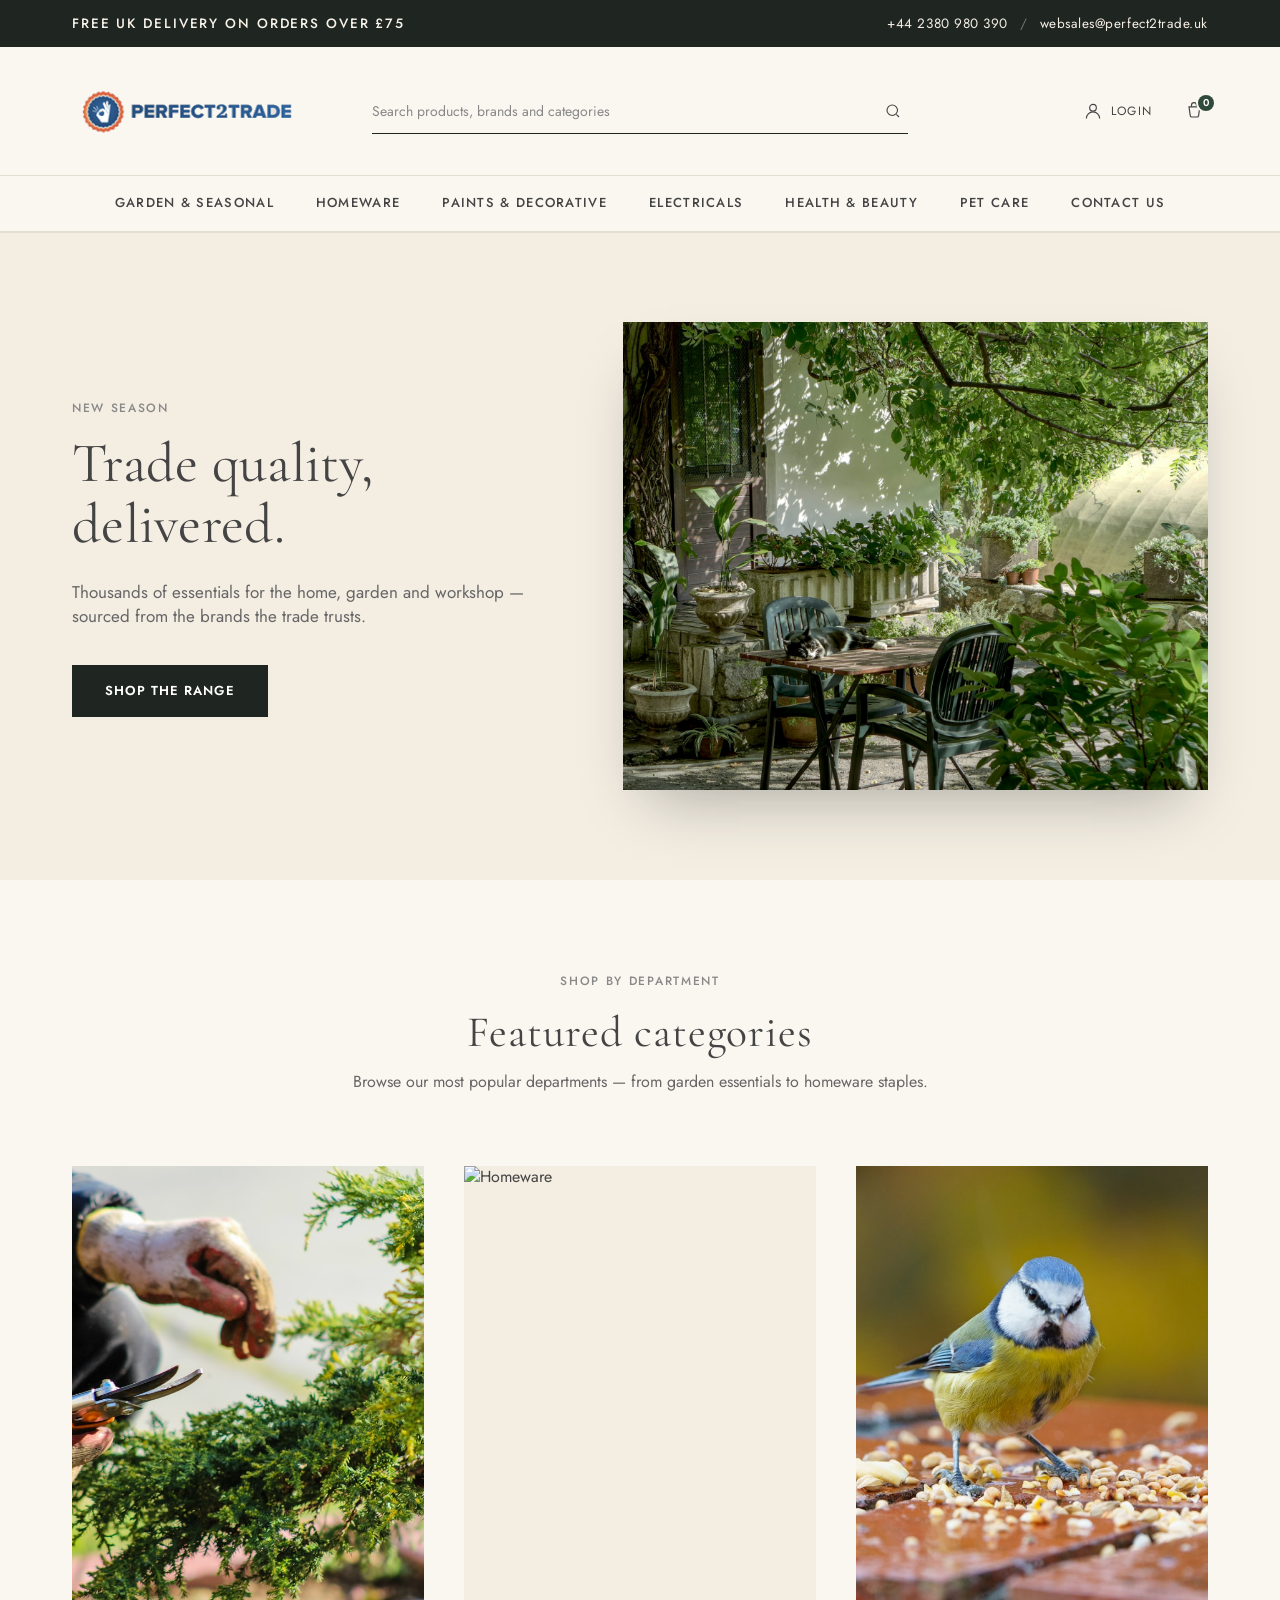
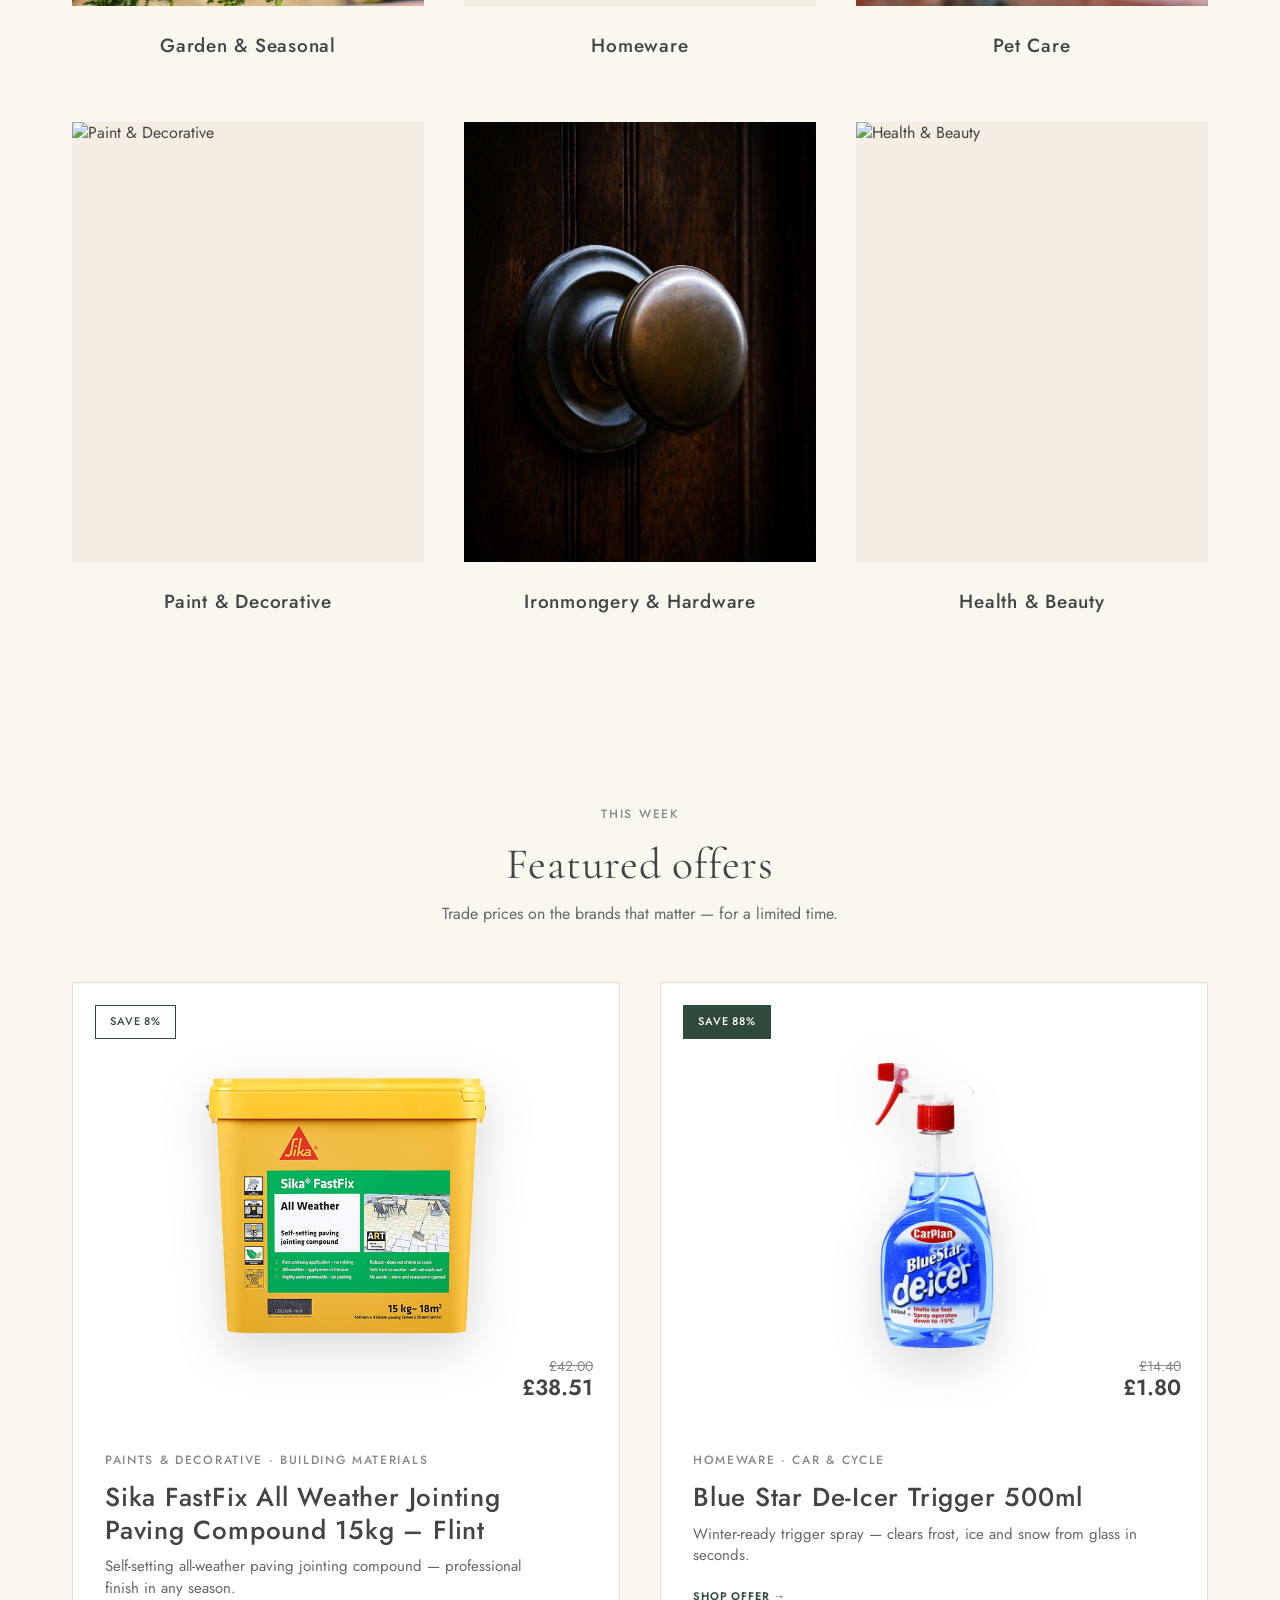
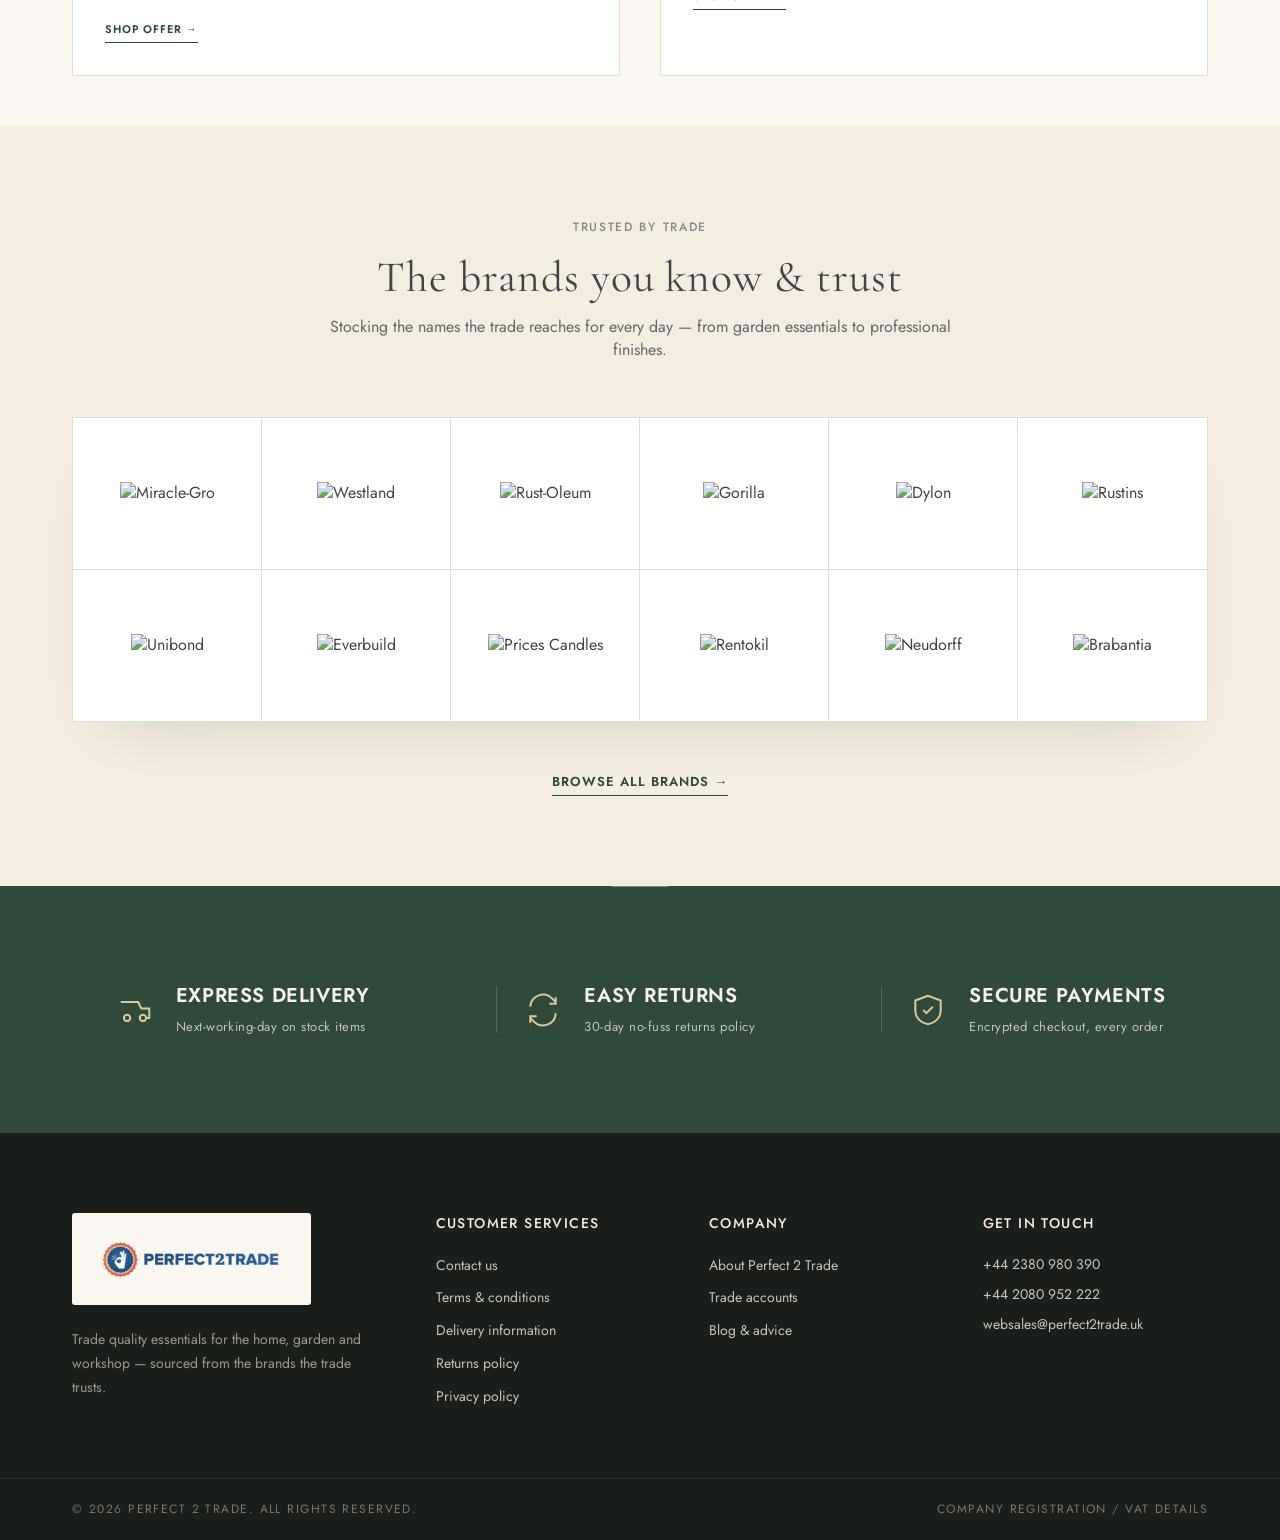
==== homepage-redesign/index.html @ 9d2cd4cf "Initial commit: Perfect 2 Trade redesign Static HTML/CSS redesign of perfect2trade.uk with Cox & Cox" ====
<!DOCTYPE html>
<html lang="en">
<head>
<meta charset="UTF-8" />
<meta name="viewport" content="width=device-width, initial-scale=1.0" />
<title>Perfect 2 Trade — Trade Quality Supplies Online</title>
<link rel="preconnect" href="https://fonts.googleapis.com">
<link rel="preconnect" href="https://fonts.gstatic.com" crossorigin>
<link href="https://fonts.googleapis.com/css2?family=Cormorant+Garamond:wght@400;500;600&family=Jost:wght@300;400;500;600&display=swap" rel="stylesheet">
<link rel="stylesheet" href="styles.css?v=2026051455" />
</head>
<body>

<!-- Utility bar -->
<div class="utility-bar">
  <div class="container utility-bar__inner">
    <span class="utility-bar__msg">Free UK delivery on orders over &pound;75</span>
    <div class="utility-bar__contact">
      <a href="tel:+442380980390">+44 2380 980 390</a>
      <span class="sep">/</span>
      <a href="mailto:websales@perfect2trade.uk">websales@perfect2trade.uk</a>
    </div>
  </div>
</div>

<!-- Header -->
<header class="header">
  <div class="container header__inner">
    <button class="nav-toggle" type="button" aria-label="Open menu" aria-expanded="false" aria-controls="primary-nav">
      <span class="nav-toggle__bar"></span>
      <span class="nav-toggle__bar"></span>
      <span class="nav-toggle__bar"></span>
    </button>
    <button class="header__search-toggle" type="button" aria-label="Open search" aria-controls="search-overlay">
      <svg width="20" height="20" viewBox="0 0 24 24" fill="none" stroke="currentColor" stroke-width="1.5"><circle cx="11" cy="11" r="7"/><path d="m20 20-3.5-3.5"/></svg>
    </button>

    <a href="index.html" class="logo">
      <img src="assets/p2logo.png" alt="Perfect 2 Trade" class="logo__img" />
    </a>

    <form class="search" role="search">
      <input type="search" placeholder="Search products, brands and categories" aria-label="Search" />
      <button type="submit" aria-label="Search">
        <svg width="18" height="18" viewBox="0 0 24 24" fill="none" stroke="currentColor" stroke-width="1.5"><circle cx="11" cy="11" r="7"/><path d="m20 20-3.5-3.5"/></svg>
      </button>
    </form>

    <nav class="header__actions" aria-label="User">
      <a href="account-login.html" class="icon-link">
        <svg width="20" height="20" viewBox="0 0 24 24" fill="none" stroke="currentColor" stroke-width="1.4"><circle cx="12" cy="8" r="4"/><path d="M4 21c0-4.4 3.6-8 8-8s8 3.6 8 8"/></svg>
        <span>Login</span>
      </a>
      <div class="cart-dock">
        <a href="#" class="icon-link icon-link--cart" data-cart-toggle aria-haspopup="true" aria-expanded="false">
          <svg width="20" height="20" viewBox="0 0 24 24" fill="none" stroke="currentColor" stroke-width="1.4"><path d="M6 7h13l-1.5 10.5a2 2 0 0 1-2 1.7H9.5a2 2 0 0 1-2-1.7L6 7Z"/><path d="M9 7V5a3 3 0 0 1 6 0v2"/></svg>
          <em class="badge">0</em>
        </a>
        <div class="cart-dropdown" role="dialog" aria-label="Shopping cart">
          <button class="cart-close" type="button" aria-label="Close cart">
            <svg width="22" height="22" viewBox="0 0 24 24" fill="none" stroke="currentColor" stroke-width="1.6" stroke-linecap="round"><path d="M6 6 L18 18"/><path d="M18 6 L6 18"/></svg>
          </button>
          <div class="cart-dropdown__head">
            <h5>Shopping cart</h5>
            <span class="cart-dropdown__count">0 items</span>
          </div>
          <div class="cart-empty">
            <svg width="36" height="36" viewBox="0 0 24 24" fill="none" stroke="currentColor" stroke-width="1.3"><path d="M6 7h13l-1.5 10.5a2 2 0 0 1-2 1.7H9.5a2 2 0 0 1-2-1.7L6 7Z"/><path d="M9 7V5a3 3 0 0 1 6 0v2"/></svg>
            <p>Your cart is currently empty.</p>
            <a href="index.html" class="btn btn--ghost btn--small">Return to shop</a>
          </div>
        </div>
      </div>
    </nav>
  </div>

  <!-- Primary nav -->
  <nav id="primary-nav" class="primary-nav" aria-label="Primary">
    <button class="nav-close" type="button" aria-label="Close menu">
      <svg width="22" height="22" viewBox="0 0 24 24" fill="none" stroke="currentColor" stroke-width="1.6" stroke-linecap="round"><path d="M6 6 L18 18"/><path d="M18 6 L6 18"/></svg>
    </button>
    <div class="container primary-nav__inner">
      <ul>

        <li class="has-mega">
          <a href="category-garden-seasonal.html">Garden &amp; Seasonal</a>
          <div class="mega" role="menu">
            <div class="container mega__inner">
              <div class="mega__cols">
                <div class="mega__col">
                  <h5>Garden Chemicals &amp; Growing Media</h5>
                  <ul>
                    <li><a href="category-garden-chemicals.html">Plant food &amp; fertiliser</a></li>
                    <li><a href="category-garden-chemicals.html">Compost &amp; soil</a></li>
                    <li><a href="category-garden-chemicals.html">Weed &amp; pest control</a></li>
                    <li><a href="category-garden-chemicals.html">Lawn care</a></li>
                    <li><a href="category-garden-chemicals.html">Seeds &amp; bulbs</a></li>
                  </ul>
                </div>
                <div class="mega__col">
                  <h5>Garden Sundries</h5>
                  <ul>
                    <li><a href="category-garden-chemicals.html">Hand tools</a></li>
                    <li><a href="category-garden-chemicals.html">Planters &amp; pots</a></li>
                    <li><a href="category-garden-chemicals.html">Watering &amp; hoses</a></li>
                    <li><a href="category-garden-chemicals.html">Twine &amp; supports</a></li>
                    <li><a href="category-garden-chemicals.html">Outdoor lighting</a></li>
                  </ul>
                </div>
                <div class="mega__col">
                  <h5>Seasonal</h5>
                  <ul>
                    <li><a href="category-garden-chemicals.html">Winter essentials</a></li>
                    <li><a href="category-garden-chemicals.html">De-icing &amp; salt</a></li>
                    <li><a href="category-garden-chemicals.html">BBQ &amp; outdoor cooking</a></li>
                    <li><a href="category-garden-chemicals.html">Christmas decor</a></li>
                    <li><a href="category-garden-chemicals.html">Spring planting</a></li>
                  </ul>
                  <a href="category-garden-seasonal.html" class="mega__shop-all">Shop all Garden &rarr;</a>
                </div>
              </div>
              <a href="category-garden-seasonal.html" class="mega__promo">
                <img src="assets/category-garden.jpg" alt="" loading="lazy" />
                <div class="mega__promo-body">
                  <span class="eyebrow">Featured</span>
                  <h6>Spring planting essentials</h6>
                  <span class="link-arrow">Shop now &rarr;</span>
                </div>
              </a>
            </div>
          </div>
        </li>

        <li class="has-mega">
          <a href="category-garden-seasonal.html">Homeware</a>
          <div class="mega" role="menu">
            <div class="container mega__inner">
              <div class="mega__cols">
                <div class="mega__col">
                  <h5>Kitchen &amp; Cleaning</h5>
                  <ul>
                    <li><a href="category-garden-chemicals.html">Kitchenware</a></li>
                    <li><a href="category-garden-chemicals.html">Cleaning materials</a></li>
                    <li><a href="category-garden-chemicals.html">Domestic chemicals</a></li>
                    <li><a href="category-garden-chemicals.html">Laundry &amp; fabric care</a></li>
                    <li><a href="category-garden-chemicals.html">Bins &amp; storage</a></li>
                  </ul>
                </div>
                <div class="mega__col">
                  <h5>Lighting &amp; Batteries</h5>
                  <ul>
                    <li><a href="category-garden-chemicals.html">Light bulbs</a></li>
                    <li><a href="category-garden-chemicals.html">Lamps &amp; fittings</a></li>
                    <li><a href="category-garden-chemicals.html">Household batteries</a></li>
                    <li><a href="category-garden-chemicals.html">Torches</a></li>
                    <li><a href="category-garden-chemicals.html">Plugs &amp; adapters</a></li>
                  </ul>
                </div>
                <div class="mega__col">
                  <h5>Living &amp; Decor</h5>
                  <ul>
                    <li><a href="category-garden-chemicals.html">Candles &amp; fragrance</a></li>
                    <li><a href="category-garden-chemicals.html">Car &amp; cycle accessories</a></li>
                    <li><a href="category-garden-chemicals.html">Appliances</a></li>
                    <li><a href="category-garden-chemicals.html">Electrical accessories</a></li>
                  </ul>
                  <a href="category-garden-seasonal.html" class="mega__shop-all">Shop all Homeware &rarr;</a>
                </div>
              </div>
              <a href="category-garden-seasonal.html" class="mega__promo">
                <img src="https://perfect2trade.uk/wp-content/uploads/2022/01/homeImages/HOMEWARE-scaled.webp" alt="" loading="lazy" />
                <div class="mega__promo-body">
                  <span class="eyebrow">Brand spotlight</span>
                  <h6>Brabantia storage</h6>
                  <span class="link-arrow">Discover &rarr;</span>
                </div>
              </a>
            </div>
          </div>
        </li>

        <li class="has-mega">
          <a href="category-garden-seasonal.html">Paints &amp; Decorative</a>
          <div class="mega" role="menu">
            <div class="container mega__inner">
              <div class="mega__cols">
                <div class="mega__col">
                  <h5>Paints</h5>
                  <ul>
                    <li><a href="category-garden-chemicals.html">Interior paints</a></li>
                    <li><a href="category-garden-chemicals.html">Exterior paints</a></li>
                    <li><a href="category-garden-chemicals.html">Speciality paints</a></li>
                    <li><a href="category-garden-chemicals.html">Woodcare &amp; stains</a></li>
                    <li><a href="category-garden-chemicals.html">Spray paints</a></li>
                  </ul>
                </div>
                <div class="mega__col">
                  <h5>Tools &amp; Preparation</h5>
                  <ul>
                    <li><a href="category-garden-chemicals.html">Decorating tools</a></li>
                    <li><a href="category-garden-chemicals.html">DIY tools</a></li>
                    <li><a href="category-garden-chemicals.html">Brushes &amp; rollers</a></li>
                    <li><a href="category-garden-chemicals.html">Fillers &amp; sandpaper</a></li>
                    <li><a href="category-garden-chemicals.html">Masking &amp; sheeting</a></li>
                  </ul>
                </div>
                <div class="mega__col">
                  <h5>Adhesives &amp; Building</h5>
                  <ul>
                    <li><a href="category-garden-chemicals.html">Adhesives &amp; sealants</a></li>
                    <li><a href="category-garden-chemicals.html">Building materials</a></li>
                    <li><a href="category-garden-chemicals.html">Tapes</a></li>
                    <li><a href="category-garden-chemicals.html">Cement &amp; mortar</a></li>
                  </ul>
                  <a href="category-garden-seasonal.html" class="mega__shop-all">Shop all Paints &rarr;</a>
                </div>
              </div>
              <a href="category-garden-seasonal.html" class="mega__promo">
                <img src="https://perfect2trade.uk/wp-content/uploads/2022/01/homeImages/PAINT-DECORATIVE-1536x1488-2.webp" alt="" loading="lazy" />
                <div class="mega__promo-body">
                  <span class="eyebrow">Trade favourite</span>
                  <h6>Rust-Oleum collection</h6>
                  <span class="link-arrow">Shop now &rarr;</span>
                </div>
              </a>
            </div>
          </div>
        </li>

        <li class="has-mega">
          <a href="category-garden-seasonal.html">Electricals</a>
          <div class="mega" role="menu">
            <div class="container mega__inner">
              <div class="mega__cols">
                <div class="mega__col">
                  <h5>Lighting &amp; Batteries</h5>
                  <ul>
                    <li><a href="category-garden-chemicals.html">LED bulbs</a></li>
                    <li><a href="category-garden-chemicals.html">Halogen &amp; fluorescent</a></li>
                    <li><a href="category-garden-chemicals.html">Torches &amp; lanterns</a></li>
                    <li><a href="category-garden-chemicals.html">Household batteries</a></li>
                    <li><a href="category-garden-chemicals.html">Rechargeables</a></li>
                  </ul>
                </div>
                <div class="mega__col">
                  <h5>Appliances</h5>
                  <ul>
                    <li><a href="category-garden-chemicals.html">Small kitchen appliances</a></li>
                    <li><a href="category-garden-chemicals.html">Cleaning appliances</a></li>
                    <li><a href="category-garden-chemicals.html">Personal care</a></li>
                    <li><a href="category-garden-chemicals.html">Heaters &amp; fans</a></li>
                  </ul>
                </div>
                <div class="mega__col">
                  <h5>Accessories</h5>
                  <ul>
                    <li><a href="category-garden-chemicals.html">Plugs, sockets &amp; fuses</a></li>
                    <li><a href="category-garden-chemicals.html">Extension leads</a></li>
                    <li><a href="category-garden-chemicals.html">Cable &amp; wiring</a></li>
                    <li><a href="category-garden-chemicals.html">Smart home</a></li>
                  </ul>
                  <a href="category-garden-seasonal.html" class="mega__shop-all">Shop all Electricals &rarr;</a>
                </div>
              </div>
              <a href="category-garden-seasonal.html" class="mega__promo">
                <img src="https://perfect2trade.uk/wp-content/uploads/2022/01/homeImages/HOMEWARE-scaled.webp" alt="" loading="lazy" />
                <div class="mega__promo-body">
                  <span class="eyebrow">New in</span>
                  <h6>LED lighting range</h6>
                  <span class="link-arrow">See more &rarr;</span>
                </div>
              </a>
            </div>
          </div>
        </li>

        <li class="has-mega">
          <a href="category-garden-seasonal.html">Health &amp; Beauty</a>
          <div class="mega" role="menu">
            <div class="container mega__inner">
              <div class="mega__cols">
                <div class="mega__col">
                  <h5>Personal Care</h5>
                  <ul>
                    <li><a href="category-garden-chemicals.html">Men&rsquo;s care</a></li>
                    <li><a href="category-garden-chemicals.html">Women&rsquo;s care</a></li>
                    <li><a href="category-garden-chemicals.html">Baby care</a></li>
                    <li><a href="category-garden-chemicals.html">Oral care</a></li>
                    <li><a href="category-garden-chemicals.html">Bath &amp; shower</a></li>
                  </ul>
                </div>
                <div class="mega__col">
                  <h5>Fragrance</h5>
                  <ul>
                    <li><a href="category-garden-chemicals.html">Perfumes</a></li>
                    <li><a href="category-garden-chemicals.html">Fragrance oils</a></li>
                    <li><a href="category-garden-chemicals.html">Aftershave</a></li>
                    <li><a href="category-garden-chemicals.html">Body sprays</a></li>
                  </ul>
                </div>
                <div class="mega__col">
                  <h5>Wellbeing</h5>
                  <ul>
                    <li><a href="category-garden-chemicals.html">Health care</a></li>
                    <li><a href="category-garden-chemicals.html">First aid</a></li>
                    <li><a href="category-garden-chemicals.html">Vitamins &amp; supplements</a></li>
                  </ul>
                  <a href="category-garden-seasonal.html" class="mega__shop-all">Shop all Health &amp; Beauty &rarr;</a>
                </div>
              </div>
              <a href="category-garden-seasonal.html" class="mega__promo">
                <img src="https://perfect2trade.uk/wp-content/uploads/2022/01/homeImages/HEALTH-BEAUTY-scaled.webp" alt="" loading="lazy" />
                <div class="mega__promo-body">
                  <span class="eyebrow">Featured</span>
                  <h6>Astonish &amp; favourites</h6>
                  <span class="link-arrow">Shop edit &rarr;</span>
                </div>
              </a>
            </div>
          </div>
        </li>

        <li class="has-mega">
          <a href="category-garden-seasonal.html">Pet Care</a>
          <div class="mega" role="menu">
            <div class="container mega__inner">
              <div class="mega__cols">
                <div class="mega__col">
                  <h5>Dog</h5>
                  <ul>
                    <li><a href="category-garden-chemicals.html">Dog food &amp; treats</a></li>
                    <li><a href="category-garden-chemicals.html">Toys</a></li>
                    <li><a href="category-garden-chemicals.html">Beds &amp; bedding</a></li>
                    <li><a href="category-garden-chemicals.html">Grooming</a></li>
                    <li><a href="category-garden-chemicals.html">Leads &amp; collars</a></li>
                  </ul>
                </div>
                <div class="mega__col">
                  <h5>Cat</h5>
                  <ul>
                    <li><a href="category-garden-chemicals.html">Cat food &amp; treats</a></li>
                    <li><a href="category-garden-chemicals.html">Litter &amp; trays</a></li>
                    <li><a href="category-garden-chemicals.html">Toys &amp; scratchers</a></li>
                    <li><a href="category-garden-chemicals.html">Beds &amp; carriers</a></li>
                  </ul>
                </div>
                <div class="mega__col">
                  <h5>Other Pets</h5>
                  <ul>
                    <li><a href="category-garden-chemicals.html">Small animals</a></li>
                    <li><a href="category-garden-chemicals.html">Birds &amp; wild birds</a></li>
                    <li><a href="category-garden-chemicals.html">Fish &amp; aquarium</a></li>
                    <li><a href="category-garden-chemicals.html">Pest &amp; flea control</a></li>
                  </ul>
                  <a href="category-garden-seasonal.html" class="mega__shop-all">Shop all Pet Care &rarr;</a>
                </div>
              </div>
              <a href="category-garden-seasonal.html" class="mega__promo">
                <img src="assets/category-pet.jpg" alt="" loading="lazy" />
                <div class="mega__promo-body">
                  <span class="eyebrow">Tail-waggers</span>
                  <h6>Premium dog food</h6>
                  <span class="link-arrow">Shop dog &rarr;</span>
                </div>
              </a>
            </div>
          </div>
        </li>

        <li><a href="#">Contact us</a></li>
      </ul>
    </div>
  </nav>
</header>

<!-- Hero -->
<section class="hero">
  <div class="hero__slide">
    <div class="container hero__grid">
      <div class="hero__copy">
        <span class="eyebrow">New Season</span>
        <h1>Trade quality, <em>delivered.</em></h1>
        <p>Thousands of essentials for the home, garden and workshop &mdash; sourced from the brands the trade trusts.</p>
        <a href="category-garden-seasonal.html" class="btn btn--primary">Shop the range</a>
      </div>
      <div class="hero__visual" aria-hidden="true">
        <img src="assets/hero-garden.jpg" alt="" class="hero__image" />
      </div>
    </div>
  </div>
</section>

<!-- Category section -->
<section class="categories">
  <div class="container">
    <header class="section-head">
      <span class="eyebrow">Shop by department</span>
      <h2>Featured categories</h2>
      <p>Browse our most popular departments &mdash; from garden essentials to homeware staples.</p>
    </header>

    <div class="category-grid">
      <a href="category-garden-seasonal.html" class="category-card">
        <div class="category-card__image">
          <img src="assets/category-garden.jpg" alt="Garden & Seasonal" loading="lazy" />
        </div>
        <div class="category-card__body">
          <span class="category-card__label">Garden &amp; Seasonal</span>
        </div>
      </a>

      <a href="category-garden-seasonal.html" class="category-card">
        <div class="category-card__image">
          <img src="https://perfect2trade.uk/wp-content/uploads/2022/01/homeImages/HOMEWARE-scaled.webp" alt="Homeware" loading="lazy" />
        </div>
        <div class="category-card__body">
          <span class="category-card__label">Homeware</span>
        </div>
      </a>

      <a href="category-garden-seasonal.html" class="category-card">
        <div class="category-card__image">
          <img src="assets/category-pet.jpg" alt="Pet Care" loading="lazy" />
        </div>
        <div class="category-card__body">
          <span class="category-card__label">Pet Care</span>
        </div>
      </a>

      <a href="category-garden-seasonal.html" class="category-card">
        <div class="category-card__image">
          <img src="https://perfect2trade.uk/wp-content/uploads/2022/01/homeImages/PAINT-DECORATIVE-1536x1488-2.webp" alt="Paint & Decorative" loading="lazy" />
        </div>
        <div class="category-card__body">
          <span class="category-card__label">Paint &amp; Decorative</span>
        </div>
      </a>

      <a href="category-garden-seasonal.html" class="category-card">
        <div class="category-card__image">
          <img src="assets/category-ironmongery.jpg" alt="Ironmongery & Hardware" loading="lazy" />
        </div>
        <div class="category-card__body">
          <span class="category-card__label">Ironmongery &amp; Hardware</span>
        </div>
      </a>

      <a href="category-garden-seasonal.html" class="category-card">
        <div class="category-card__image">
          <img src="https://perfect2trade.uk/wp-content/uploads/2022/01/homeImages/HEALTH-BEAUTY-scaled.webp" alt="Health & Beauty" loading="lazy" />
        </div>
        <div class="category-card__body">
          <span class="category-card__label">Health &amp; Beauty</span>
        </div>
      </a>
    </div>

  </div>
</section>

<!-- Offers -->
<section class="offers">
  <div class="container">
    <header class="section-head section-head--center">
      <span class="eyebrow">This week</span>
      <h2>Featured offers</h2>
      <p>Trade prices on the brands that matter &mdash; for a limited time.</p>
    </header>
    <div class="offer-grid">
      <a href="product-algon-cleaner.html" class="offer-card offer-card--dylon">
        <div class="offer-card__art">
          <span class="offer-card__badge">Save 8%</span>
          <img src="assets/offer-sika.png" alt="Sika FastFix All Weather Jointing Paving Compound" class="offer-card__product" loading="lazy" />
          <div class="offer-card__price">
            <span class="offer-card__was">&pound;42.00</span>
            <span class="offer-card__now">&pound;38.51</span>
          </div>
        </div>
        <div class="offer-card__body">
          <span class="eyebrow">Paints &amp; Decorative &middot; Building Materials</span>
          <h3>Sika FastFix All Weather Jointing Paving Compound 15kg &ndash; Flint</h3>
          <p>Self-setting all-weather paving jointing compound &mdash; professional finish in any season.</p>
          <span class="link-arrow">Shop offer &rarr;</span>
        </div>
      </a>

      <a href="product-algon-cleaner.html" class="offer-card offer-card--sika">
        <div class="offer-card__art">
          <span class="offer-card__badge offer-card__badge--alt">Save 88%</span>
          <img src="assets/offer-deicer.png" alt="Blue Star De-Icer Trigger Spray 500ml" class="offer-card__product" loading="lazy" />
          <div class="offer-card__price">
            <span class="offer-card__was">&pound;14.40</span>
            <span class="offer-card__now">&pound;1.80</span>
          </div>
        </div>
        <div class="offer-card__body">
          <span class="eyebrow">Homeware &middot; Car &amp; Cycle</span>
          <h3>Blue Star De-Icer Trigger 500ml</h3>
          <p>Winter-ready trigger spray &mdash; clears frost, ice and snow from glass in seconds.</p>
          <span class="link-arrow">Shop offer &rarr;</span>
        </div>
      </a>
    </div>
  </div>
</section>

<!-- Brands -->
<section class="brands">
  <div class="container">
    <header class="section-head section-head--center">
      <span class="eyebrow">Trusted by trade</span>
      <h2>The brands you know <em>&amp; trust</em></h2>
      <p>Stocking the names the trade reaches for every day &mdash; from garden essentials to professional finishes.</p>
    </header>
    <ul class="brand-row">
      <li><img src="https://perfect2trade.uk/wp-content/uploads/2022/01/homeImages/resized_resized_Miracle-Gro-800x800.webp" alt="Miracle-Gro" loading="lazy" /></li>
      <li><img src="https://perfect2trade.uk/wp-content/uploads/2022/01/homeImages/Westland.webp" alt="Westland" loading="lazy" /></li>
      <li><img src="https://perfect2trade.uk/wp-content/uploads/2022/01/homeImages/rustoleun.webp" alt="Rust-Oleum" loading="lazy" /></li>
      <li><img src="https://perfect2trade.uk/wp-content/uploads/2022/01/homeImages/Gorilla.webp" alt="Gorilla" loading="lazy" /></li>
      <li><img src="https://perfect2trade.uk/wp-content/uploads/2022/01/homeImages/Dylon.webp" alt="Dylon" loading="lazy" /></li>
      <li><img src="https://perfect2trade.uk/wp-content/uploads/2022/01/homeImages/Rustins-.webp" alt="Rustins" loading="lazy" /></li>
      <li><img src="https://perfect2trade.uk/wp-content/uploads/2022/01/homeImages/Unibond.webp" alt="Unibond" loading="lazy" /></li>
      <li><img src="https://perfect2trade.uk/wp-content/uploads/2022/01/homeImages/Everbuild.webp" alt="Everbuild" loading="lazy" /></li>
      <li><img src="https://perfect2trade.uk/wp-content/uploads/2022/01/homeImages/Prices-Candles-mb.webp" alt="Prices Candles" loading="lazy" /></li>
      <li><img src="https://perfect2trade.uk/wp-content/uploads/2022/01/homeImages/RENTOKIL-mb.webp" alt="Rentokil" loading="lazy" /></li>
      <li><img src="https://perfect2trade.uk/wp-content/uploads/2022/01/homeImages/Neudorff-mb.webp" alt="Neudorff" loading="lazy" /></li>
      <li><img src="https://perfect2trade.uk/wp-content/uploads/2022/01/homeImages/Brabantia-mb.webp" alt="Brabantia" loading="lazy" /></li>
    </ul>
    <div class="brands__cta">
      <a href="category-garden-seasonal.html" class="link-arrow">Browse all brands &rarr;</a>
    </div>
  </div>
</section>

<!-- Trust strip -->
<section class="trust">
  <div class="container trust__inner">
    <div class="trust__item">
      <svg width="26" height="26" viewBox="0 0 24 24" fill="none" stroke="currentColor" stroke-width="1.3"><path d="M3 7h11l2 4h5v6h-2"/><circle cx="7" cy="17" r="2"/><circle cx="17" cy="17" r="2"/></svg>
      <div>
        <strong>Express delivery</strong>
        <span>Next-working-day on stock items</span>
      </div>
    </div>
    <div class="trust__item">
      <svg width="26" height="26" viewBox="0 0 24 24" fill="none" stroke="currentColor" stroke-width="1.3"><path d="M4 10a8 8 0 0 1 14-5l2 2"/><path d="M20 4v4h-4"/><path d="M20 14a8 8 0 0 1-14 5l-2-2"/><path d="M4 20v-4h4"/></svg>
      <div>
        <strong>Easy returns</strong>
        <span>30-day no-fuss returns policy</span>
      </div>
    </div>
    <div class="trust__item">
      <svg width="26" height="26" viewBox="0 0 24 24" fill="none" stroke="currentColor" stroke-width="1.3"><path d="M12 3 4 6v6c0 5 3.5 8 8 9 4.5-1 8-4 8-9V6l-8-3Z"/><path d="m9 12 2 2 4-4"/></svg>
      <div>
        <strong>Secure payments</strong>
        <span>Encrypted checkout, every order</span>
      </div>
    </div>
  </div>
</section>

<!-- Footer -->
<footer class="footer">
  <div class="container footer__grid">
    <div class="footer__col footer__col--brand">
      <a href="index.html" class="footer-logo" aria-label="Perfect 2 Trade">
        <img src="assets/p2logo.png" alt="Perfect 2 Trade" class="footer-logo__img" />
      </a>
      <p>Trade quality essentials for the home, garden and workshop &mdash; sourced from the brands the trade trusts.</p>
    </div>
    <div class="footer__col">
      <h4>Customer services</h4>
      <ul>
        <li><a href="#">Contact us</a></li>
        <li><a href="#">Terms &amp; conditions</a></li>
        <li><a href="#">Delivery information</a></li>
        <li><a href="#">Returns policy</a></li>
        <li><a href="#">Privacy policy</a></li>
      </ul>
    </div>
    <div class="footer__col">
      <h4>Company</h4>
      <ul>
        <li><a href="#">About Perfect 2 Trade</a></li>
        <li><a href="#">Trade accounts</a></li>
        <li><a href="#">Blog &amp; advice</a></li>
      </ul>
    </div>
    <div class="footer__col">
      <h4>Get in touch</h4>
      <ul class="footer__contact">
        <li>+44 2380 980 390</li>
        <li>+44 2080 952 222</li>
        <li>websales@perfect2trade.uk</li>
      </ul>
    </div>
  </div>
  <div class="footer__base">
    <div class="container">
      <span>&copy; 2026 Perfect 2 Trade. All rights reserved.</span>
      <span>Company registration / VAT details</span>
    </div>
  </div>
</footer>

<!-- Mobile nav + cart backdrops -->
<div class="nav-backdrop" hidden></div>
<div class="cart-backdrop" hidden></div>

<!-- Mobile search overlay -->
<div class="search-overlay" id="search-overlay" hidden aria-hidden="true" role="dialog" aria-label="Search">
  <div class="search-overlay__bar">
    <button class="search-overlay__back" type="button" aria-label="Close search">
      <svg width="20" height="20" viewBox="0 0 24 24" fill="none" stroke="currentColor" stroke-width="1.6" stroke-linecap="round"><path d="M14 6l-6 6 6 6"/></svg>
    </button>
    <form class="search-overlay__form" role="search">
      <input type="search" class="search-overlay__input" placeholder="Search for products..." aria-label="Search products" autocomplete="off" />
      <button type="button" class="search-overlay__clear" aria-label="Clear" hidden>
        <svg width="14" height="14" viewBox="0 0 24 24" fill="none" stroke="currentColor" stroke-width="1.8" stroke-linecap="round"><path d="M6 6 L18 18"/><path d="M18 6 L6 18"/></svg>
      </button>
    </form>
  </div>

  <div class="search-overlay__body">
    <section class="search-overlay__group">
      <h3 class="search-overlay__heading">Popular searches</h3>
      <ul class="search-chips">
        <li><a href="category-garden-chemicals.html" class="search-chip">Patio cleaner</a></li>
        <li><a href="category-garden-chemicals.html" class="search-chip">De-icer</a></li>
        <li><a href="category-garden-chemicals.html" class="search-chip">Algon</a></li>
        <li><a href="category-garden-chemicals.html" class="search-chip">Aftercut</a></li>
        <li><a href="category-garden-chemicals.html" class="search-chip">Slug repellent</a></li>
        <li><a href="category-garden-chemicals.html" class="search-chip">Path &amp; patio</a></li>
        <li><a href="category-garden-chemicals.html" class="search-chip">Lawn feed</a></li>
      </ul>
    </section>

    <section class="search-overlay__group">
      <h3 class="search-overlay__heading">Browse categories</h3>
      <ul class="search-links">
        <li><a href="category-garden-seasonal.html">Garden &amp; Seasonal</a></li>
        <li><a href="category-garden-chemicals.html">Garden Chemicals &amp; Growing Media</a></li>
        <li><a href="category-garden-seasonal.html">Homeware</a></li>
        <li><a href="category-garden-seasonal.html">Paints &amp; Decorative</a></li>
        <li><a href="category-garden-seasonal.html">Pet Care</a></li>
        <li><a href="category-garden-seasonal.html">Health &amp; Beauty</a></li>
      </ul>
    </section>

    <section class="search-overlay__group">
      <h3 class="search-overlay__heading">Trending products</h3>
      <ul class="search-products">
        <li>
          <a href="product-algon-cleaner.html">
            <div class="search-product__img"><img src="https://perfect2trade.uk/wp-content/uploads/2025/04/Algon-Organic-Path-and-Patio-Cleaner-1.webp" alt="" loading="lazy" /></div>
            <div class="search-product__info">
              <span class="eyebrow">Algon</span>
              <span class="search-product__name">Algon Organic Path and Patio Cleaner 2.5L</span>
              <span class="search-product__price">&pound;5.77 <em>(inc VAT)</em></span>
            </div>
          </a>
        </li>
        <li>
          <a href="product-algon-cleaner.html">
            <div class="search-product__img"><img src="https://perfect2trade.uk/wp-content/uploads/2025/04/CarPlan-Blue-Star-Winter-De-Icer-Trigger-Spray-500ml.png" alt="" loading="lazy" /></div>
            <div class="search-product__info">
              <span class="eyebrow">CarPlan</span>
              <span class="search-product__name">CarPlan De Icer Trigger Spray 500ml</span>
              <span class="search-product__price">&pound;1.80 <em>(inc VAT)</em></span>
            </div>
          </a>
        </li>
        <li>
          <a href="product-algon-cleaner.html">
            <div class="search-product__img"><img src="https://perfect2trade.uk/wp-content/uploads/2025/04/20500137-600x600-1.jpg" alt="" loading="lazy" /></div>
            <div class="search-product__info">
              <span class="eyebrow">Westland</span>
              <span class="search-product__name">Aftercut Patch Fix Total Lawn Repair, 2.4 Kg</span>
              <span class="search-product__price">&pound;9.12 <em>(inc VAT)</em></span>
            </div>
          </a>
        </li>
        <li>
          <a href="product-algon-cleaner.html">
            <div class="search-product__img"><img src="https://perfect2trade.uk/wp-content/uploads/2025/04/703108-600x600-1.jpg" alt="" loading="lazy" /></div>
            <div class="search-product__info">
              <span class="eyebrow">Agralan</span>
              <span class="search-product__name">Agralan Copper Slug Tape</span>
              <span class="search-product__price">&pound;3.00 <em>(inc VAT)</em></span>
            </div>
          </a>
        </li>
      </ul>
    </section>
  </div>
</div>

<script>
  (function () {
    const searchToggle = document.querySelector('.header__search-toggle');
    const searchOverlay = document.getElementById('search-overlay');
    if (!searchToggle || !searchOverlay) return;
    const searchBack = searchOverlay.querySelector('.search-overlay__back');
    const overlayInput = searchOverlay.querySelector('.search-overlay__input');
    const overlayClear = searchOverlay.querySelector('.search-overlay__clear');
    function openSearch() {
      searchOverlay.hidden = false;
      searchOverlay.setAttribute('aria-hidden', 'false');
      document.body.classList.add('search-open');
      setTimeout(function () { if (overlayInput) overlayInput.focus(); }, 60);
    }
    function closeSearch() {
      searchOverlay.hidden = true;
      searchOverlay.setAttribute('aria-hidden', 'true');
      document.body.classList.remove('search-open');
      if (overlayInput) overlayInput.value = '';
      if (overlayClear) overlayClear.hidden = true;
    }
    searchToggle.addEventListener('click', openSearch);
    if (searchBack) searchBack.addEventListener('click', closeSearch);
    if (overlayInput && overlayClear) {
      overlayInput.addEventListener('input', function () { overlayClear.hidden = overlayInput.value.length === 0; });
      overlayClear.addEventListener('click', function () { overlayInput.value = ''; overlayClear.hidden = true; overlayInput.focus(); });
    }
    document.addEventListener('keydown', function (e) {
      if (e.key === 'Escape' && !searchOverlay.hidden) closeSearch();
    });
  })();
</script>

<script>
  (function () {
    const toggle = document.querySelector('.nav-toggle');
    const close = document.querySelector('.nav-close');
    const nav = document.getElementById('primary-nav');
    const backdrop = document.querySelector('.nav-backdrop');
    const body = document.body;
    if (!toggle || !nav) return;

    function setMenu(open) {
      toggle.setAttribute('aria-expanded', open ? 'true' : 'false');
      toggle.setAttribute('aria-label', open ? 'Close menu' : 'Open menu');
      body.classList.toggle('menu-open', open);
      backdrop.hidden = !open;
    }

    toggle.addEventListener('click', () => {
      setMenu(toggle.getAttribute('aria-expanded') !== 'true');
    });

    if (close) close.addEventListener('click', () => setMenu(false));
    backdrop.addEventListener('click', () => setMenu(false));

    const accordionMq = window.matchMedia('(max-width: 768px)');

    // On mobile, top-level mega items toggle their accordion instead of navigating.
    document.querySelectorAll('.has-mega > a').forEach((a) => {
      a.addEventListener('click', (e) => {
        if (!accordionMq.matches) return;
        e.preventDefault();
        e.stopPropagation();
        a.parentElement.classList.toggle('is-open');
      });
    });

    // Close the drawer when a real sub-link is tapped, but not when toggling
    // a top-level accordion header.
    nav.addEventListener('click', (e) => {
      const a = e.target.closest('a');
      if (!a) return;
      if (a.classList.contains('mega__shop-all')) return;
      if (accordionMq.matches && a.parentElement.classList.contains('has-mega')) return;
      setMenu(false);
    });

    // When resizing past mobile, collapse any open accordions
    accordionMq.addEventListener('change', (e) => {
      if (!e.matches) {
        document.querySelectorAll('.has-mega.is-open').forEach(li => li.classList.remove('is-open'));
      }
    });

    document.addEventListener('keydown', (e) => {
      if (e.key === 'Escape') setMenu(false);
    });

    // Close drawer if viewport grows past mobile breakpoint
    const mq = window.matchMedia('(min-width: 769px)');
    mq.addEventListener('change', (e) => { if (e.matches) setMenu(false); });
  })();

  // Cart dropdown — click toggles drawer; desktop hover is CSS-driven for ≥1025px
  (function () {
    const dock = document.querySelector('.cart-dock');
    const toggle = document.querySelector('[data-cart-toggle]');
    const closeBtn = document.querySelector('.cart-close');
    const backdrop = document.querySelector('.cart-backdrop');
    if (!dock || !toggle) return;
    const drawerMq = window.matchMedia('(max-width: 1024px)');

    function setCart(open) {
      dock.classList.toggle('is-open', open);
      toggle.setAttribute('aria-expanded', open ? 'true' : 'false');
      if (drawerMq.matches) {
        document.body.classList.toggle('cart-open', open);
        if (backdrop) backdrop.hidden = !open;
      }
    }

    toggle.addEventListener('click', (e) => {
      e.preventDefault();
      setCart(!dock.classList.contains('is-open'));
    });
    if (closeBtn) closeBtn.addEventListener('click', () => setCart(false));
    if (backdrop) backdrop.addEventListener('click', () => setCart(false));
    document.addEventListener('click', (e) => {
      if (!dock.contains(e.target) && (!backdrop || !backdrop.contains(e.target))) {
        if (dock.classList.contains('is-open')) setCart(false);
      }
    });
    document.addEventListener('keydown', (e) => {
      if (e.key === 'Escape' && dock.classList.contains('is-open')) setCart(false);
    });
    drawerMq.addEventListener('change', () => {
      if (dock.classList.contains('is-open')) setCart(false);
    });
  })();
</script>

</body>
</html>
---- homepage-redesign/styles.css ----
/* ============================================================
   Perfect 2 Trade — homepage redesign
   Typography & spacing inspired by coxandcox.co.uk
   ============================================================ */

:root {
  /* Palette — warm, refined neutrals */
  --ink:        #1f2622;     /* dark UI surfaces only — utility bar, button bg, hamburger bars */
  --ink-soft:   #666;        /* secondary body text — descriptions, paragraphs */
  --muted:      #888;        /* tertiary — labels, eyebrows, captions */
  --line:       #e3ddd2;     /* warm hairline */
  --paper:      #faf7f1;     /* off-white background */
  --paper-2:    #f3ede2;     /* warmer sand for sections */
  --accent:     #2f4a3a;     /* deep forest green */
  --accent-ink: #ffffff;
  --gold:       #a98a55;

  /* Typography */
  --serif: "Cormorant Garamond", "Times New Roman", serif;
  --sans:  "Jost", -apple-system, BlinkMacSystemFont, "Segoe UI", sans-serif;

  /* Rhythm */
  --container: 1200px;
  --section-y: clamp(56px, 7vw, 112px);
  --gutter: clamp(20px, 4vw, 32px);
  --radius: 2px;
}

* { box-sizing: border-box; }

html, body {
  margin: 0;
  background: var(--paper);
  color: #444;                 /* Cox & Cox body colour — medium charcoal */
  font-family: var(--sans);
  font-weight: 400;
  font-size: 16px;             /* Cox & Cox body size */
  line-height: 1.43;           /* Cox & Cox line-height — 22.86 / 16 */
  -webkit-font-smoothing: antialiased;
  overflow-x: hidden;
}

img, svg { display: block; max-width: 100%; height: auto; }
img { display: block; max-width: 100%; }
a { color: inherit; text-decoration: none; }

/* Container — centred with fluid horizontal padding */
.container {
  width: 100%;
  max-width: var(--container);
  margin-left: auto;
  margin-right: auto;
  padding-left: var(--gutter);
  padding-right: var(--gutter);
}

/* Typographic primitives — Cox & Cox dual-font system:
   - Display headings (H1, H2) use the serif (Baskerville role)
   - Utility headings (H3, H4, H5) and everything else use the sans (Gill Sans role)
   - Letter-spacing is mostly normal; only labels/eyebrows/buttons get tracking
*/
h1, h2, h3, h4, h5 {
  color: #444;
  margin: 0;
  letter-spacing: 0.005em;
}
h1 {
  font-family: var(--serif);
  font-weight: 400;
  font-size: clamp(34px, 4.6vw, 56px);
  line-height: 1.1;
}
h2 {
  font-family: var(--serif);
  font-weight: 400;
  font-size: clamp(28px, 3.4vw, 44px);
  line-height: 1.15;
  letter-spacing: 0.022em;
}
h3 {
  font-family: var(--sans);
  font-weight: 500;
  font-size: 18px;
  line-height: 1.35;
  letter-spacing: 0.03em;
}
h4 {
  font-family: var(--sans);
  font-weight: 500;
  font-size: 14px;
  letter-spacing: 0.1em;
  text-transform: uppercase;
}
h5 {
  font-family: var(--sans);
  font-weight: 500;
  font-size: 16px;
  letter-spacing: 0.02em;
}

h1 em, h2 em { font-style: normal; font-weight: inherit; color: inherit; }

.eyebrow {
  display: inline-block;
  font-family: var(--sans);
  font-size: 12px;
  font-weight: 500;
  letter-spacing: 0.14em;
  text-transform: uppercase;
  color: var(--muted);
  margin-bottom: 16px;
}

.section-head {
  text-align: left;
  max-width: 640px;
  margin: 0 0 56px;
}
.section-head p {
  margin: 14px 0 0;
  color: var(--ink-soft);
  font-size: 16px;
}
.section-head--center {
  text-align: center;
  margin-left: auto;
  margin-right: auto;
}

/* Buttons — Cox & Cox-style: UPPERCASE sans, weight 600, modest tracking */
.btn {
  display: inline-block;
  padding: 16px 32px;
  font-family: var(--sans);
  font-size: 13px;
  font-weight: 600;
  letter-spacing: 0.08em;
  text-transform: uppercase;
  border: 1px solid var(--ink);
  background: transparent;
  color: #444;
  cursor: pointer;
  transition: background .25s ease, color .25s ease, border-color .25s ease;
}
.btn--primary {
  background: var(--ink);
  color: #fff;
}
.btn--primary:hover { background: var(--accent); border-color: var(--accent); }

/* ============================================================
   Utility bar
   ============================================================ */
.utility-bar {
  background: var(--ink);
  color: #f3ede2;
  font-size: 13.5px;
  font-weight: 400;
  letter-spacing: 0.04em;
}
.utility-bar__inner {
  display: flex;
  justify-content: space-between;
  align-items: center;
  padding-top: 14px;
  padding-bottom: 14px;
  gap: 16px;
}
.utility-bar__msg {
  text-transform: uppercase;
  letter-spacing: 0.14em;
  font-weight: 500;
  color: #f8f3e9;
}
.utility-bar__contact {
  display: inline-flex;
  align-items: center;
  gap: 12px;
}
.utility-bar__contact a { color: #f3ede2; }
.utility-bar__contact a:hover { color: #fff; text-decoration: underline; text-underline-offset: 4px; }
.utility-bar__contact .sep { color: rgba(243,237,226,.4); }

/* ============================================================
   Header
   ============================================================ */
.header { background: var(--paper); border-bottom: 1px solid var(--line); }
.header__inner {
  display: grid;
  grid-template-columns: 1fr 2fr 1fr;
  align-items: center;
  gap: 32px;
  padding-top: 26px;
  padding-bottom: 26px;
}

.logo {
  display: inline-flex;
  align-items: center;
  gap: 10px;
  color: #444;
}
.logo__img {
  height: 76px;
  width: auto;
  display: block;
}
.logo__img--footer {
  height: 92px;
}

/* Footer logo: full logo image superimposed on a cream plate */
.footer-logo {
  display: inline-block;
  text-decoration: none;
}
.footer-logo__img {
  height: 64px;
  width: auto;
  display: block;
  background: var(--paper);
  padding: 14px 22px;
  box-sizing: content-box;
  border-radius: 3px;
}

/* Search */
.search {
  position: relative;
  display: flex;
  align-items: center;
  border-bottom: 1px solid var(--ink);
}
.header__search-toggle { display: none; }
.search input {
  flex: 1;
  border: 0;
  background: transparent;
  padding: 12px 0;
  font-family: var(--sans);
  font-size: 14px;
  color: #444;
  outline: none;
}
.search input::placeholder { color: var(--muted); font-weight: 400; }
.search button {
  background: transparent;
  border: 0;
  color: #444;
  cursor: pointer;
  padding: 6px;
}

/* Header actions */
.header__actions {
  display: flex;
  justify-content: flex-end;
  align-items: center;
  gap: 28px;
}

/* Hamburger — desktop hidden, mobile shown */
.nav-toggle {
  display: none;
  width: 42px;
  height: 42px;
  padding: 9px 8px;
  background: transparent;
  border: 0;
  border-radius: 2px;
  cursor: pointer;
  flex-direction: column;
  justify-content: space-between;
  align-items: stretch;
  color: #444;
}

/* Close X inside drawer — desktop hidden, mobile shown */
.nav-close {
  display: none;
  position: absolute;
  top: 16px;
  right: 16px;
  width: 40px;
  height: 40px;
  background: transparent;
  border: 0;
  cursor: pointer;
  color: #444;
  align-items: center;
  justify-content: center;
  z-index: 2;
}
.nav-toggle__bar {
  display: block;
  width: 100%;
  height: 2px;
  background: var(--ink);
  border-radius: 2px;
  transition: transform .25s ease, opacity .2s ease;
  transform-origin: center;
}
.nav-toggle[aria-expanded="true"] .nav-toggle__bar:nth-child(1) {
  transform: translateY(10px) rotate(45deg);
}
.nav-toggle[aria-expanded="true"] .nav-toggle__bar:nth-child(2) {
  opacity: 0;
}
.nav-toggle[aria-expanded="true"] .nav-toggle__bar:nth-child(3) {
  transform: translateY(-10px) rotate(-45deg);
}

/* Backdrop behind the mobile drawer */
.nav-backdrop {
  position: fixed;
  inset: 0;
  background: rgba(15, 25, 22, .55);
  z-index: 90;
  opacity: 0;
  animation: nav-fade-in .25s ease forwards;
}
@keyframes nav-fade-in { to { opacity: 1; } }
body.menu-open { overflow: hidden; }
.icon-link {
  display: inline-flex;
  align-items: center;
  gap: 8px;
  font-size: 12px;
  letter-spacing: 0.10em;
  text-transform: uppercase;
  color: #444;
  position: relative;
}
.icon-link:hover { color: var(--accent); }
.icon-link .badge {
  font-style: normal;
  background: var(--accent);
  color: #fff;
  font-size: 10px;
  border-radius: 999px;
  padding: 1px 6px;
  margin-left: 2px;
  letter-spacing: 0;
}

/* Cart icon — pin badge as an overlay on the basket's top-right corner */
.icon-link--cart {
  position: relative;
  overflow: visible;
  padding: 4px;
}
.icon-link--cart svg { display: block; }
.icon-link--cart .badge {
  position: absolute;
  top: -2px;
  right: -6px;
  min-width: 16px;
  height: 16px;
  padding: 0 4px;
  margin: 0;
  font-size: 10px;
  font-weight: 600;
  line-height: 16px;
  text-align: center;
  border-radius: 999px;
  box-shadow: 0 0 0 2px var(--paper);
}

/* Primary nav */
.primary-nav {
  border-top: 1px solid var(--line);
  border-bottom: 1px solid var(--line);
  background: var(--paper);
  position: relative;
}
.primary-nav__inner ul {
  list-style: none;
  margin: 0;
  padding: 0;
  display: flex;
  justify-content: center;
  gap: 42px;
}
.primary-nav a {
  display: block;
  padding: 18px 0;
  font-size: 13px;
  font-weight: 500;
  letter-spacing: 0.1em;
  text-transform: uppercase;
  color: #444;
  position: relative;
  white-space: nowrap;
}
.primary-nav a:hover { color: var(--accent); }
.primary-nav a::after {
  content: "";
  position: absolute;
  left: 50%;
  right: 50%;
  bottom: 12px;
  height: 1px;
  background: var(--accent);
  transition: left .25s ease, right .25s ease;
}
.primary-nav a:hover::after { left: 0; right: 0; }
.primary-nav__sale { color: var(--gold) !important; }

/* ============================================================
   Mega menu
   ============================================================ */
.has-mega { position: static; }

.mega {
  position: absolute;
  left: 0;
  right: 0;
  top: 100%;
  background: var(--paper);
  border-top: 1px solid var(--line);
  border-bottom: 1px solid var(--line);
  box-shadow: 0 30px 50px -28px rgba(31,38,34,.18);
  padding: 52px 0 56px;
  opacity: 0;
  visibility: hidden;
  transform: translateY(-10px);
  transition: opacity .28s ease, transform .28s ease, visibility 0s linear .28s;
  z-index: 50;
}

.has-mega:hover > .mega,
.has-mega:focus-within > .mega {
  opacity: 1;
  visibility: visible;
  transform: translateY(0);
  transition: opacity .28s ease, transform .28s ease, visibility 0s;
}

/* Keep parent nav item highlighted while mega is open */
.has-mega:hover > a,
.has-mega:focus-within > a { color: var(--accent); }
.has-mega:hover > a::after,
.has-mega:focus-within > a::after { left: 0; right: 0; }

.mega__inner {
  display: grid;
  grid-template-columns: minmax(0, 3fr) minmax(220px, 1fr);
  gap: 56px;
  align-items: start;
}

.mega__cols {
  display: grid;
  grid-template-columns: repeat(3, minmax(0, 1fr));
  gap: 40px;
}

.mega__col h5 {
  font-family: var(--sans);
  font-weight: 600;
  font-size: 13px;
  color: #444;
  letter-spacing: 0.08em;
  text-transform: uppercase;
  margin: 0 0 14px;
  padding-bottom: 12px;
  border-bottom: 1px solid var(--line);
}

.mega__col ul {
  list-style: none;
  margin: 0;
  padding: 0;
  display: flex;
  flex-direction: column;
  gap: 2px;
}

/* Reset top-nav anchor styling for mega-menu links */
.mega a {
  display: inline-block;
  padding: 5px 0;
  font-family: var(--sans);
  font-size: 13.5px;
  font-weight: 400;
  letter-spacing: 0;
  text-transform: none;
  color: var(--ink-soft);
  position: relative;
  transition: color .2s ease, transform .25s ease;
}
.mega a::after { content: none; }
.mega a:hover {
  color: var(--accent);
  transform: translateX(4px);
}

.mega__shop-all {
  display: inline-block;
  margin-top: 20px;
  font-size: 11px !important;
  font-weight: 500 !important;
  letter-spacing: 0.12em !important;
  text-transform: uppercase !important;
  color: var(--accent) !important;
  padding: 0 0 4px !important;
  border-bottom: 1px solid var(--accent);
}
.mega__shop-all:hover {
  color: #444 !important;
  border-color: #444;
  transform: none !important;
}

.mega__promo {
  display: block;
  overflow: hidden;
  background: #fff;
  border: 1px solid var(--line);
  transition: transform .35s ease, box-shadow .35s ease;
  padding: 0 !important;
}

.mega__promo:hover {
  transform: translateY(-3px) !important;
  box-shadow: 0 24px 40px -20px rgba(31,38,34,.25);
}

.mega__promo img {
  width: 100%;
  aspect-ratio: 4 / 3;
  object-fit: cover;
  display: block;
  transition: transform .6s ease;
}
.mega__promo:hover img { transform: scale(1.05); }

.mega__promo-body {
  padding: 18px 22px 22px;
}
.mega__promo-body .eyebrow {
  margin-bottom: 8px;
  font-size: 10px;
}
.mega__promo-body h6 {
  font-family: var(--sans);
  font-weight: 600;
  font-size: 16px;
  margin: 0 0 10px;
  color: #444;
  letter-spacing: 0.03em;
  line-height: 1.3;
}
.mega__promo-body .link-arrow {
  font-size: 10px;
  letter-spacing: 0.12em;
  padding-bottom: 3px;
}

/* ============================================================
   Hero
   ============================================================ */
.hero {
  background: var(--paper-2);
  padding: var(--section-y) 0;
}
.hero__grid {
  display: grid;
  grid-template-columns: 5fr 6fr;
  gap: 64px;
  align-items: center;
}
.hero__copy h1 { margin-bottom: 24px; }
.hero__copy p {
  font-size: 17px;
  color: var(--ink-soft);
  max-width: 460px;
  margin: 0 0 36px;
}
.hero__visual { position: relative; }
.hero__image {
  width: 100%;
  aspect-ratio: 5/4;
  object-fit: cover;
  display: block;
  box-shadow: 0 30px 60px -25px rgba(31,38,34,.35);
}

/* ============================================================
   Offers
   ============================================================ */
.offers {
  padding: var(--section-y) 0 calc(var(--section-y) * 0.55);
  background: var(--paper);
}
.offers .section-head { margin-bottom: 56px; }

.offer-grid {
  display: grid;
  grid-template-columns: 1fr 1fr;
  gap: 40px;
}

.offer-card {
  display: flex;
  flex-direction: column;
  background: #fff;
  border: 1px solid var(--line);
  color: #444;
  transition: transform .35s ease, box-shadow .35s ease;
  overflow: hidden;
}
.offer-card:hover {
  transform: translateY(-5px);
  box-shadow: 0 40px 70px -40px rgba(31,38,34,.35);
}

/* Art panel: cream-toned background with single product centred */
.offer-card__art {
  position: relative;
  aspect-ratio: 5 / 4;
  display: flex;
  align-items: center;
  justify-content: center;
  padding: 40px 32px 32px;
  isolation: isolate;
  overflow: hidden;
}
.offer-card--dylon .offer-card__art,
.offer-card--sika .offer-card__art {
  background: #fff;
}

.offer-card__product {
  position: relative;
  z-index: 1;
  max-width: 100%;
  max-height: 100%;
  width: auto;
  height: auto;
  object-fit: contain;
  transition: transform .5s ease;
  filter: drop-shadow(0 14px 24px rgba(31,38,34,.18));
}
.offer-card:hover .offer-card__product { transform: scale(1.03); }

.offer-card__badge {
  position: absolute;
  top: 22px;
  left: 22px;
  background: #fff;
  color: var(--accent);
  font-size: 11px;
  font-weight: 500;
  letter-spacing: 0.08em;
  text-transform: uppercase;
  padding: 8px 14px;
  border: 1px solid var(--accent);
  z-index: 3;
}
.offer-card__badge--alt {
  background: var(--accent);
  color: #fff;
}

.offer-card__price {
  position: absolute;
  right: 26px;
  bottom: 22px;
  display: flex;
  flex-direction: column;
  align-items: flex-end;
  gap: 0;
  z-index: 3;
  color: #444;
}
.offer-card__was {
  font-family: var(--sans);
  font-weight: 400;
  font-size: 14px;
  text-decoration: line-through;
  color: #888;
  letter-spacing: normal;
}
.offer-card__now {
  font-family: var(--sans);
  font-weight: 600;
  font-size: clamp(18px, 2vw, 22px);
  line-height: 1;
  color: #444;
  letter-spacing: normal;
}

.offer-card__body {
  padding: 28px 32px 32px;
}
.offer-card__body .eyebrow { margin-bottom: 12px; }
.offer-card__body h3 {
  font-size: clamp(20px, 2.4vw, 26px);
  margin-bottom: 10px;
  line-height: 1.25;
}
.offer-card__body p {
  color: var(--ink-soft);
  font-size: 15px;
  margin: 0 0 18px;
  max-width: 50ch;
}
.offer-card .link-arrow { font-size: 11px; }


/* ============================================================
   Category section — extra breathing room
   ============================================================ */
.categories {
  padding: var(--section-y) 0;
  background: var(--paper);
}

.section-head { text-align: center; margin-left: auto; margin-right: auto; }
.categories .section-head { margin-bottom: 72px; }

.category-grid {
  display: grid;
  grid-template-columns: repeat(3, 1fr);
  /* generous gap, the key spacing tweak */
  gap: 56px 40px;
}

.category-card {
  display: flex;
  flex-direction: column;
  color: #444;
  transition: transform .35s ease;
}
.category-card:hover { transform: translateY(-4px); }

.category-card__image {
  position: relative;
  width: 100%;
  aspect-ratio: 4 / 5;
  background: var(--paper-2);
  overflow: hidden;
  isolation: isolate;
}
.category-card__image img {
  width: 100%;
  height: 100%;
  object-fit: cover;
  display: block;
  transition: transform .6s ease;
}
.category-card:hover .category-card__image img { transform: scale(1.04); }

.category-card__body {
  display: flex;
  flex-direction: column;
  align-items: center;
  text-align: center;
  /* breathing room between image and label */
  padding: 28px 8px 8px;
  gap: 10px;
}
.category-card__label {
  font-family: var(--sans);
  font-weight: 500;
  font-size: clamp(16px, 1.6vw, 19px);
  letter-spacing: 0.04em;
  line-height: 1.3;
  color: #444;
  transition: color .25s ease;
}

/* Sub-tile row */
.sub-categories {
  margin-top: 96px;
  padding-top: 64px;
  border-top: 1px solid var(--line);
  display: grid;
  grid-template-columns: repeat(4, 1fr);
  gap: 32px;
}
.sub-tile {
  display: flex;
  flex-direction: column;
  align-items: center;
  text-align: center;
  padding: 24px 16px;
  gap: 16px;
  color: #444;
  transition: color .25s ease;
}
.sub-tile__icon {
  width: 110px;
  height: 110px;
  border: 1px solid var(--line);
  border-radius: 50%;
  overflow: hidden;
  display: flex;
  align-items: center;
  justify-content: center;
  background: var(--paper-2);
  transition: border-color .25s ease, transform .35s ease;
}
.sub-tile__icon img {
  width: 100%;
  height: 100%;
  object-fit: cover;
  display: block;
}
.sub-tile span {
  font-size: 12px;
  letter-spacing: 0.12em;
  text-transform: uppercase;
}
.sub-tile:hover .sub-tile__icon { border-color: var(--accent); transform: translateY(-3px); }

/* ============================================================
   Brands
   ============================================================ */
.brands {
  padding: var(--section-y) 0;
  background: var(--paper-2);
}
.brand-row {
  list-style: none;
  margin: 0;
  padding: 0;
  display: grid;
  grid-template-columns: repeat(6, minmax(0, 1fr));
  gap: 0;
  background: #fff;
  border: 1px solid var(--line);
  box-shadow: 0 30px 60px -45px rgba(31,38,34,.25);
  width: 100%;
}
.brand-row li {
  display: flex;
  align-items: center;
  justify-content: center;
  padding: clamp(16px, 2.6vw, 32px) clamp(12px, 2vw, 24px);
  background: #fff;
  border-right: 1px solid var(--line);
  border-bottom: 1px solid var(--line);
  aspect-ratio: 5 / 4;
  overflow: hidden;             /* prevents brand-coloured logos overflowing the cell */
  transition: background .3s ease;
  position: relative;
  min-width: 0;
}
/* Hide right border on last column and bottom border on last row */
.brand-row li:nth-child(6n) { border-right: 0; }
.brand-row li:nth-last-child(-n+6) { border-bottom: 0; }
.brand-row li:hover { background: var(--paper); }

.brand-row img {
  max-width: 88%;
  max-height: clamp(60px, 8.5vw, 104px);
  width: auto;
  height: auto;
  object-fit: contain;
  mix-blend-mode: multiply;
  filter: saturate(.75);
  transition: filter .35s ease, transform .35s ease;
}
.brand-row li:hover img {
  filter: saturate(1);
  transform: scale(1.06);
}

.brands__cta {
  margin-top: 48px;
  text-align: center;
}
.link-arrow {
  display: inline-block;
  font-size: 13px;
  font-weight: 600;
  letter-spacing: 0.08em;
  text-transform: uppercase;
  color: var(--accent);
  padding-bottom: 4px;
  border-bottom: 1px solid var(--accent);
  transition: color .2s ease, border-color .2s ease;
}
.link-arrow:hover {
  color: #444;
  border-color: #444;
}

/* ============================================================
   Trust strip
   ============================================================ */
.trust {
  padding: 88px 0;
  background: var(--accent);
  color: #f3ede2;
  border: 0;
  position: relative;
}
.trust::before {
  content: "";
  position: absolute;
  top: 0; left: 50%;
  transform: translateX(-50%);
  width: 56px;
  height: 1px;
  background: rgba(243,237,226,.4);
}
.trust__inner {
  display: grid;
  grid-template-columns: repeat(3, 1fr);
  gap: 56px;
  align-items: center;
  justify-items: center; /* centre each item within its grid cell */
}
.trust__item {
  display: flex;
  align-items: center;
  justify-content: center; /* centre icon + text inside the item */
  gap: 22px;
  color: #f3ede2;
  padding: 8px 0;
  position: relative;
  min-width: 0;
  max-width: 320px;
}
.trust__item + .trust__item::before {
  content: "";
  position: absolute;
  left: -28px;
  top: 12px;
  bottom: 12px;
  width: 1px;
  background: rgba(243,237,226,.18);
}
.trust__item svg {
  color: #d8c89a;
  flex-shrink: 0;
  width: 38px;
  height: 38px;
}
.trust__item strong {
  display: block;
  font-family: var(--sans);
  font-weight: 600;
  font-size: clamp(16px, 1.6vw, 20px);
  letter-spacing: 0.03em;
  margin-bottom: 4px;
  color: #f8f3e9;
  text-transform: uppercase;
}
.trust__item span {
  font-size: 13px;
  letter-spacing: 0.04em;
  color: rgba(243,237,226,.75);
}

/* ============================================================
   Footer
   ============================================================ */
.footer {
  background: #1a1f1c;
  color: #c8c3b6;
  padding-top: 80px;
  margin-top: 0;
}
.footer__grid {
  display: grid;
  grid-template-columns: 1.4fr 1fr 1fr 1fr;
  gap: 48px;
  padding-bottom: 64px;
}
.footer__col h4 {
  color: #f3ede2;
  margin-bottom: 20px;
}
.footer__col ul {
  list-style: none;
  margin: 0;
  padding: 0;
  display: flex;
  flex-direction: column;
  gap: 10px;
}
.footer__col a { color: #c8c3b6; font-size: 14px; }
.footer__col a:hover { color: #fff; }
.footer__col--brand .logo__word { color: #f3ede2; }
.footer__col--brand p {
  margin-top: 16px;
  font-size: 14px;
  line-height: 1.7;
  color: #9b9789;
  max-width: 320px;
}
.footer__contact li { font-size: 14px; }

.footer__base {
  border-top: 1px solid #2a3029;
  padding: 22px 0;
  font-size: 12px;
  letter-spacing: 0.12em;
  text-transform: uppercase;
  color: #7a766b;
}
.footer__base .container {
  display: flex;
  justify-content: space-between;
  gap: 24px;
}

/* ============================================================
   Responsive — desktop default, three step-down breakpoints
   ============================================================ */

/* Large tablet / small laptop ------------------------------------------- */
@media (max-width: 1024px) {
  .header__inner { grid-template-columns: auto 1fr auto; gap: 24px; }
  .primary-nav__inner ul { gap: 24px; flex-wrap: wrap; justify-content: flex-start; }
  .mega { display: none; }

  /* Mobile/tablet hero: image first (full-bleed), text below */
  .hero { padding: 0 0 calc(var(--section-y) * .9); background: var(--paper); }
  .hero .container { padding-left: 0; padding-right: 0; }
  .hero__grid {
    display: flex;
    flex-direction: column;
    gap: 0;
  }
  .hero__visual { order: -1; width: 100%; }
  .hero__image {
    width: 100%;
    aspect-ratio: 4 / 5;
    object-fit: cover;
    box-shadow: none;
  }
  .hero__copy {
    padding: 36px var(--gutter) 40px;
    background: var(--paper-2);
  }
  .hero__copy h1 { margin-bottom: 16px; }
  .hero__copy p { margin-bottom: 24px; max-width: none; }
  .hero__copy .btn { margin-bottom: 0; }

  .offer-grid { grid-template-columns: 1fr 1fr; gap: 28px; }

  .category-grid { grid-template-columns: repeat(2, minmax(0, 1fr)); gap: 48px 28px; }
  .sub-categories { grid-template-columns: repeat(2, 1fr); }

  .brand-row { grid-template-columns: repeat(4, 1fr); }
  .brand-row li { border-right: 1px solid var(--line); border-bottom: 1px solid var(--line); }
  .brand-row li:nth-child(6n) { border-right: 1px solid var(--line); }
  .brand-row li:nth-last-child(-n+6) { border-bottom: 1px solid var(--line); }
  .brand-row li:nth-child(4n) { border-right: 0; }
  .brand-row li:nth-last-child(-n+4) { border-bottom: 0; }

  .footer__grid { grid-template-columns: 1fr 1fr; }

  .trust { padding: 56px 0; }
  .trust__inner { grid-template-columns: 1fr; gap: 28px; }
  .trust__item + .trust__item::before { display: none; }
}

/* Tablet ---------------------------------------------------------------- */
@media (max-width: 768px) {
  /* Cox & Cox-style single-row header: burger + search-icon | logo (centred) | icons */
  .header__inner {
    grid-template-columns: auto auto 1fr auto;
    grid-template-areas: "burger searchbtn logo actions";
    gap: 8px;
    padding-top: 14px;
    padding-bottom: 14px;
    align-items: center;
  }
  .nav-toggle { display: flex; grid-area: burger; justify-self: start; }
  .header__search-toggle {
    display: inline-flex;
    grid-area: searchbtn;
    justify-self: start;
    align-items: center;
    justify-content: center;
    background: transparent;
    border: 0;
    padding: 6px;
    width: 40px;
    height: 40px;
    color: #444;
    cursor: pointer;
    transition: color .2s ease;
  }
  .header__search-toggle:hover { color: var(--accent); }
  .logo { grid-area: logo; justify-self: center; min-width: 0; max-width: 100%; }
  .logo__img { height: clamp(64px, 19vw, 80px); max-width: 100%; width: auto; }
  .header__actions { grid-area: actions; gap: 14px; justify-self: end; }
  .header__actions .icon-link { padding: 4px; }
  .header__actions .icon-link span { display: none; }
  .search { display: none; }

  /* Badge already pinned via .icon-link--cart base rule — just tighten for mobile */
  .header__actions .icon-link--cart {
    padding: 4px;
  }

  /* Off-canvas drawer slides in from the LEFT */
  .primary-nav {
    position: fixed;
    top: 0;
    left: 0;
    bottom: 0;
    width: min(86vw, 340px);
    background: var(--paper);
    box-shadow: none;
    border: 0;
    z-index: 100;
    overflow-y: auto;
    overscroll-behavior: contain;
    padding: 72px 24px 28px;
    transform: translateX(-100%);
    transition: transform .32s cubic-bezier(.2, .8, .2, 1), box-shadow .32s ease;
    visibility: hidden;
  }
  body.menu-open .primary-nav {
    transform: translateX(0);
    visibility: visible;
    box-shadow: 30px 0 60px -30px rgba(0,0,0,.35);
  }
  .nav-close { display: flex; }
  .primary-nav__inner { padding: 0; }
  .primary-nav__inner ul {
    flex-direction: column;
    align-items: stretch;
    gap: 0;
  }
  .primary-nav__inner li { width: 100%; }
  .primary-nav a {
    display: block;
    width: 100%;
    padding: 18px 0;
    font-size: 13px;
    letter-spacing: 0.08em;
    border-bottom: 1px solid var(--line);
    text-align: left;
  }
  .primary-nav a::after { display: none; }
  .primary-nav__sale { color: var(--gold) !important; }

  /* Mega menu → accordion inside the drawer */
  .mega {
    display: block !important;
    position: static;
    background: transparent;
    border: 0;
    box-shadow: none;
    padding: 0;
    opacity: 1;
    visibility: visible;
    transform: none;
    transition: max-height .35s ease;
    max-height: 0;
    overflow: hidden;
    z-index: auto;
  }
  .has-mega.is-open > .mega { max-height: 1400px; }
  .mega__inner { display: block; max-width: none; padding: 0 0 8px; }
  .mega__cols { display: block; }
  .mega__col { margin: 0; padding: 0; }
  .mega__col h5 {
    font-family: var(--sans);
    font-size: 11px;
    font-weight: 500;
    letter-spacing: 0.08em;
    text-transform: uppercase;
    color: var(--muted);
    border: 0;
    padding: 14px 0 4px 14px;
    margin: 0;
  }
  .mega__col ul { gap: 0; }
  .mega .mega__col li { width: 100%; }
  .mega a {
    padding: 9px 0 9px 26px !important;
    font-size: 13.5px !important;
    color: #444 !important;
    border-bottom: 0 !important;
    text-transform: none !important;
    letter-spacing: 0 !important;
    transform: none !important;
    line-height: 1.4;
  }
  .mega__shop-all {
    margin: 8px 0 4px;
    padding: 8px 0 4px 14px !important;
    font-size: 11px !important;
    border: 0 !important;
    color: var(--accent) !important;
    text-decoration: underline;
    text-underline-offset: 4px;
  }
  .mega__promo { display: none; }

  /* Chevron indicator on the parent anchor — fixed box, pure rotation.
     The selector list also targets :hover / :focus-within / is-open to
     override the desktop animated-underline rule (which would otherwise
     stretch the chevron with left:0; right:0 once the link is focused). */
  .has-mega > a {
    position: relative;
    padding-right: 36px !important;
  }
  .has-mega > a::after,
  .has-mega:hover > a::after,
  .has-mega:focus-within > a::after,
  .has-mega.is-open > a::after {
    content: "›" !important;
    display: block !important;
    position: absolute !important;
    right: 6px !important;
    top: 50% !important;
    left: auto !important;
    bottom: auto !important;
    width: 24px !important;
    height: 24px !important;
    margin-top: -12px !important;
    line-height: 24px !important;
    text-align: center !important;
    font-size: 22px !important;
    font-family: var(--sans) !important;
    font-weight: 400 !important;
    color: #444 !important;
    background: transparent !important;
    border: 0 !important;
    transform-origin: 50% 50%;
    transition: transform .3s ease;
  }
  .has-mega > a::after,
  .has-mega:hover > a::after,
  .has-mega:focus-within > a::after { transform: rotate(0deg); }
  .has-mega.is-open > a::after { transform: rotate(90deg) !important; }

  .offers .section-head,
  .categories .section-head,
  .brands .section-head { margin-bottom: 40px; }

  .offer-grid { grid-template-columns: 1fr; gap: 24px; }
  .offer-card__body { padding: 22px 24px 26px; }
  .offer-card__art { padding: 28px 24px 24px; }
  .offer-card__badge { top: 16px; left: 16px; padding: 6px 12px; font-size: 10px; }
  .offer-card__price { right: 18px; bottom: 16px; }

  .category-grid { grid-template-columns: repeat(2, minmax(0, 1fr)); gap: 36px 20px; }
  .category-card__body { padding: 20px 6px 6px; gap: 8px; }

  .brand-row { grid-template-columns: repeat(3, 1fr); }
  .brand-row li { padding: 22px 16px; }
  .brand-row li:nth-child(4n) { border-right: 1px solid var(--line); }
  .brand-row li:nth-last-child(-n+4) { border-bottom: 1px solid var(--line); }
  .brand-row li:nth-child(3n) { border-right: 0; }
  .brand-row li:nth-last-child(-n+3) { border-bottom: 0; }

  .sub-categories {
    grid-template-columns: repeat(2, 1fr);
    margin-top: 64px;
    padding-top: 48px;
    gap: 24px;
  }

  .footer { padding-top: 56px; }
  .footer__grid { grid-template-columns: 1fr 1fr; gap: 36px; padding-bottom: 48px; }
  .footer-logo__img { height: 56px; padding: 12px 18px; }
}

/* Mobile ---------------------------------------------------------------- */
@media (max-width: 640px) {
  :root { --gutter: 16px; --section-y: clamp(40px, 6vw, 64px); }

  .utility-bar { font-size: 12px; }
  .utility-bar__inner { flex-direction: column; gap: 4px; padding: 7px 0; }
  .utility-bar__msg { letter-spacing: 0.1em; }
  .utility-bar__contact { gap: 8px; }

  /* Single-row header — tighter on phones */
  .header__inner { gap: 10px 6px; padding-top: 12px; padding-bottom: 12px; }
  .logo__img { height: clamp(60px, 19vw, 78px); }
  .header__actions { gap: 12px; }
  .header__actions .icon-link svg { width: 22px; height: 22px; }
  .nav-toggle { width: 30px; height: 28px; padding: 6px 5px; }
  .nav-toggle__bar { height: 2px; }

  .search input { font-size: 13px; padding: 10px 0; }

  /* Mobile typography — tuned for readability */
  body { font-size: 16px; line-height: 1.65; }

  h1 { font-size: clamp(36px, 10vw, 48px); line-height: 1.1; letter-spacing: 0; }
  h2 { font-size: clamp(26px, 7.2vw, 34px); line-height: 1.18; letter-spacing: 0; }
  h3 { font-size: clamp(20px, 5.2vw, 24px); line-height: 1.25; }

  .eyebrow { font-size: 11px; letter-spacing: 0.12em; }

  .hero__copy h1 { margin-bottom: 18px; }
  .hero__copy p {
    font-size: 16px;
    line-height: 1.65;
    color: var(--ink-soft);
    margin-bottom: 26px;
  }
  .hero__copy .eyebrow { font-size: 11px; margin-bottom: 16px; }
  .btn { padding: 14px 24px; font-size: 12px; letter-spacing: 0.08em; }

  .section-head { margin-bottom: 36px !important; }
  .section-head h2 { margin-bottom: 0; }
  .section-head p { font-size: 15px; line-height: 1.6; margin-top: 12px; }
  .section-head .eyebrow { font-size: 11px; margin-bottom: 14px; }

  /* Offers — single column, readable type */
  .offer-card__art { aspect-ratio: 4 / 3; padding: 24px 22px 20px; }
  .offer-card__body { padding: 22px 22px 26px; }
  .offer-card__body .eyebrow { font-size: 11px; margin-bottom: 12px; }
  .offer-card__body h3 { font-size: 21px; line-height: 1.25; margin-bottom: 10px; }
  .offer-card__body p { font-size: 14.5px; line-height: 1.55; margin-bottom: 16px; }
  .offer-card__badge { top: 16px; left: 16px; padding: 6px 12px; font-size: 10px; letter-spacing: 0.10em; }
  .offer-card__price { right: 16px; bottom: 14px; }
  .offer-card__now { font-size: 18px; }
  .offer-card__was { font-size: 13px; }

  /* Categories — TWO columns on mobile */
  .categories .category-grid { grid-template-columns: repeat(2, minmax(0, 1fr)) !important; gap: 28px 14px; }
  .category-card__image { aspect-ratio: 4 / 5; }
  .category-card__body { padding: 16px 4px 4px; gap: 6px; }
  .category-card__label { font-size: 15px; line-height: 1.3; letter-spacing: 0.03em; }

  .sub-categories {
    grid-template-columns: repeat(2, 1fr);
    gap: 14px;
    margin-top: 36px;
    padding-top: 28px;
  }
  .sub-tile { padding: 12px 6px; gap: 10px; }
  .sub-tile__icon { width: 68px; height: 68px; }
  .sub-tile span { font-size: 10px; letter-spacing: 0.08em; }

  .brands .brand-row { grid-template-columns: repeat(2, minmax(0, 1fr)) !important; }
  .brand-row li { padding: 14px 10px; aspect-ratio: 1 / 1 !important; }
  .brand-row li:nth-child(3n) { border-right: 1px solid var(--line); }
  .brand-row li:nth-last-child(-n+3) { border-bottom: 1px solid var(--line); }
  .brand-row li:nth-child(2n) { border-right: 0; }
  .brand-row li:nth-last-child(-n+2) { border-bottom: 0; }
  .brand-row img { max-width: 80%; max-height: 56px; }

  .trust { padding: 48px 0; }
  .trust__inner { gap: 36px; }
  .trust__item {
    flex-direction: column;
    align-items: center;
    text-align: center;
    gap: 14px;
    max-width: none;
    padding: 0;
  }
  .trust__item svg { width: 36px; height: 36px; }
  .trust__item strong { font-size: 20px; line-height: 1.2; }
  .trust__item span { font-size: 13px; line-height: 1.5; }

  .footer { padding-top: 36px; }
  .footer__grid { grid-template-columns: 1fr; gap: 24px; padding-bottom: 32px; }
  .footer__col h4 { margin-bottom: 12px; font-size: 13px; }
  .footer__col a, .footer__contact li { font-size: 13px; }
  .footer-logo__img { height: 44px; padding: 10px 14px; }
  .footer__base { padding: 16px 0; }
  .footer__base .container { flex-direction: column; align-items: flex-start; gap: 4px; }

  .brands__cta { margin-top: 28px; }
  .link-arrow { font-size: 11px; }
}

/* Small mobile ---------------------------------------------------------- */
@media (max-width: 420px) {
  :root { --gutter: 14px; }

  .header__inner { gap: 8px 5px; padding-top: 10px; padding-bottom: 10px; }
  .logo__img { height: clamp(54px, 17vw, 64px); }
  .nav-toggle { width: 28px; height: 26px; padding: 6px 4px; }
  .header__actions { gap: 8px; }
  .icon-link svg { width: 20px; height: 20px; }

  .hero__copy p { font-size: 14px; }
  .btn { padding: 12px 20px; font-size: 10px; }

  /* Categories: keep 2 columns even on small phones but tighter */
  .category-grid { gap: 18px 10px; }
  .category-card__label { font-size: 14px; letter-spacing: 0.03em; }

  .offer-card__art { padding: 16px 14px 12px; }
  .offer-card__body { padding: 16px 16px 18px; }
  .offer-card__body h3 { font-size: 17px; }
  .offer-card__price { right: 12px; bottom: 10px; }
  .offer-card__now { font-size: 17px; }

  .sub-tile__icon { width: 56px; height: 56px; }
  .sub-tile span { font-size: 9px; }

  .brand-row li { padding: 12px 10px; }

  .trust__item strong { font-size: 16px; }
}

/* ============================================================
   CATEGORY PAGE
   Breadcrumb, hero, sub-cats, filters + product grid, pagination
   ============================================================ */

/* Category head — breadcrumb + big serif title */
.cat-head {
  background: var(--paper-2);
  padding: clamp(28px, 4vw, 56px) 0 clamp(36px, 5vw, 64px);
}
.cat-head h1 {
  font-size: clamp(44px, 6.5vw, 96px);
  line-height: 1;
  margin: 14px 0 0;
}
.breadcrumb {
  padding: 0;
  font-family: var(--sans);
  font-size: 13px;
  font-weight: 400;
  letter-spacing: 0.01em;
  text-transform: none;
}
.breadcrumb ol {
  list-style: none;
  margin: 0;
  padding: 0;
  display: flex;
  gap: 8px;
  align-items: center;
  color: #888;
  flex-wrap: wrap;
}
.breadcrumb li {
  display: flex;
  align-items: center;
  gap: 8px;
}
.breadcrumb li + li::before {
  content: "/";
  color: #ccc;
  font-weight: 300;
}
.breadcrumb a { color: #888; transition: color .2s ease; }
.breadcrumb a:hover { color: #444; text-decoration: underline; text-underline-offset: 3px; }
.breadcrumb [aria-current="page"] { color: #444; font-weight: 500; }

/* Category title strip (simple, no image) */
.category-title {
  background: var(--paper-2);
  padding: clamp(40px, 5vw, 72px) 0 clamp(28px, 3vw, 40px);
  text-align: center;
}
.category-title h1 {
  font-size: clamp(40px, 5vw, 72px);
}
.category-title__count {
  margin-top: 14px;
  font-size: 13px;
  letter-spacing: 0.04em;
  color: var(--ink-soft);
}
.category-title__count strong { font-weight: 500; color: #444; }

/* Category hero (with image — kept for variants) */
.category-hero {
  background: var(--paper-2);
  padding: clamp(48px, 6vw, 88px) 0;
}
.category-hero__inner {
  display: grid;
  grid-template-columns: 1fr 1fr;
  gap: clamp(40px, 6vw, 80px);
  align-items: center;
}
.category-hero__copy h1 {
  margin-bottom: 20px;
  font-size: clamp(40px, 6vw, 88px);
}
.category-hero__copy p {
  font-size: 17px;
  color: var(--ink-soft);
  max-width: 48ch;
  margin: 0 0 28px;
}
.category-hero__meta {
  display: flex;
  gap: 14px;
  align-items: center;
  font-size: 13px;
  color: var(--ink-soft);
  letter-spacing: 0.04em;
}
.category-hero__meta strong { font-weight: 500; color: #444; }
.category-hero__meta .dot { color: var(--muted); opacity: .6; }
.category-hero__visual img {
  width: 100%;
  aspect-ratio: 5/4;
  object-fit: cover;
  display: block;
  box-shadow: 0 30px 60px -28px rgba(31,38,34,.3);
}

/* Sub-category quick tiles */
.subcat-row {
  background: var(--paper);
  padding: clamp(40px, 5vw, 64px) 0;
  border-bottom: 1px solid var(--line);
}
.subcat-grid {
  display: grid;
  grid-template-columns: repeat(3, 1fr);
  gap: 24px;
}
.subcat-tile {
  display: flex;
  flex-direction: column;
  background: #fff;
  border: 1px solid var(--line);
  color: #444;
  overflow: hidden;
  transition: transform .3s ease, border-color .3s ease, box-shadow .3s ease;
}
.subcat-tile:hover {
  transform: translateY(-4px);
  border-color: var(--accent);
  box-shadow: 0 24px 40px -28px rgba(31,38,34,.25);
}
.subcat-tile__image {
  aspect-ratio: 3 / 2;
  overflow: hidden;
}
.subcat-tile__image img {
  width: 100%;
  height: 100%;
  object-fit: cover;
  transition: transform .6s ease;
}
.subcat-tile:hover .subcat-tile__image img { transform: scale(1.04); }
.subcat-tile__body {
  padding: 22px 24px 24px;
  display: flex;
  align-items: center;
  justify-content: space-between;
  gap: 12px;
}
.subcat-tile h3 {
  font-family: var(--sans);
  font-weight: 500;
  font-size: clamp(17px, 1.6vw, 20px);
  line-height: 1.3;
  letter-spacing: 0.02em;
  text-transform: none;
  color: #444;
  margin: 0;
  flex: 1;
}
.subcat-tile__arrow {
  font-size: 20px;
  color: var(--accent);
  transition: transform .25s ease;
  flex-shrink: 0;
}
.subcat-tile:hover .subcat-tile__arrow {
  transform: translateX(4px);
}

/* ============================================================
   Listing — filter sidebar + product grid
   ============================================================ */
.listing {
  padding: clamp(40px, 6vw, 72px) 0 var(--section-y);
  background: var(--paper);
}
.listing__inner {
  display: grid;
  grid-template-columns: 260px 1fr;
  gap: 48px;
  align-items: start;
}

/* Filters sidebar */
.filters {
  position: sticky;
  top: 24px;
  background: transparent;
}
.filters__head {
  display: flex;
  justify-content: space-between;
  align-items: center;
  margin-bottom: 8px;
  padding-bottom: 16px;
  border-bottom: 1px solid var(--line);
}
.filters__head h4 { margin: 0; font-size: 13px; letter-spacing: 0.08em; }
.filters__close {
  display: none;
  background: transparent;
  border: 0;
  color: #444;
  cursor: pointer;
}
/* Top filter block — "All" + current sub-category */
.filter-top {
  display: flex;
  flex-direction: column;
  gap: 4px;
  padding: 8px 0 16px;
  border-bottom: 1px solid var(--line);
}
.filter-top__link {
  display: block;
  padding: 6px 0;
  font-family: var(--sans);
  font-size: 14px;
  font-weight: 400;
  color: var(--ink-soft);
  transition: color .2s ease;
}
.filter-top__link:hover { color: #444; }
.filter-top__link.is-current {
  color: #444;
  font-weight: 500;
  position: relative;
  padding-left: 14px;
}
.filter-top__link.is-current::before {
  content: "";
  position: absolute;
  left: 0;
  top: 50%;
  transform: translateY(-50%);
  width: 3px;
  height: 16px;
  background: var(--accent);
}

/* "View all X" link inside each filter group */
.filter-list__viewall {
  display: inline-block;
  font-size: 12px;
  font-weight: 500;
  letter-spacing: 0.08em;
  text-transform: uppercase;
  color: var(--accent);
  padding: 4px 0 8px;
  border-bottom: 1px solid var(--line);
  margin-bottom: 6px;
  width: 100%;
}
.filter-list__viewall:hover { color: #444; }

.filter-group {
  border-bottom: 1px solid var(--line);
  padding: 16px 0;
}
.filter-group > summary {
  cursor: pointer;
  list-style: none;
  font-family: var(--sans);
  font-weight: 600;
  font-size: 13px;
  letter-spacing: 0.08em;
  text-transform: uppercase;
  color: #444;
  padding-right: 24px;
  position: relative;
  user-select: none;
}
.filter-group > summary::-webkit-details-marker { display: none; }
.filter-group > summary::after {
  content: "+";
  position: absolute;
  right: 4px;
  top: 50%;
  transform: translateY(-50%);
  font-size: 18px;
  color: var(--muted);
  transition: transform .25s ease;
}
.filter-group[open] > summary::after {
  content: "−";
}
.filter-list {
  list-style: none;
  margin: 12px 0 0;
  padding: 0;
  display: flex;
  flex-direction: column;
  gap: 8px;
}
.filter-list label {
  display: flex;
  align-items: center;
  gap: 10px;
  font-size: 13.5px;
  color: var(--ink-soft);
  cursor: pointer;
}
.filter-list label:hover { color: #444; }
.filter-list input[type="checkbox"],
.filter-list input[type="radio"] {
  accent-color: var(--accent);
  margin: 0;
}
.filter-list span {
  margin-left: auto;
  font-size: 11px;
  color: var(--muted);
  letter-spacing: 0.04em;
}
.filter-more {
  display: inline-block;
  margin-top: 12px;
  font-size: 11px;
  font-weight: 500;
  letter-spacing: 0.08em;
  text-transform: uppercase;
  color: var(--accent);
  border-bottom: 1px solid var(--accent);
  padding-bottom: 2px;
}
.filter-price {
  display: grid;
  grid-template-columns: 1fr 1fr;
  gap: 10px;
  align-items: end;
  margin-top: 12px;
}
.filter-price label {
  font-size: 11px;
  letter-spacing: 0.10em;
  text-transform: uppercase;
  color: var(--muted);
  display: flex;
  flex-direction: column;
  gap: 4px;
}
.filter-price input {
  font-family: var(--sans);
  font-size: 14px;
  padding: 8px 10px;
  border: 1px solid var(--line);
  background: #fff;
  color: #444;
  outline: none;
}
.filter-price input:focus { border-color: var(--accent); }
.filter-price .btn { grid-column: span 2; }

.filters__clear {
  margin-top: 20px;
  width: 100%;
}

/* Button variants */
.btn--small {
  padding: 10px 16px;
  font-size: 11px;
  letter-spacing: 0.10em;
}
.btn--ghost {
  background: transparent;
  border: 1px solid var(--line);
  color: var(--ink-soft);
}
.btn--ghost:hover {
  border-color: #444;
  color: #444;
}

/* Listing main area */
.listing__bar {
  display: flex;
  align-items: center;
  justify-content: space-between;
  gap: 16px;
  margin-bottom: 32px;
  padding-bottom: 18px;
  border-bottom: 1px solid var(--line);
}
.filters-toggle {
  display: none;
  align-items: center;
  gap: 8px;
  background: transparent;
  border: 1px solid var(--line);
  padding: 10px 14px;
  font-family: var(--sans);
  font-size: 12px;
  font-weight: 500;
  letter-spacing: 0.10em;
  text-transform: uppercase;
  color: #444;
  cursor: pointer;
}
.listing__count {
  font-size: 13px;
  color: var(--ink-soft);
}
.listing__count strong { font-weight: 500; color: #444; }

.sort-by {
  display: inline-flex;
  align-items: center;
  gap: 10px;
  font-size: 11px;
  font-weight: 500;
  letter-spacing: 0.10em;
  text-transform: uppercase;
  color: var(--muted);
}
.sort-by select {
  font-family: var(--sans);
  font-size: 14px;
  font-weight: 500;
  letter-spacing: 0;
  text-transform: none;
  color: #444;
  background: transparent;
  border: 0;
  border-bottom: 1px solid var(--ink);
  padding: 8px 28px 8px 0;
  cursor: pointer;
  appearance: none;
  -webkit-appearance: none;
  -moz-appearance: none;
  outline: none;
  background-image: url("data:image/svg+xml,%3Csvg xmlns='http://www.w3.org/2000/svg' width='10' height='6' viewBox='0 0 10 6'%3E%3Cpath d='M1 1l4 4 4-4' stroke='%23444' fill='none' stroke-width='1.4'/%3E%3C/svg%3E");
  background-repeat: no-repeat;
  background-position: right center;
}
.sort-by select option {
  background: #fff;
  color: #444;
  font-size: 14px;
  padding: 8px;
}

@media (max-width: 768px) {
  .sort-by {
    display: flex;
    flex-direction: column;
    gap: 6px;
    align-items: stretch;
    width: 100%;
    font-size: 11px;
  }
  .sort-by select {
    font-size: 15px;
    border: 1px solid var(--ink);
    padding: 14px 40px 14px 14px;
    background-position: right 14px center;
    background-color: #fff;
  }
}

/* Product grid */
.product-grid {
  list-style: none;
  margin: 0;
  padding: 0;
  display: grid;
  grid-template-columns: repeat(4, minmax(0, 1fr));
  gap: 56px 36px;
}

.product-card {
  display: flex;
  flex-direction: column;
  color: #444;
  transition: transform .35s ease;
}
.product-card:hover { transform: translateY(-4px); color: #444; }

.product-card__image {
  position: relative;
  aspect-ratio: 1 / 1;
  background: #fff;
  border: 1px solid var(--line);
  overflow: hidden;
  display: flex;
  align-items: center;
  justify-content: center;
  padding: 18px;
}
.product-card__image img {
  max-width: 100%;
  max-height: 100%;
  object-fit: contain;
  transition: transform .5s ease;
}
.product-card:hover .product-card__image img { transform: scale(1.04); }

.product-card__image--placeholder {
  background: linear-gradient(160deg, var(--paper) 0%, var(--paper-2) 100%);
}
.product-card__placeholder {
  font-family: var(--sans);
  font-weight: 500;
  font-size: 16px;
  color: rgba(31, 38, 34, .35);
  text-align: center;
  padding: 16px;
  letter-spacing: 0.05em;
}

.product-card__badge {
  position: absolute;
  top: 14px;
  left: 14px;
  background: #fff;
  color: var(--accent);
  font-size: 10px;
  font-weight: 500;
  letter-spacing: 0.10em;
  text-transform: uppercase;
  padding: 6px 10px;
  border: 1px solid var(--accent);
  z-index: 2;
}

.product-card__body {
  display: flex;
  flex-direction: column;
  gap: 10px;
  padding: 22px 4px 8px;
}
.product-card__body .eyebrow {
  margin-bottom: 0;
  font-size: 10px;
  letter-spacing: 0.10em;
}
.product-card__body h3 {
  font-family: var(--sans);
  font-weight: 500;
  font-size: 16px;
  letter-spacing: 0.05em;
  line-height: 1.4;
  margin: 0 0 6px;
  color: #444;
  text-transform: none;
}
.product-card__price {
  display: flex;
  align-items: baseline;
  gap: 10px;
}
.product-card__price .was {
  font-family: var(--sans);
  font-size: 14px;
  font-weight: 400;
  text-decoration: line-through;
  color: #888;
}
.product-card__price .now {
  font-family: var(--sans);
  font-weight: 600;
  font-size: 17px;
  color: #444;
  line-height: 1;
  letter-spacing: normal;
}
.product-card__price .vat {
  font-size: 12px;
  color: #888;
  font-weight: 400;
  letter-spacing: normal;
}
.product-card__cta {
  display: inline-block;
  margin-top: 4px;
  font-size: 11px;
  font-weight: 500;
  letter-spacing: 0.12em;
  text-transform: uppercase;
  color: var(--accent);
  border-bottom: 1px solid var(--accent);
  padding-bottom: 2px;
}

/* Pagination */
.pagination {
  display: flex;
  justify-content: center;
  align-items: center;
  gap: 4px;
  margin-top: 56px;
}
.pagination__link {
  display: inline-flex;
  align-items: center;
  justify-content: center;
  min-width: 40px;
  height: 40px;
  padding: 0 10px;
  font-family: var(--sans);
  font-weight: 500;
  font-size: 14px;
  color: #444;
  border: 1px solid transparent;
  transition: border-color .2s ease, background .2s ease;
}
.pagination__link:hover { border-color: var(--line); }
.pagination__link.is-current {
  background: var(--ink);
  color: #fff;
  border-color: #444;
}
.pagination__link--prev,
.pagination__link--next {
  font-family: var(--sans);
  font-size: 14px;
  border: 1px solid var(--line);
}
.pagination__gap { color: var(--muted); padding: 0 6px; }

/* ============================================================
   Category page — responsive
   ============================================================ */
@media (max-width: 1024px) {
  .category-hero__inner { grid-template-columns: 1fr; }
  .category-hero__visual { order: -1; }
  .subcat-grid { grid-template-columns: 1fr 1fr; }
  .subcat-grid > :last-child { grid-column: span 2; }
  .listing__inner { grid-template-columns: 1fr; gap: 0; }
  .filters-toggle { display: inline-flex; }
  .product-grid { grid-template-columns: repeat(3, minmax(0, 1fr)); gap: 44px 28px; }

  /* Filters become a drawer on tablet */
  .filters {
    position: fixed;
    top: 0;
    left: 0;
    bottom: 0;
    width: min(86vw, 360px);
    background: var(--paper);
    padding: 72px 24px 32px;
    z-index: 100;
    overflow-y: auto;
    transform: translateX(-100%);
    transition: transform .32s cubic-bezier(.2, .8, .2, 1), box-shadow .32s ease;
    box-shadow: none;
    visibility: hidden;
  }
  .filters.is-open {
    transform: translateX(0);
    visibility: visible;
    box-shadow: 30px 0 60px -30px rgba(0,0,0,.35);
  }
  .filters__close { display: inline-flex; align-items: center; justify-content: center; }
  body.filters-open { overflow: hidden; }
}

@media (max-width: 768px) {
  .breadcrumb { padding: 12px 0; font-size: 11px; }
  .subcat-grid { grid-template-columns: 1fr; }
  .subcat-grid > :last-child { grid-column: auto; }
  .listing { padding-top: 32px; }
  .listing__bar { gap: 12px; flex-wrap: wrap; }
  .listing__count { order: 3; flex: 1 0 100%; }
  .product-grid { grid-template-columns: repeat(2, minmax(0, 1fr)); gap: 36px 18px; }
  .product-card__image { padding: 12px; }
  .product-card__body h3 { font-size: 15px; }
  .product-card__price .now { font-size: 17px; }
  .pagination { margin-top: 40px; flex-wrap: wrap; }
}

@media (max-width: 420px) {
  .category-hero__copy h1 { font-size: clamp(32px, 9vw, 44px); }
  .category-hero__visual img { aspect-ratio: 4/3; }
  .product-card__body h3 { font-size: 14px; }
  .product-card__price .now { font-size: 16px; }
  .product-card__price .was { font-size: 11px; }
  .pagination__link { min-width: 34px; height: 34px; font-size: 14px; }
}

/* ============================================================
   Category page — prose section + tabbed collections
   ============================================================ */
.category-prose {
  background: var(--paper-2);
  padding: clamp(56px, 7vw, 96px) 0;
}
.category-prose__inner {
  max-width: 760px;
  margin: 0 auto;
  text-align: center;
}
.category-prose h2 {
  margin: 0 0 28px;
  font-size: clamp(28px, 3.4vw, 44px);
}
.category-prose p {
  font-size: 16px;
  line-height: 1.75;
  color: var(--ink-soft);
  margin: 0 0 20px;
}
.category-prose p:last-child { margin-bottom: 0; }

/* Latest / tabbed collections */
.latest {
  padding: var(--section-y) 0;
  background: var(--paper);
}
.tabs {
  display: flex;
  justify-content: center;
  flex-wrap: wrap;
  gap: 8px 4px;
  margin: 0 0 48px;
  padding-bottom: 12px;
  border-bottom: 1px solid var(--line);
}
.tab {
  background: transparent;
  border: 0;
  padding: 14px 24px;
  font-family: var(--sans);
  font-size: 11px;
  font-weight: 500;
  letter-spacing: 0.12em;
  text-transform: uppercase;
  color: var(--muted);
  cursor: pointer;
  position: relative;
  transition: color .2s ease;
}
.tab:hover { color: #444; }
.tab.is-active { color: #444; }
.tab.is-active::after {
  content: "";
  position: absolute;
  left: 24px;
  right: 24px;
  bottom: -13px;
  height: 2px;
  background: var(--accent);
}

.product-grid--compact { grid-template-columns: repeat(4, minmax(0, 1fr)); }

/* Override product card image background when real images are used */
.product-card__image:has(img:not([alt=""])) { background: #fff; }
.product-card__image img {
  /* product photos render at native ratio with breathing room */
}

@media (max-width: 1024px) {
  .product-grid--compact { grid-template-columns: repeat(3, minmax(0, 1fr)); }
}
@media (max-width: 768px) {
  .product-grid--compact { grid-template-columns: repeat(2, minmax(0, 1fr)); }
  .category-prose p { font-size: 15px; line-height: 1.65; }
  .tab { padding: 12px 16px; font-size: 10px; letter-spacing: 0.10em; }
  .tab.is-active::after { left: 16px; right: 16px; }
}

/* ============================================================
   Brand block (brands + description side by side)
   ============================================================ */
.brand-block {
  padding: var(--section-y) 0;
  background: var(--paper);
}
.brand-block__head { margin-bottom: 48px; }
.brand-block__head h2 { margin: 12px 0 0; font-size: clamp(28px, 3.4vw, 44px); }
.brand-block__grid {
  display: grid;
  grid-template-columns: 1fr 1fr;
  gap: clamp(40px, 6vw, 80px);
  align-items: start;
}
.brand-block__logos ul {
  list-style: none;
  margin: 0 0 28px;
  padding: 0;
  display: grid;
  grid-template-columns: repeat(3, 1fr);
  gap: 28px 24px;
  align-items: center;
}
.brand-block__logos li {
  display: flex;
  align-items: center;
  justify-content: center;
  padding: 14px;
  min-height: 100px;
}
.brand-block__logos img {
  max-width: 100%;
  max-height: 64px;
  width: auto;
  height: auto;
  object-fit: contain;
  mix-blend-mode: multiply;
  filter: saturate(.85);
  transition: filter .25s ease, transform .35s ease;
}
.brand-block__logos li:hover img { filter: saturate(1); transform: scale(1.04); }
.brand-block__copy p {
  font-size: 15px;
  line-height: 1.75;
  color: var(--ink-soft);
  margin: 0 0 16px;
}
.brand-block__copy p:last-child { margin-bottom: 0; }

/* ============================================================
   Latest products (no filters, no pagination — like the live site)
   ============================================================ */
.latest-products {
  padding: var(--section-y) 0;
  background: var(--paper-2);
}
.latest-products__head {
  display: flex;
  align-items: baseline;
  justify-content: space-between;
  gap: 16px;
  margin-bottom: 40px;
  padding-bottom: 18px;
  border-bottom: 1px solid var(--line);
}
.latest-products__head h2 { margin: 0; }

/* VAT label inside product price */
.product-card__price .vat {
  font-size: 11px;
  color: var(--muted);
  letter-spacing: 0.04em;
  margin-left: 4px;
}

/* ============================================================
   Category page — responsive overrides for new sections
   ============================================================ */
@media (max-width: 1024px) {
  .brand-block__grid { grid-template-columns: 1fr; gap: 36px; }
  .brand-block__logos ul { grid-template-columns: repeat(4, 1fr); }
}
@media (max-width: 768px) {
  .cat-head { padding: 24px 0 32px; }
  .cat-head h1 { font-size: clamp(36px, 9vw, 56px); }
  .brand-block__head { margin-bottom: 32px; }
  .brand-block__logos ul { grid-template-columns: repeat(3, 1fr); gap: 20px 16px; }
  .brand-block__logos li { min-height: 80px; padding: 10px; }
  .brand-block__logos img { max-height: 50px; }
  .brand-block__copy p { font-size: 14.5px; line-height: 1.65; }
  .latest-products__head { flex-direction: column; gap: 8px; align-items: flex-start; margin-bottom: 28px; }
}
@media (max-width: 480px) {
  .brand-block__logos ul { grid-template-columns: repeat(2, 1fr); }
  .subcat-tile__body { padding: 18px 18px 20px; }
}

/* ============================================================
   PRODUCT DETAIL PAGE
   Two-column: gallery (left) + details (right), then accordions + related
   ============================================================ */

.breadcrumb--bare {
  background: var(--paper);
  border-bottom: 0;
  padding: 16px 0 4px;
}

/* Product main grid */
.product {
  padding: clamp(24px, 3vw, 48px) 0 clamp(40px, 5vw, 64px);
  background: var(--paper);
}
.product__inner {
  display: grid;
  grid-template-columns: minmax(0, 1.15fr) minmax(0, 1fr);
  gap: clamp(40px, 5vw, 72px);
  align-items: start;
}

/* Gallery */
.product__gallery { position: sticky; top: 24px; }
.product__hero {
  position: relative;
  background: #fff;
  border: 1px solid var(--line);
  aspect-ratio: 1 / 1;
  overflow: hidden;
  margin-bottom: 16px;
}
.product__hero img {
  width: 100%;
  height: 100%;
  object-fit: contain;
  padding: 32px;
  transition: opacity .25s ease;
}
.product__badge {
  position: absolute;
  top: 18px;
  left: 18px;
  background: #fff;
  color: var(--accent);
  font-family: var(--sans);
  font-size: 11px;
  font-weight: 600;
  letter-spacing: 0.10em;
  text-transform: uppercase;
  padding: 6px 12px;
  border: 1px solid var(--accent);
}
.product__thumbs {
  list-style: none;
  margin: 0;
  padding: 0;
  display: grid;
  grid-template-columns: repeat(4, 1fr);
  gap: 12px;
}
.product__thumb {
  display: block;
  width: 100%;
  background: #fff;
  border: 1px solid var(--line);
  cursor: pointer;
  padding: 8px;
  aspect-ratio: 1 / 1;
  transition: border-color .2s ease;
}
.product__thumb img { width: 100%; height: 100%; object-fit: contain; }
.product__thumb:hover { border-color: var(--ink-soft); }
.product__thumb.is-active { border-color: var(--accent); border-width: 2px; padding: 7px; }

/* Details */
.product__details { padding-top: 8px; }
.product__brand {
  font-family: var(--sans);
  font-size: 11px;
  font-weight: 600;
  letter-spacing: 0.14em;
  text-transform: uppercase;
  color: var(--accent);
  margin-bottom: 14px;
}
.product__title {
  font-family: var(--serif);
  font-weight: 400;
  font-size: clamp(28px, 3vw, 40px);
  line-height: 1.15;
  letter-spacing: 0.005em;
  color: #444;
  margin: 0 0 12px;
}
.product__meta {
  font-family: var(--sans);
  font-size: 12px;
  letter-spacing: 0.04em;
  color: #888;
  margin: 0 0 20px;
  display: flex;
  flex-wrap: wrap;
  gap: 10px;
  align-items: center;
}
.product__meta strong { color: #444; font-weight: 500; }
.product__meta .sep { opacity: .5; }

.product__price {
  display: flex;
  align-items: baseline;
  gap: 14px;
  flex-wrap: wrap;
  margin: 0 0 20px;
  padding: 18px 0;
  border-top: 1px solid var(--line);
  border-bottom: 1px solid var(--line);
}
.product__price-was {
  font-family: var(--sans);
  font-size: 16px;
  font-weight: 400;
  text-decoration: line-through;
  color: #888;
}
.product__price-now {
  font-family: var(--sans);
  font-size: clamp(24px, 2.6vw, 30px);
  font-weight: 600;
  color: #444;
  line-height: 1;
}
.product__price-vat {
  font-family: var(--sans);
  font-size: 12px;
  color: #888;
  letter-spacing: 0.02em;
}

.product__lede {
  font-size: 15.5px;
  line-height: 1.6;
  color: var(--ink-soft);
  margin: 0 0 24px;
}

/* Product option (variant dropdown) */
.product__option {
  margin: 0 0 22px;
}
.product__option-label {
  display: block;
  font-family: var(--sans);
  font-size: 12px;
  font-weight: 600;
  letter-spacing: 0.10em;
  text-transform: uppercase;
  color: #444;
  margin-bottom: 8px;
}

/* Reusable select component (Cox & Cox-style: hairline, sans, chevron) */
.select {
  position: relative;
  display: block;
  max-width: 360px;
  width: 100%;
}
.select__field {
  appearance: none;
  -webkit-appearance: none;
  -moz-appearance: none;
  width: 100%;
  padding: 16px 48px 16px 18px;
  font-family: var(--sans);
  font-size: 15px;
  font-weight: 500;
  letter-spacing: 0.02em;
  color: #444;
  background: #fff;
  border: 1px solid var(--ink);
  border-radius: 0;
  cursor: pointer;
  outline: none;
  line-height: 1.2;
  transition: border-color .2s ease;
  /* native dropdown styling hint */
  accent-color: var(--accent);
}
.select__field option {
  background: #fff;
  color: #444;
  padding: 12px;
}
.select__field:hover { border-color: var(--accent); }
.select__field:focus-visible { border-color: var(--accent); box-shadow: 0 0 0 1px var(--accent) inset; }
.select__chevron {
  position: absolute;
  right: 18px;
  top: 50%;
  transform: translateY(-50%);
  pointer-events: none;
  color: #444;
}

/* On mobile: select takes full column width and is a chunkier tap target */
@media (max-width: 768px) {
  .select { max-width: 100%; }
  .select__field { padding: 18px 48px 18px 18px; font-size: 16px; }
  .select__chevron { right: 20px; }
}

.product__stock {
  display: inline-flex;
  align-items: center;
  gap: 10px;
  font-family: var(--sans);
  font-size: 13px;
  color: #444;
  margin: 0 0 24px;
}
.product__stock-dot {
  width: 9px;
  height: 9px;
  border-radius: 50%;
  background: var(--accent);
  box-shadow: 0 0 0 3px rgba(47, 74, 58, .18);
}
.product__stock strong { font-weight: 600; }

.product__buy {
  display: flex;
  gap: 14px;
  align-items: stretch;
  margin: 0 0 28px;
  flex-wrap: wrap;
}
.btn--cart {
  flex: 1;
  min-width: 200px;
  padding: 16px 24px;
}

.qty {
  display: inline-flex;
  align-items: stretch;
  border: 1px solid var(--ink);
  background: #fff;
  height: 50px;
}
.qty__btn {
  background: transparent;
  border: 0;
  width: 44px;
  font-family: var(--sans);
  font-size: 18px;
  font-weight: 400;
  cursor: pointer;
  color: #444;
  transition: background .2s ease;
}
.qty__btn:hover { background: var(--paper-2); }
.qty__input {
  width: 56px;
  border: 0;
  border-left: 1px solid var(--line);
  border-right: 1px solid var(--line);
  background: transparent;
  text-align: center;
  font-family: var(--sans);
  font-size: 16px;
  font-weight: 500;
  color: #444;
  outline: none;
  -moz-appearance: textfield;
}
.qty__input::-webkit-outer-spin-button,
.qty__input::-webkit-inner-spin-button { -webkit-appearance: none; margin: 0; }

.product__perks {
  list-style: none;
  margin: 24px 0 0;
  padding: 24px 0 0;
  border-top: 1px solid var(--line);
  display: flex;
  flex-direction: column;
  gap: 12px;
}
.product__perks li {
  display: flex;
  align-items: center;
  gap: 12px;
  font-family: var(--sans);
  font-size: 13.5px;
  color: var(--ink-soft);
}
.product__perks svg { color: var(--accent); flex-shrink: 0; }

/* Accordions below */
.product-info {
  padding: 0 0 clamp(48px, 6vw, 88px);
  background: var(--paper);
}
.product-info__group {
  border-top: 1px solid var(--line);
}
.product-info__group:last-of-type { border-bottom: 1px solid var(--line); }
.product-info__group > summary {
  list-style: none;
  cursor: pointer;
  padding: 22px 0;
  display: flex;
  justify-content: space-between;
  align-items: center;
  font-family: var(--sans);
  font-weight: 600;
  font-size: 13px;
  letter-spacing: 0.10em;
  text-transform: uppercase;
  color: #444;
  user-select: none;
}
.product-info__group > summary::-webkit-details-marker { display: none; }
.product-info__chevron {
  font-family: var(--sans);
  font-weight: 400;
  font-size: 22px;
  color: var(--ink-soft);
  transition: transform .25s ease;
  line-height: 1;
}
.product-info__group[open] .product-info__chevron { transform: rotate(45deg); }
.product-info__body {
  padding: 0 0 32px;
  max-width: 70ch;
}
.product-info__body p {
  font-size: 15px;
  line-height: 1.7;
  color: var(--ink-soft);
  margin: 0 0 14px;
}
.product-info__body p:last-child { margin-bottom: 0; }
.product-info__body ul {
  margin: 0 0 14px;
  padding-left: 20px;
}
.product-info__body li {
  font-size: 15px;
  line-height: 1.7;
  color: var(--ink-soft);
  margin-bottom: 6px;
}
.product-info__body a {
  color: var(--accent);
  border-bottom: 1px solid var(--accent);
  padding-bottom: 1px;
}

.product-specs {
  margin: 0;
  display: grid;
  grid-template-columns: 180px 1fr;
  gap: 12px 24px;
}
.product-specs dt {
  font-family: var(--sans);
  font-size: 12px;
  font-weight: 500;
  letter-spacing: 0.08em;
  text-transform: uppercase;
  color: #888;
}
.product-specs dd {
  margin: 0;
  font-size: 14.5px;
  color: var(--ink-soft);
}

/* Related products */
.related {
  background: var(--paper-2);
  padding: var(--section-y) 0;
}
.related .section-head { margin-bottom: 48px; }

/* Product page responsive */
@media (max-width: 1024px) {
  .product__inner { grid-template-columns: minmax(0, 1fr); gap: 36px; }
  .product__gallery { position: static; }
  .product-specs { grid-template-columns: 140px 1fr; }
}
@media (max-width: 768px) {
  .product__hero img { padding: 20px; }
  .product__thumbs { grid-template-columns: repeat(3, 1fr); }
  .product__buy { gap: 12px; }
  .qty { height: 46px; }
  .btn--cart { min-width: 160px; padding: 14px 18px; }
  .product-info__group > summary { padding: 18px 0; font-size: 12px; }
}
@media (max-width: 480px) {
  .product-specs { grid-template-columns: 1fr; gap: 4px 0; }
  .product-specs dt { margin-top: 12px; }
  .product__buy { flex-direction: column; }
  .qty { align-self: flex-start; }
  .btn--cart { width: 100%; }
}

/* ============================================================
   Cart mini-dropdown — header hover panel
   Mirrors the live WooCommerce mini-cart: items list, subtotal,
   "View Bag" + "Checkout" actions, "Your cart is currently empty"
   ============================================================ */
.cart-dock {
  position: relative;
  display: inline-flex;
}
.cart-dropdown {
  position: absolute;
  top: calc(100% + 18px);
  right: -12px;
  width: 380px;
  background: #fff;
  border: 1px solid var(--line);
  box-shadow: 0 28px 60px -32px rgba(31, 38, 34, .28);
  z-index: 60;
  opacity: 0;
  visibility: hidden;
  transform: translateY(8px);
  transition: opacity .22s ease, transform .22s ease, visibility .22s;
  text-align: left;
  color: #444;
  font-family: var(--sans);
}
.cart-dock.is-open .cart-dropdown {
  opacity: 1;
  visibility: visible;
  transform: translateY(0);
}
/* Hover-to-open only on real desktop pointers (prevents accidental open on touch) */
@media (hover: hover) and (min-width: 1025px) {
  .cart-dock:hover .cart-dropdown,
  .cart-dock:focus-within .cart-dropdown {
    opacity: 1;
    visibility: visible;
    transform: translateY(0);
  }
}
.cart-dropdown::before {
  content: "";
  position: absolute;
  top: -7px;
  right: 40px;
  width: 12px;
  height: 12px;
  background: #fff;
  border-left: 1px solid var(--line);
  border-top: 1px solid var(--line);
  transform: rotate(45deg);
}
.cart-dropdown__head {
  display: flex;
  justify-content: space-between;
  align-items: baseline;
  padding: 20px 24px 16px;
  border-bottom: 1px solid var(--line);
}
.cart-dropdown__head h5 {
  font-family: var(--sans);
  font-size: 13px;
  font-weight: 600;
  letter-spacing: 0.10em;
  text-transform: uppercase;
  color: #444;
  margin: 0;
}
.cart-dropdown__count {
  font-size: 12px;
  color: var(--muted);
  letter-spacing: 0.04em;
}
.cart-items {
  list-style: none;
  margin: 0;
  padding: 0;
  max-height: 320px;
  overflow-y: auto;
}
.cart-item {
  display: grid;
  grid-template-columns: 64px 1fr auto;
  gap: 14px;
  align-items: start;
  padding: 16px 24px;
  border-bottom: 1px solid var(--line);
}
.cart-item:last-child { border-bottom: 0; }
.cart-item__img {
  width: 64px;
  height: 64px;
  background: var(--paper-2);
  display: flex;
  align-items: center;
  justify-content: center;
  overflow: hidden;
}
.cart-item__img img {
  max-width: 78%;
  max-height: 78%;
  mix-blend-mode: multiply;
}
.cart-item__body { min-width: 0; }
.cart-item__name {
  font-size: 13px;
  font-weight: 500;
  color: #444;
  line-height: 1.35;
  margin: 0 0 4px;
  letter-spacing: 0.02em;
  display: -webkit-box;
  -webkit-line-clamp: 2;
  -webkit-box-orient: vertical;
  overflow: hidden;
}
.cart-item__meta {
  font-size: 11px;
  color: var(--muted);
  letter-spacing: 0.04em;
}
.cart-item__right {
  text-align: right;
  display: flex;
  flex-direction: column;
  align-items: flex-end;
  gap: 8px;
}
.cart-item__price {
  font-size: 14px;
  font-weight: 600;
  color: #444;
}
.cart-item__remove {
  background: transparent;
  border: 0;
  font-family: var(--sans);
  font-size: 11px;
  letter-spacing: 0.08em;
  text-transform: uppercase;
  color: var(--muted);
  cursor: pointer;
  padding: 0;
  transition: color .2s ease;
}
.cart-item__remove:hover { color: var(--accent); }

.cart-dropdown__foot {
  padding: 20px 24px 22px;
  background: var(--paper);
  border-top: 1px solid var(--line);
}
.cart-dropdown__total {
  display: flex;
  justify-content: space-between;
  align-items: baseline;
  margin: 0 0 6px;
}
.cart-dropdown__total-label {
  font-size: 13px;
  letter-spacing: 0.06em;
  color: #444;
}
.cart-dropdown__total-value {
  font-size: 20px;
  font-weight: 600;
  color: #444;
}
.cart-dropdown__vat {
  font-size: 11px;
  color: var(--muted);
  letter-spacing: 0.04em;
  margin: 0 0 16px;
}
.cart-dropdown__btns {
  display: grid;
  grid-template-columns: 1fr 1fr;
  gap: 10px;
}
.cart-dropdown__btns .btn {
  padding: 14px 14px;
  text-align: center;
  font-size: 12px;
  letter-spacing: 0.08em;
}

.cart-empty {
  padding: 40px 24px;
  text-align: center;
}
.cart-empty svg {
  color: var(--muted);
  margin: 0 auto 14px;
  opacity: .65;
}
.cart-empty p {
  font-size: 13.5px;
  color: var(--ink-soft);
  margin: 0 0 18px;
}
.cart-empty .btn {
  display: inline-block;
}

/* Cart close X — desktop hidden, shown when the drawer takes over on mobile */
.cart-close {
  display: none;
  position: absolute;
  top: 14px;
  right: 14px;
  width: 40px;
  height: 40px;
  background: transparent;
  border: 0;
  cursor: pointer;
  color: #444;
  align-items: center;
  justify-content: center;
  z-index: 3;
}
.cart-close:hover { color: var(--accent); }

/* Backdrop behind the mobile cart drawer */
.cart-backdrop {
  position: fixed;
  inset: 0;
  background: rgba(15, 25, 22, .55);
  z-index: 105;
}

body.cart-open { overflow: hidden; }

/* Cart drawer — slides in from the right on tablet & mobile */
@media (max-width: 1024px) {
  .cart-dropdown {
    position: fixed;
    top: 0;
    right: 0;
    bottom: 0;
    left: auto;
    width: min(92vw, 420px);
    height: 100vh;
    max-height: 100vh;
    transform: translateX(100%);
    opacity: 1;
    visibility: hidden;
    transition: transform .32s cubic-bezier(.2, .8, .2, 1), visibility .32s;
    border: 0;
    box-shadow: -28px 0 60px -32px rgba(31, 38, 34, .35);
    display: flex;
    flex-direction: column;
    z-index: 110;
  }
  .cart-dropdown::before { display: none; }
  .cart-dock.is-open .cart-dropdown {
    transform: translateX(0);
    visibility: visible;
  }

  .cart-close { display: flex; }
  .cart-dropdown__head {
    padding: 22px 64px 18px 24px;
    background: var(--paper);
  }
  .cart-dropdown__head h5 { font-size: 14px; }
  .cart-items {
    flex: 1;
    max-height: none;
    overflow-y: auto;
  }
  .cart-empty {
    flex: 1;
    display: flex;
    flex-direction: column;
    align-items: center;
    justify-content: center;
    padding: 24px;
  }
}

/* ============================================================
   Account pages — login / register / lost-password
   ============================================================ */
.account {
  background: var(--paper);
  padding: clamp(48px, 6vw, 96px) 0 clamp(64px, 8vw, 112px);
}
.account__head {
  text-align: center;
  max-width: 640px;
  margin: 0 auto clamp(36px, 4vw, 56px);
}
.account__head .eyebrow { margin-bottom: 18px; }
.account__head h1 { margin: 0 0 14px; }
.account__head p {
  color: var(--ink-soft);
  margin: 0;
  font-size: 16px;
}

.account-grid {
  display: grid;
  grid-template-columns: 1fr 1fr;
  gap: clamp(20px, 2.4vw, 32px);
  align-items: stretch;
}
.account-grid--single {
  grid-template-columns: minmax(0, 520px);
  justify-content: center;
}

.account-card {
  background: #fff;
  border: 1px solid var(--line);
  padding: clamp(28px, 3.4vw, 48px);
  display: flex;
  flex-direction: column;
}
.account-card__head {
  margin: 0 0 28px;
  padding: 0 0 20px;
  border-bottom: 1px solid var(--line);
}
.account-card__head h2 {
  font-size: clamp(24px, 2.4vw, 30px);
  margin: 0 0 8px;
}
.account-card__head p {
  margin: 0;
  color: var(--ink-soft);
  font-size: 14.5px;
  line-height: 1.55;
}

.account-form {
  display: flex;
  flex-direction: column;
  gap: 18px;
}
.field {
  display: flex;
  flex-direction: column;
  gap: 8px;
}
.field__label {
  font-family: var(--sans);
  font-size: 11.5px;
  font-weight: 500;
  letter-spacing: 0.12em;
  text-transform: uppercase;
  color: var(--muted);
}
.field__label .req { color: var(--accent); margin-left: 2px; }
.field__input {
  font-family: var(--sans);
  font-size: 15px;
  padding: 14px 16px;
  border: 1px solid var(--line);
  background: #fff;
  color: #444;
  outline: none;
  border-radius: 0;
  transition: border-color .2s ease, box-shadow .2s ease;
  width: 100%;
}
.field__input:hover { border-color: #c9c1b3; }
.field__input:focus {
  border-color: var(--accent);
  box-shadow: 0 0 0 1px var(--accent) inset;
}
.field__hint {
  font-size: 12px;
  color: var(--muted);
  margin: 2px 0 0;
  line-height: 1.5;
}

.account-row {
  display: flex;
  justify-content: space-between;
  align-items: center;
  flex-wrap: wrap;
  gap: 14px;
  margin: 4px 0 4px;
}
.checkbox {
  display: inline-flex;
  align-items: center;
  gap: 10px;
  font-size: 13.5px;
  color: var(--ink-soft);
  cursor: pointer;
  line-height: 1.45;
}
.checkbox input[type="checkbox"] {
  width: 16px;
  height: 16px;
  accent-color: var(--accent);
  margin: 0;
  flex-shrink: 0;
}
.checkbox--block {
  align-items: flex-start;
  font-size: 13px;
  color: var(--ink-soft);
}
.checkbox--block a {
  color: var(--accent);
  border-bottom: 1px solid var(--accent);
  padding-bottom: 1px;
}
.account-link {
  font-size: 13px;
  color: var(--accent);
  border-bottom: 1px solid var(--accent);
  padding-bottom: 1px;
  letter-spacing: 0.02em;
}
.account-link:hover { color: var(--ink); border-color: var(--ink); }

.account-form .btn {
  align-self: flex-start;
  margin-top: 6px;
  min-width: 160px;
}

.account-notice {
  background: var(--paper-2);
  border: 1px solid var(--line);
  padding: 14px 16px;
  font-size: 13px;
  color: var(--ink-soft);
  line-height: 1.55;
  margin: 0;
}

.account-foot {
  text-align: center;
  margin-top: clamp(28px, 3vw, 40px);
  font-size: 14px;
  color: var(--ink-soft);
}
.account-foot a {
  color: var(--accent);
  border-bottom: 1px solid var(--accent);
  padding-bottom: 1px;
  margin-left: 4px;
}

@media (max-width: 768px) {
  .account-grid { grid-template-columns: 1fr; }
  .account-form .btn { align-self: stretch; }
}

/* ============================================================
   ADD-TO-CART MODAL — opens from .btn--cart on the product page
   ============================================================ */
.cart-modal {
  position: fixed;
  inset: 0;
  z-index: 200;
  display: flex;
  align-items: center;
  justify-content: center;
  padding: clamp(8px, 1.5vw, 20px);
}
.cart-modal[hidden] { display: none; }
.cart-modal__overlay {
  position: fixed;
  inset: 0;
  background: rgba(15, 25, 22, .55);
  animation: cart-fade-in .25s ease;
}
@keyframes cart-fade-in { from { opacity: 0; } to { opacity: 1; } }
.cart-modal__panel {
  position: relative;
  background: var(--paper);
  width: 100%;
  max-width: 920px;
  max-height: calc(100vh - 20px);
  overflow-y: auto;
  padding: 22px clamp(24px, 3.5vw, 44px) 28px;
  z-index: 1;
  animation: cart-rise .35s cubic-bezier(.2, .8, .2, 1);
}
@keyframes cart-rise {
  from { opacity: 0; transform: translateY(12px); }
  to { opacity: 1; transform: translateY(0); }
}

.cart-modal__close {
  position: absolute;
  top: 14px;
  right: 14px;
  width: 32px;
  height: 32px;
  background: transparent;
  border: 0;
  color: #444;
  cursor: pointer;
  display: flex;
  align-items: center;
  justify-content: center;
  transition: color .2s ease;
  z-index: 2;
}
.cart-modal__close:hover { color: var(--accent); }

.cart-modal__success {
  display: flex;
  align-items: center;
  gap: 12px;
  background: var(--accent);
  color: #f8f3e9;
  padding: 14px 22px;
  margin: 4px 0 24px;
  font-family: var(--sans);
  font-size: 13.5px;
  font-weight: 500;
  letter-spacing: 0.01em;
}
.cart-modal__success svg { flex-shrink: 0; color: #f8f3e9; width: 18px; height: 18px; }

.cart-modal__summary {
  display: grid;
  grid-template-columns: minmax(0, 1.4fr) minmax(0, 1fr);
  gap: 0;
  align-items: center;
  margin: 0 0 28px;
  padding-bottom: 24px;
  border-bottom: 1px solid var(--line);
}

.cart-modal__product {
  display: flex;
  gap: 18px;
  align-items: center;
  padding-right: 28px;
  border-right: 1px solid var(--line);
}
.cart-modal__thumb {
  flex-shrink: 0;
  width: 76px;
  height: 76px;
  background: #fff;
  border: 1px solid var(--line);
  padding: 6px;
  display: flex;
  align-items: center;
  justify-content: center;
}
.cart-modal__thumb img { max-width: 100%; max-height: 100%; object-fit: contain; }
.cart-modal__product-meta { flex: 1; min-width: 0; }
.cart-modal__brand {
  display: block;
  font-family: var(--sans);
  font-size: 10px;
  font-weight: 600;
  letter-spacing: 0.14em;
  text-transform: uppercase;
  color: var(--accent);
  margin-bottom: 2px;
}
.cart-modal__product h3 {
  font-family: var(--sans);
  font-weight: 500;
  font-size: 14px;
  line-height: 1.35;
  letter-spacing: 0.02em;
  color: #444;
  margin: 0 0 6px;
}
.cart-modal__qty,
.cart-modal__unit {
  margin: 0 0 2px;
  font-family: var(--sans);
  font-size: 12.5px;
  color: #666;
  line-height: 1.55;
}
.cart-modal__qty strong { color: #444; font-weight: 600; }
.cart-modal__was { margin-left: 5px; text-decoration: line-through; color: #888; font-weight: 400; }
.cart-modal__now { margin-left: 3px; font-weight: 600; color: #444; }
.cart-modal__vat { color: #888; font-size: 11px; margin-left: 3px; }

.cart-modal__totals {
  padding-left: 28px;
  display: flex;
  flex-direction: column;
  align-items: center;
  text-align: center;
  gap: 4px;
}
.cart-modal__basket-icon { color: #888; margin-bottom: 4px; }
.cart-modal__basket-icon svg { width: 28px; height: 28px; }
.cart-modal__items {
  margin: 0;
  font-family: var(--sans);
  font-size: 12.5px;
  color: #666;
}
.cart-modal__items strong { color: #444; font-weight: 600; }
.cart-modal__total {
  margin: 0 0 14px;
  font-family: var(--sans);
  font-size: 13px;
  color: #666;
}
.cart-modal__total strong { color: #444; font-weight: 600; font-size: 14.5px; }
.cart-modal__actions {
  display: flex;
  align-items: stretch;
  gap: 10px;
  width: 100%;
  max-width: 300px;
}
.cart-modal__actions .btn {
  flex: 1 1 0;
  display: flex;
  align-items: center;
  justify-content: center;
  text-align: center;
  padding: 11px 12px;
  min-height: 42px;
  font-size: 11px;
  letter-spacing: 0.06em;
  line-height: 1.15;
}

.cart-modal__related h2 {
  text-align: center;
  margin: 0 0 22px;
  font-size: clamp(18px, 1.9vw, 22px);
  font-family: var(--serif);
  font-weight: 500;
  letter-spacing: 0.01em;
  color: var(--ink);
}
.cart-modal__related .product-grid {
  grid-template-columns: repeat(3, minmax(0, 1fr));
  gap: 22px;
}
.cart-modal__related .product-grid li {
  display: flex;
  flex-direction: column;
}
.cart-modal__related .product-grid li:nth-child(4) { display: none; }
.cart-modal__related .product-card { flex: 1 1 auto; }
.cart-modal__related .product-card__image { padding: 16px; }
.cart-modal__related .product-card__body { padding: 12px 6px 8px; gap: 4px; }
.cart-modal__related .product-card__body h3 { font-size: 13px; line-height: 1.35; margin-bottom: 4px; }
.cart-modal__related .product-card__body .eyebrow { font-size: 9.5px; margin-bottom: 3px; letter-spacing: 0.12em; }
.cart-modal__related .product-card__price { gap: 6px; flex-wrap: wrap; }
.cart-modal__related .product-card__price .was { font-size: 12px; }
.cart-modal__related .product-card__price .now { font-size: 14px; }
.cart-modal__related .product-card__price .vat { font-size: 10.5px; }
.cart-modal__related .product-card__badge { top: 8px; left: 8px; padding: 3px 7px; font-size: 9px; letter-spacing: 0.08em; }

/* Add-to-cart button on related product cards within the modal */
.product-card__atc {
  display: block;
  width: 100%;
  margin-top: 10px;
  padding: 10px 12px;
  font-family: var(--sans);
  font-size: 10.5px;
  font-weight: 600;
  letter-spacing: 0.10em;
  text-transform: uppercase;
  border: 1px solid var(--ink);
  background: transparent;
  color: var(--ink);
  cursor: pointer;
  transition: background .2s ease, color .2s ease, border-color .2s ease;
}
.product-card__atc:hover,
.product-card__atc:focus-visible {
  background: var(--ink);
  color: #fff;
  outline: none;
}

@media (max-width: 900px) {
  .cart-modal__related .product-grid { grid-template-columns: repeat(2, minmax(0, 1fr)); gap: 16px; }
  .cart-modal__related .product-grid li:nth-child(n+3) { display: none; }
}
@media (max-width: 768px) {
  .cart-modal { padding: 0; align-items: stretch; }
  .cart-modal__panel { min-height: 100%; max-height: 100vh; padding: 48px 18px 22px; max-width: none; }
  .cart-modal__close { top: 10px; right: 10px; width: 30px; height: 30px; }
  .cart-modal__success { padding: 12px 16px; font-size: 13px; gap: 10px; margin-bottom: 18px; }
  .cart-modal__success svg { width: 16px; height: 16px; }

  .cart-modal__summary {
    grid-template-columns: 1fr;
    gap: 14px;
    margin-bottom: 22px;
    padding-bottom: 18px;
  }
  .cart-modal__product {
    border-right: 0;
    padding-right: 0;
    padding-bottom: 16px;
    border-bottom: 1px solid var(--line);
    gap: 14px;
  }
  .cart-modal__thumb { width: 60px; height: 60px; }
  .cart-modal__product h3 { font-size: 13.5px; }
  .cart-modal__qty, .cart-modal__unit { font-size: 12px; line-height: 1.5; }

  .cart-modal__totals { padding-left: 0; flex-direction: row; flex-wrap: wrap; align-items: center; justify-content: space-between; gap: 8px 14px; text-align: left; }
  .cart-modal__basket-icon { display: none; }
  .cart-modal__items { font-size: 12.5px; }
  .cart-modal__total { margin: 0; font-size: 13px; }
  .cart-modal__total strong { font-size: 14.5px; }
  .cart-modal__actions { max-width: none; flex: 1 0 100%; margin-top: 6px; gap: 8px; }
  .cart-modal__actions .btn { padding: 12px 10px; min-height: 44px; font-size: 11px; }

  .cart-modal__related h2 { font-size: 17px; margin-bottom: 14px; }
  .cart-modal__related .product-grid { grid-template-columns: repeat(2, minmax(0, 1fr)); gap: 14px; }
  .cart-modal__related .product-grid li:nth-child(n+3) { display: none; }
  .cart-modal__related .product-card__image { padding: 12px; }
  .cart-modal__related .product-card__body h3 { font-size: 12.5px; }
  .product-card__atc { padding: 9px 10px; font-size: 10px; margin-top: 8px; }
}
@media (max-width: 420px) {
  .cart-modal__panel { padding: 46px 14px 18px; }
  .cart-modal__related .product-grid { gap: 10px; }
  .cart-modal__related .product-card__image { padding: 10px; }
  .cart-modal__related .product-card__body h3 { font-size: 12px; line-height: 1.3; }
  .cart-modal__related .product-card__price .now { font-size: 13px; }
  .product-card__atc { padding: 8px 8px; font-size: 9.5px; letter-spacing: 0.08em; margin-top: 6px; }
}

/* ============================================================
   CART PAGE
   Page header (steps) → 2-col grid (line items + totals) → trust
   ============================================================ */

.sr-only {
  position: absolute;
  width: 1px; height: 1px;
  padding: 0; margin: -1px;
  overflow: hidden; clip: rect(0, 0, 0, 0);
  white-space: nowrap; border: 0;
}

/* Page header with checkout step indicator */
.cart-header {
  background: var(--paper);
  padding: clamp(28px, 4vw, 56px) 0 clamp(20px, 3vw, 36px);
  text-align: center;
}
.cart-header .eyebrow { display: inline-block; margin-bottom: 14px; }
.cart-header__title {
  font-family: var(--serif);
  font-weight: 400;
  font-size: clamp(34px, 4.6vw, 52px);
  line-height: 1.05;
  letter-spacing: 0.005em;
  color: #444;
  margin: 0 0 28px;
}

/* Checkout step indicator */
.checkout-steps {
  list-style: none;
  margin: 0;
  padding: 0;
  display: inline-flex;
  align-items: center;
  gap: 14px;
  flex-wrap: wrap;
  justify-content: center;
}
.checkout-steps__item {
  display: inline-flex;
  align-items: center;
  gap: 10px;
}
.checkout-steps__num {
  display: inline-flex;
  align-items: center;
  justify-content: center;
  width: 26px;
  height: 26px;
  border-radius: 50%;
  border: 1px solid var(--line);
  background: #fff;
  font-family: var(--sans);
  font-size: 12px;
  font-weight: 600;
  color: var(--muted);
}
.checkout-steps__label {
  font-family: var(--sans);
  font-size: 11px;
  font-weight: 500;
  letter-spacing: 0.14em;
  text-transform: uppercase;
  color: var(--muted);
}
.checkout-steps__item.is-current .checkout-steps__num {
  background: var(--ink);
  color: #fff;
  border-color: var(--ink);
}
.checkout-steps__item.is-current .checkout-steps__label {
  color: #444;
}
.checkout-steps__rule {
  width: 32px;
  height: 1px;
  background: var(--line);
}

/* Main cart grid */
.cart-page {
  background: var(--paper);
  padding: clamp(16px, 2vw, 24px) 0 var(--section-y);
}
.cart-page__inner {
  display: grid;
  grid-template-columns: minmax(0, 1fr) 380px;
  gap: clamp(32px, 4vw, 64px);
  align-items: start;
}
.cart-page__main { min-width: 0; }

/* Cart table */
.cart-table {
  width: 100%;
  border-collapse: collapse;
  table-layout: fixed;
}
.cart-table thead th {
  font-family: var(--sans);
  font-size: 11px;
  font-weight: 500;
  letter-spacing: 0.12em;
  text-transform: uppercase;
  color: var(--muted);
  text-align: left;
  padding: 0 0 14px;
  border-bottom: 1px solid var(--line);
}
.cart-table__col-product   { width: auto; }
.cart-table__col-price     { width: 110px; }
.cart-table__col-qty       { width: 140px; }
.cart-table__col-subtotal  { width: 120px; text-align: right; }
.cart-table__col-remove    { width: 48px; }

.cart-line > td {
  padding: 24px 14px 24px 0;
  border-bottom: 1px solid var(--line);
  vertical-align: middle;
}
.cart-line > td:last-child { padding-right: 0; }

/* Product cell */
.cart-line__product {
  display: flex;
  align-items: center;
  gap: 18px;
}
.cart-line__img {
  flex: 0 0 88px;
  width: 88px;
  height: 88px;
  background: #fff;
  border: 1px solid var(--line);
  display: flex;
  align-items: center;
  justify-content: center;
  padding: 8px;
  overflow: hidden;
  transition: border-color .2s ease;
}
.cart-line__img:hover { border-color: var(--ink); }
.cart-line__img img {
  max-width: 100%;
  max-height: 100%;
  object-fit: contain;
}
.cart-line__info {
  min-width: 0;
  display: flex;
  flex-direction: column;
  gap: 4px;
}
.cart-line__info .eyebrow {
  margin-bottom: 0;
  font-size: 10px;
}
.cart-line__name {
  font-family: var(--sans);
  font-size: 15px;
  font-weight: 500;
  line-height: 1.4;
  color: #444;
  letter-spacing: 0.02em;
  text-decoration: none;
  transition: color .2s ease;
}
.cart-line__name:hover { color: var(--accent); }
.cart-line__meta {
  font-family: var(--sans);
  font-size: 11px;
  letter-spacing: 0.06em;
  color: var(--muted);
  margin-top: 2px;
}

.cart-line__price,
.cart-line__subtotal {
  font-family: var(--sans);
  color: #444;
}
.cart-line__subtotal { text-align: right; }
.cart-line__amount {
  display: block;
  font-size: 16px;
  font-weight: 600;
}
.cart-line__subtotal .cart-line__amount { font-size: 18px; }
.cart-line__vat {
  display: block;
  font-size: 11px;
  font-weight: 400;
  color: var(--muted);
  letter-spacing: 0.04em;
  margin-top: 2px;
}

/* Compact qty stepper for cart table */
.qty--compact { height: 40px; }
.qty--compact .qty__btn { width: 36px; font-size: 16px; }
.qty--compact .qty__input { width: 44px; font-size: 14px; }

/* Remove × button */
.cart-line__remove { text-align: right; }
.cart-line__remove-btn {
  width: 32px;
  height: 32px;
  border-radius: 50%;
  border: 1px solid var(--line);
  background: #fff;
  color: var(--muted);
  display: inline-flex;
  align-items: center;
  justify-content: center;
  cursor: pointer;
  transition: color .2s ease, border-color .2s ease, background .2s ease;
}
.cart-line__remove-btn:hover {
  color: var(--accent);
  border-color: var(--accent);
}

/* Bottom action bar */
.cart-actions {
  display: flex;
  align-items: center;
  justify-content: space-between;
  gap: 16px;
  margin-top: 28px;
  flex-wrap: wrap;
}
.cart-actions__continue {
  display: inline-flex;
  align-items: center;
  gap: 10px;
}

/* Coupon collapsible */
.cart-coupon {
  margin-top: 32px;
  border: 1px solid var(--line);
  background: #fff;
}
.cart-coupon > summary {
  list-style: none;
  cursor: pointer;
  padding: 18px 22px;
  display: flex;
  align-items: center;
  justify-content: space-between;
  gap: 16px;
  font-family: var(--sans);
  font-size: 13px;
  font-weight: 500;
  color: #444;
  letter-spacing: 0.04em;
}
.cart-coupon > summary::-webkit-details-marker { display: none; }
.cart-coupon__label {
  display: inline-flex;
  align-items: center;
  gap: 12px;
  color: #444;
}
.cart-coupon__label svg { color: var(--accent); }
.cart-coupon__label em {
  font-style: normal;
  color: var(--accent);
  font-weight: 500;
}
.cart-coupon__chevron {
  font-family: var(--sans);
  font-size: 18px;
  font-weight: 300;
  color: var(--muted);
  transition: transform .2s ease;
  display: inline-block;
}
.cart-coupon[open] .cart-coupon__chevron { transform: rotate(45deg); }
.cart-coupon__body {
  display: flex;
  gap: 10px;
  padding: 0 22px 22px;
  align-items: stretch;
}
.cart-coupon__input {
  flex: 1;
  padding: 14px 16px;
  font-family: var(--sans);
  font-size: 14px;
  color: #444;
  background: var(--paper);
  border: 1px solid var(--line);
  border-radius: 0;
  outline: none;
  transition: border-color .2s ease;
}
.cart-coupon__input:focus { border-color: var(--ink); }
.cart-coupon__body .btn { white-space: nowrap; }

/* RIGHT: Cart totals card */
.cart-totals {
  position: sticky;
  top: 24px;
  background: #fff;
  border: 1px solid var(--line);
  padding: clamp(24px, 2.5vw, 36px);
}
.cart-totals__title {
  font-family: var(--sans);
  font-size: 12px;
  font-weight: 500;
  letter-spacing: 0.14em;
  text-transform: uppercase;
  color: #444;
  margin: 0 0 18px;
  padding-bottom: 18px;
  border-bottom: 1px solid var(--line);
}
.cart-totals__row {
  display: flex;
  justify-content: space-between;
  align-items: baseline;
  gap: 16px;
  padding: 14px 0;
  border-bottom: 1px solid var(--line);
  font-family: var(--sans);
  font-size: 14px;
  color: #444;
}
.cart-totals__row > span:first-child { letter-spacing: 0.04em; }
.cart-totals__value {
  text-align: right;
  display: inline-flex;
  flex-direction: column;
  gap: 2px;
}
.cart-totals__value strong {
  font-size: 16px;
  font-weight: 600;
  color: #444;
}
.cart-totals__value em {
  font-style: normal;
  font-size: 11px;
  color: var(--muted);
  letter-spacing: 0.04em;
}
.cart-totals__row--grand {
  padding: 20px 0;
  border-bottom: 0;
  border-top: 1px solid var(--line);
  margin-top: 4px;
}
.cart-totals__row--grand > span:first-child {
  font-size: 13px;
  font-weight: 500;
  letter-spacing: 0.10em;
  text-transform: uppercase;
}
.cart-totals__row--grand .cart-totals__value strong { font-size: 22px; }

/* Shipping options */
.cart-totals__shipping {
  padding: 18px 0 6px;
  border-bottom: 1px solid var(--line);
}
.cart-totals__shipping-label {
  display: block;
  font-family: var(--sans);
  font-size: 11px;
  font-weight: 500;
  letter-spacing: 0.12em;
  text-transform: uppercase;
  color: var(--muted);
  margin-bottom: 14px;
}
.cart-shipping {
  list-style: none;
  margin: 0 0 14px;
  padding: 0;
  display: flex;
  flex-direction: column;
  gap: 4px;
}
.cart-shipping__option {
  position: relative;
  display: grid;
  grid-template-columns: 18px 1fr;
  gap: 12px;
  padding: 12px 10px 12px 12px;
  cursor: pointer;
  border: 1px solid transparent;
  transition: background .2s ease, border-color .2s ease;
  align-items: start;
}
.cart-shipping__option:hover {
  background: var(--paper);
  border-color: var(--line);
}
.cart-shipping__option input[type="radio"] {
  position: absolute;
  opacity: 0;
  pointer-events: none;
}
.cart-shipping__radio {
  width: 18px;
  height: 18px;
  border-radius: 50%;
  border: 1px solid var(--ink);
  background: #fff;
  display: inline-block;
  margin-top: 2px;
  flex-shrink: 0;
  position: relative;
  transition: border-color .2s ease;
}
.cart-shipping__radio::after {
  content: "";
  position: absolute;
  inset: 3px;
  border-radius: 50%;
  background: var(--accent);
  opacity: 0;
  transform: scale(.4);
  transition: opacity .15s ease, transform .15s ease;
}
.cart-shipping__option input:checked ~ .cart-shipping__radio { border-color: var(--accent); }
.cart-shipping__option input:checked ~ .cart-shipping__radio::after { opacity: 1; transform: scale(1); }
.cart-shipping__option input:checked ~ .cart-shipping__text .cart-shipping__name { color: var(--accent); }
.cart-shipping__option:has(input:checked) {
  background: var(--paper);
  border-color: var(--line);
}

.cart-shipping__text {
  display: flex;
  flex-direction: column;
  gap: 3px;
  min-width: 0;
}
.cart-shipping__name {
  font-family: var(--sans);
  font-size: 13px;
  font-weight: 500;
  color: #444;
  letter-spacing: 0.02em;
  transition: color .2s ease;
}
.cart-shipping__note {
  font-family: var(--sans);
  font-size: 11.5px;
  color: var(--muted);
  line-height: 1.45;
  letter-spacing: 0.02em;
}
.cart-shipping__price {
  font-family: var(--sans);
  font-size: 13px;
  font-weight: 600;
  color: #444;
}
.cart-shipping__price em {
  font-style: normal;
  font-weight: 400;
  font-size: 11px;
  color: var(--muted);
  letter-spacing: 0.04em;
  margin-left: 4px;
}

.cart-totals__note {
  font-family: var(--sans);
  font-size: 11.5px;
  color: var(--muted);
  margin: 8px 0 0;
  letter-spacing: 0.02em;
}
.cart-totals__note a {
  color: var(--accent);
  border-bottom: 1px solid var(--accent);
  padding-bottom: 1px;
}

.cart-totals__cta {
  display: block;
  width: 100%;
  margin-top: 18px;
  padding: 16px 20px;
  text-align: center;
}

.cart-totals__perks {
  list-style: none;
  margin: 18px 0 0;
  padding: 18px 0 0;
  border-top: 1px solid var(--line);
  display: flex;
  flex-direction: column;
  gap: 10px;
}
.cart-totals__perks li {
  display: flex;
  align-items: center;
  gap: 10px;
  font-family: var(--sans);
  font-size: 12px;
  color: var(--muted);
  letter-spacing: 0.03em;
}
.cart-totals__perks svg { color: var(--accent); flex-shrink: 0; }

/* Cart page — responsive */
@media (max-width: 1024px) {
  .cart-page__inner {
    grid-template-columns: 1fr;
    gap: 36px;
  }
  .cart-totals { position: static; }
}

@media (max-width: 768px) {
  /* Header */
  .cart-header { padding: clamp(20px, 5vw, 32px) 0 clamp(14px, 3vw, 22px); }
  .cart-header__title { font-size: clamp(28px, 8vw, 38px); margin-bottom: 18px; }

  /* Checkout steps — compact */
  .checkout-steps { gap: 6px; }
  .checkout-steps__rule { width: 14px; }
  .checkout-steps__num { width: 22px; height: 22px; font-size: 11px; }
  .checkout-steps__label { font-size: 9.5px; letter-spacing: 0.10em; }
  .checkout-steps__item { gap: 8px; }

  /* Table → stacked cards */
  .cart-table { table-layout: auto; }
  .cart-table thead { display: none; }
  .cart-table tbody { display: block; width: 100%; }
  .cart-table tr.cart-line {
    display: grid;
    grid-template-columns: minmax(0, 1fr) auto;
    grid-template-areas:
      "info  remove"
      "qty   sub";
    column-gap: 14px;
    row-gap: 14px;
    padding: 22px 0;
    border-bottom: 1px solid var(--line);
    align-items: center;
    width: 100%;
  }
  .cart-line:first-child { padding-top: 18px; }
  .cart-line > td {
    padding: 0;
    border-bottom: 0;
    display: block;
  }
  /* Product cell: image + info side-by-side */
  .cart-line > td.cart-line__product {
    grid-area: info;
    display: flex;
    gap: 14px;
    align-items: flex-start;
  }
  .cart-line__img {
    flex: 0 0 78px;
    width: 78px;
    height: 78px;
    padding: 6px;
  }
  .cart-line__info { gap: 3px; }
  .cart-line__info .eyebrow { font-size: 10px; }
  .cart-line__name { font-size: 14px; line-height: 1.35; letter-spacing: 0.01em; }
  .cart-line__meta { font-size: 10.5px; margin-top: 2px; }

  /* Hide separate unit-price row on mobile (subtotal/qty makes it derivable) */
  .cart-line > td.cart-line__price { display: none; }

  .cart-line__remove {
    grid-area: remove;
    align-self: start;
    text-align: right;
  }
  .cart-line__qty {
    grid-area: qty;
    justify-self: start;
  }
  .cart-line__subtotal {
    grid-area: sub;
    justify-self: end;
    text-align: right;
  }
  .cart-line__subtotal .cart-line__amount { font-size: 18px; }

  /* Actions */
  .cart-actions { gap: 10px; margin-top: 22px; }
  .cart-actions .btn { flex: 1 0 100%; }

  /* Coupon */
  .cart-coupon { margin-top: 22px; }
  .cart-coupon > summary { padding: 14px 16px; font-size: 12.5px; }
  .cart-coupon__label { gap: 10px; }
  .cart-coupon__label em { display: none; }
  .cart-coupon__body { flex-direction: column; padding: 0 16px 16px; }

  /* Totals card */
  .cart-totals { padding: 22px 18px; }
  .cart-totals__title { font-size: 11px; margin-bottom: 14px; padding-bottom: 14px; }
  .cart-totals__row { padding: 12px 0; font-size: 13px; }
  .cart-totals__row--grand .cart-totals__value strong { font-size: 20px; }
  .cart-totals__shipping { padding: 14px 0 4px; }
  .cart-totals__cta { padding: 15px 18px; margin-top: 14px; }
  .cart-shipping__option { padding: 10px 8px; gap: 10px; }
  .cart-shipping__note { font-size: 11px; }
}

@media (max-width: 420px) {
  .cart-table tr.cart-line {
    column-gap: 12px;
    row-gap: 12px;
    padding: 18px 0;
  }
  .cart-line__img { flex: 0 0 68px; width: 68px; height: 68px; padding: 5px; }
  .cart-line__name { font-size: 13.5px; }
  .cart-line__meta { font-size: 10px; }
  .cart-line__subtotal .cart-line__amount { font-size: 17px; }
  .cart-line__subtotal .cart-line__vat { font-size: 10.5px; }
  .cart-line__remove-btn { width: 28px; height: 28px; }

  /* Tighter qty stepper */
  .qty--compact { height: 36px; }
  .qty--compact .qty__btn { width: 30px; font-size: 15px; }
  .qty--compact .qty__input { width: 36px; font-size: 13px; }

  /* Tighter checkout steps */
  .checkout-steps { gap: 4px; }
  .checkout-steps__rule { width: 10px; }
  .checkout-steps__item { gap: 6px; }
  .checkout-steps__label { font-size: 9px; letter-spacing: 0.08em; }

  /* Tighter totals */
  .cart-totals { padding: 18px 14px; }
}

/* ============================================================
   CHECKOUT PAGE — /checkout/ redesign
   Two-column: form left, sticky order summary right
   ============================================================ */
.checkout-page {
  background: var(--paper);
  padding: clamp(16px, 2vw, 24px) 0 var(--section-y);
}
.checkout-page__inner {
  display: grid;
  grid-template-columns: minmax(0, 1fr) 380px;
  gap: clamp(28px, 4vw, 56px);
  align-items: start;
}

/* ----- FORM (left column) ----- */
.checkout-form {
  display: flex;
  flex-direction: column;
  gap: clamp(20px, 2.4vw, 28px);
  min-width: 0;
}
.checkout-returning {
  margin: 0;
  padding: 14px 18px;
  background: #fff;
  border: 1px solid var(--line);
  font-family: var(--sans);
  font-size: 14px;
  color: var(--ink-soft);
}
.checkout-returning a {
  color: var(--accent);
  border-bottom: 1px solid var(--accent);
  padding-bottom: 1px;
  margin-left: 4px;
}
.checkout-returning a:hover { color: var(--ink); border-color: var(--ink); }

.checkout-section {
  background: #fff;
  border: 1px solid var(--line);
  padding: clamp(22px, 2.6vw, 34px);
}
.checkout-section__head {
  display: flex;
  align-items: baseline;
  gap: 14px;
  margin: 0 0 22px;
  padding: 0 0 16px;
  border-bottom: 1px solid var(--line);
}
.checkout-section__num {
  display: inline-flex;
  align-items: center;
  justify-content: center;
  width: 26px;
  height: 26px;
  border: 1px solid var(--ink);
  font-family: var(--sans);
  font-size: 11px;
  font-weight: 600;
  letter-spacing: 0.06em;
  color: var(--ink);
  background: var(--paper-2);
  flex-shrink: 0;
}
.checkout-section__head h2 {
  margin: 0;
  font-family: var(--serif);
  font-size: clamp(22px, 2.2vw, 28px);
  font-weight: 500;
  letter-spacing: 0.01em;
  line-height: 1.2;
  color: var(--ink);
}
.checkout-section__body {
  display: flex;
  flex-direction: column;
  gap: 16px;
}

.checkout-row {
  display: grid;
  grid-template-columns: 1fr 1fr;
  gap: 16px;
}
.checkout-row--phone { grid-template-columns: 130px 1fr; }
.checkout-row--postcode { grid-template-columns: 200px 1fr; }

/* Inline 'Add apartment' toggle */
.checkout-toggle { margin: 0; }
.checkout-toggle > summary {
  list-style: none;
  cursor: pointer;
  display: inline-flex;
  align-items: center;
  gap: 8px;
  padding: 4px 0;
  font-family: var(--sans);
  font-size: 13.5px;
  font-weight: 500;
  color: var(--accent);
  transition: color .2s ease;
}
.checkout-toggle > summary::-webkit-details-marker { display: none; }
.checkout-toggle > summary:hover { color: var(--ink); }
.checkout-toggle__plus {
  display: inline-flex;
  align-items: center;
  justify-content: center;
  width: 18px;
  height: 18px;
  border: 1px solid currentColor;
  font-size: 14px;
  line-height: 1;
}
.checkout-toggle[open] > summary { margin-bottom: 12px; }
.checkout-toggle[open] .checkout-toggle__plus { background: currentColor; color: #fff; }

/* Textarea variant of .field__input */
.field__input--textarea {
  resize: vertical;
  min-height: 88px;
  line-height: 1.55;
  font-family: var(--sans);
}

/* Compact phone-code select */
.select--compact .select__field { padding: 14px 28px 14px 12px; font-size: 14px; }

/* Checkbox row */
.checkout-check {
  display: flex;
  align-items: flex-start;
  gap: 10px;
  cursor: pointer;
  font-family: var(--sans);
  font-size: 13.5px;
  color: #444;
  line-height: 1.5;
  padding: 2px 0;
  position: relative;
}
.checkout-check input[type="checkbox"] {
  position: absolute;
  opacity: 0;
  pointer-events: none;
}
.checkout-check__box {
  flex-shrink: 0;
  width: 18px;
  height: 18px;
  border: 1px solid var(--line);
  background: #fff;
  margin-top: 1px;
  display: inline-flex;
  align-items: center;
  justify-content: center;
  transition: border-color .2s ease, background .2s ease;
}
.checkout-check input[type="checkbox"]:checked + .checkout-check__box {
  background: var(--ink);
  border-color: var(--ink);
}
.checkout-check input[type="checkbox"]:checked + .checkout-check__box::after {
  content: "";
  width: 9px;
  height: 5px;
  border-left: 1.6px solid #fff;
  border-bottom: 1.6px solid #fff;
  transform: rotate(-45deg) translate(1px, -1px);
}
.checkout-check input[type="checkbox"]:focus-visible + .checkout-check__box {
  outline: 2px solid var(--accent);
  outline-offset: 2px;
}
.checkout-check__text a {
  color: var(--accent);
  border-bottom: 1px solid currentColor;
  padding-bottom: 1px;
}
.checkout-check__text .req { color: var(--accent); margin-left: 2px; }

/* Radio cards for shipping / payment */
.checkout-options {
  list-style: none;
  margin: 0;
  padding: 0;
  display: flex;
  flex-direction: column;
  gap: 10px;
}
.checkout-option {
  position: relative;
  display: flex;
  align-items: center;
  gap: 14px;
  padding: 16px 18px;
  border: 1px solid var(--line);
  background: var(--paper);
  cursor: pointer;
  transition: border-color .2s ease, background .2s ease;
}
.checkout-option:hover { border-color: var(--ink); }
.checkout-option input[type="radio"] {
  position: absolute;
  opacity: 0;
  pointer-events: none;
}
.checkout-option__radio {
  flex-shrink: 0;
  width: 18px;
  height: 18px;
  border: 1px solid var(--line);
  border-radius: 50%;
  background: #fff;
  position: relative;
  transition: border-color .2s ease;
}
.checkout-option input[type="radio"]:checked ~ .checkout-option__radio {
  border-color: var(--ink);
}
.checkout-option input[type="radio"]:checked ~ .checkout-option__radio::after {
  content: "";
  position: absolute;
  inset: 3px;
  background: var(--ink);
  border-radius: 50%;
}
.checkout-option input[type="radio"]:focus-visible ~ .checkout-option__radio {
  outline: 2px solid var(--accent);
  outline-offset: 2px;
}
.checkout-option:has(input:checked) {
  border-color: var(--ink);
  background: #fff;
}
.checkout-option__icon {
  flex-shrink: 0;
  display: inline-flex;
  align-items: center;
  justify-content: center;
  color: var(--muted);
}
.checkout-option__main {
  flex: 1;
  min-width: 0;
  display: flex;
  flex-direction: column;
  gap: 3px;
}
.checkout-option__title {
  font-family: var(--sans);
  font-size: 14.5px;
  font-weight: 600;
  color: var(--ink);
  letter-spacing: 0.01em;
}
.checkout-option__note {
  font-family: var(--sans);
  font-size: 12.5px;
  color: var(--muted);
  line-height: 1.5;
}
.checkout-option__price {
  flex-shrink: 0;
  font-family: var(--sans);
  font-size: 14px;
  font-weight: 600;
  color: var(--ink);
  text-align: right;
}
.checkout-option__price em {
  display: block;
  font-style: normal;
  font-size: 11px;
  font-weight: 400;
  color: var(--muted);
  margin-top: 2px;
  letter-spacing: 0.02em;
}
.checkout-option__badge {
  flex-shrink: 0;
  display: inline-block;
  padding: 5px 10px;
  background: var(--accent);
  color: #f3ede2;
  font-family: var(--sans);
  font-size: 11px;
  font-weight: 600;
  letter-spacing: 0.08em;
  text-transform: uppercase;
}

/* Payment bar */
.checkout-paymentbar {
  display: flex;
  flex-wrap: wrap;
  align-items: center;
  justify-content: space-between;
  gap: 12px;
  padding: 14px 16px;
  background: var(--paper-2);
  border: 1px solid var(--line);
  font-family: var(--sans);
  font-size: 13px;
  color: #444;
}
.checkout-paymentbar strong { color: var(--ink); font-weight: 600; }
.checkout-paymentbar__brands {
  list-style: none;
  margin: 0;
  padding: 0;
  display: flex;
  align-items: center;
  gap: 8px;
}
.pay-brand {
  display: inline-flex;
  align-items: center;
  justify-content: center;
  height: 24px;
  min-width: 38px;
  padding: 0 6px;
  border-radius: 3px;
  font-family: var(--sans);
  font-size: 10px;
  font-weight: 700;
  letter-spacing: 0.04em;
  background: #fff;
  border: 1px solid var(--line);
  color: var(--ink);
}
.pay-brand--visa { color: #1a1f71; letter-spacing: 0.05em; }
.pay-brand--mc {
  position: relative;
  background: #fff;
  padding: 0;
  width: 38px;
}
.pay-brand--mc span {
  position: absolute;
  top: 50%;
  width: 14px;
  height: 14px;
  border-radius: 50%;
  transform: translateY(-50%);
}
.pay-brand--mc span:first-child { left: 7px; background: #eb001b; }
.pay-brand--mc span:last-child { right: 7px; background: #f79e1b; opacity: .85; mix-blend-mode: multiply; }
.pay-brand--apple { font-size: 11px; }
.pay-brand--super {
  background: #2e1761;
  color: #fff;
  border-color: #2e1761;
  font-style: italic;
  font-size: 11px;
}

/* Reward signup card */
.checkout-reward {
  border: 1px solid var(--line);
  background: var(--paper-2);
  padding: 16px 18px;
  display: flex;
  flex-direction: column;
  gap: 12px;
}
.checkout-reward__head {
  display: flex;
  flex-direction: column;
  gap: 2px;
}
.checkout-reward__head strong {
  font-family: var(--sans);
  font-size: 14px;
  color: var(--ink);
  font-weight: 600;
}
.checkout-reward__head span {
  font-family: var(--sans);
  font-size: 12.5px;
  color: var(--muted);
}
.checkout-reward__input { padding: 12px 14px; font-size: 14px; background: #fff; }

/* Payment groups */
.checkout-paygroup {
  display: flex;
  flex-direction: column;
  gap: 10px;
}
.checkout-paygroup__title {
  margin: 4px 0 0;
  font-family: var(--sans);
  font-size: 13px;
  font-weight: 600;
  letter-spacing: 0.06em;
  text-transform: uppercase;
  color: var(--ink-soft);
}
.checkout-paygroup__sub {
  font-weight: 400;
  color: var(--muted);
  letter-spacing: 0.02em;
  text-transform: none;
}

/* Place order block */
.checkout-place {
  display: flex;
  flex-direction: column;
  gap: 14px;
  padding: clamp(20px, 2.4vw, 28px);
  background: #fff;
  border: 1px solid var(--line);
}
.checkout-place__btn {
  display: inline-flex;
  align-items: center;
  justify-content: center;
  gap: 10px;
  padding: 18px 24px;
  font-size: 14px;
  letter-spacing: 0.10em;
  background: var(--ink);
  color: #fff;
  border-color: var(--ink);
  width: 100%;
}
.checkout-place__btn:hover { background: var(--accent); border-color: var(--accent); }
.checkout-place__btn svg { color: #fff; }
.checkout-place__legal {
  margin: 0;
  font-family: var(--sans);
  font-size: 12.5px;
  color: var(--muted);
  line-height: 1.55;
}
.checkout-place__legal a {
  color: var(--accent);
  border-bottom: 1px solid currentColor;
  padding-bottom: 1px;
}

/* ----- ASIDE / order summary (right column) ----- */
.checkout-aside { min-width: 0; }
.checkout-aside__sticky {
  position: sticky;
  top: 96px;
  background: var(--paper-2);
  border: 1px solid var(--line);
  padding: clamp(22px, 2.4vw, 30px);
  display: flex;
  flex-direction: column;
  gap: 18px;
}

/* Mobile-only collapsible toggle bar */
.checkout-aside__toggle {
  display: none;
  align-items: center;
  justify-content: space-between;
  width: 100%;
  gap: 12px;
  padding: 14px 16px;
  background: var(--paper-2);
  border: 1px solid var(--line);
  font-family: var(--sans);
  cursor: pointer;
  text-align: left;
  color: var(--ink);
  transition: background .2s ease, border-color .2s ease;
}
.checkout-aside__toggle:hover { border-color: var(--ink); }
.checkout-aside__toggle-info {
  display: inline-flex;
  align-items: center;
  gap: 10px;
  flex: 1;
  min-width: 0;
}
.checkout-aside__toggle-label {
  font-size: 14px;
  font-weight: 500;
  color: var(--ink);
}
.checkout-aside__toggle [data-hide] { display: none; }
.checkout-aside__toggle[aria-expanded="true"] [data-show] { display: none; }
.checkout-aside__toggle[aria-expanded="true"] [data-hide] { display: inline; }
.checkout-aside__toggle-chev {
  color: var(--muted);
  transition: transform .25s ease;
  flex-shrink: 0;
}
.checkout-aside__toggle[aria-expanded="true"] .checkout-aside__toggle-chev {
  transform: rotate(180deg);
}
.checkout-aside__toggle-price {
  font-family: var(--serif);
  font-size: 18px;
  font-weight: 500;
  color: var(--ink);
  letter-spacing: 0.01em;
  flex-shrink: 0;
}
.checkout-aside__title {
  margin: 0;
  padding: 0 0 14px;
  border-bottom: 1px solid var(--line);
  font-family: var(--sans);
  font-size: 11.5px;
  font-weight: 600;
  letter-spacing: 0.18em;
  text-transform: uppercase;
  color: var(--ink-soft);
}

.checkout-lines {
  list-style: none;
  margin: 0;
  padding: 0;
  display: flex;
  flex-direction: column;
  gap: 16px;
}
.checkout-line {
  display: grid;
  grid-template-columns: 56px 1fr auto;
  gap: 14px;
  align-items: flex-start;
}
.checkout-line__img {
  position: relative;
  width: 56px;
  height: 56px;
  background: #fff;
  border: 1px solid var(--line);
  display: flex;
  align-items: center;
  justify-content: center;
  padding: 4px;
}
.checkout-line__img img { max-width: 100%; max-height: 100%; object-fit: contain; }
.checkout-line__qty {
  position: absolute;
  top: -8px;
  right: -8px;
  width: 22px;
  height: 22px;
  background: var(--ink);
  color: #fff;
  border-radius: 50%;
  font-family: var(--sans);
  font-size: 11px;
  font-weight: 600;
  display: inline-flex;
  align-items: center;
  justify-content: center;
}
.checkout-line__body { min-width: 0; }
.checkout-line__body .eyebrow {
  font-size: 9.5px;
  letter-spacing: 0.14em;
  color: var(--accent);
  margin: 0 0 3px;
  display: block;
}
.checkout-line__body h3 {
  margin: 0;
  font-family: var(--sans);
  font-size: 13px;
  font-weight: 500;
  line-height: 1.4;
  color: #444;
}
.checkout-line__price {
  font-family: var(--sans);
  font-size: 13.5px;
  font-weight: 600;
  color: var(--ink);
  text-align: right;
  white-space: nowrap;
}
.checkout-line__price em {
  display: block;
  font-style: normal;
  font-size: 10.5px;
  font-weight: 400;
  color: var(--muted);
  margin-top: 2px;
  letter-spacing: 0.02em;
}

.checkout-coupon {
  display: grid;
  grid-template-columns: 1fr auto;
  gap: 8px;
  padding: 14px 0 0;
  border-top: 1px solid var(--line);
}
.checkout-coupon__input { padding: 11px 12px; font-size: 13px; background: #fff; }
.checkout-coupon__apply {
  padding: 10px 18px;
  font-size: 11px;
  letter-spacing: 0.10em;
  background: var(--paper);
}

.checkout-totals {
  margin: 0;
  padding: 14px 0 0;
  border-top: 1px solid var(--line);
  display: flex;
  flex-direction: column;
  gap: 10px;
}
.checkout-totals__row {
  display: flex;
  align-items: flex-start;
  justify-content: space-between;
  gap: 12px;
  font-family: var(--sans);
  font-size: 13.5px;
  color: #444;
}
.checkout-totals__row dt { font-weight: 500; letter-spacing: 0.02em; }
.checkout-totals__row dd {
  margin: 0;
  text-align: right;
  font-weight: 600;
  color: var(--ink);
}
.checkout-totals__row dd em {
  display: block;
  font-style: normal;
  font-size: 10.5px;
  font-weight: 400;
  color: var(--muted);
  letter-spacing: 0.02em;
  margin-top: 2px;
}
.checkout-totals__row--grand {
  margin-top: 6px;
  padding-top: 14px;
  border-top: 1px solid var(--line);
  align-items: baseline;
}
.checkout-totals__row--grand dt {
  font-family: var(--serif);
  font-size: 17px;
  font-weight: 500;
  letter-spacing: 0.01em;
  color: var(--ink);
}
.checkout-totals__row--grand dd strong {
  font-family: var(--serif);
  font-size: 24px;
  font-weight: 500;
  color: var(--ink);
  letter-spacing: 0.01em;
}

.checkout-aside__perks {
  list-style: none;
  margin: 0;
  padding: 14px 0 0;
  border-top: 1px solid var(--line);
  display: flex;
  flex-direction: column;
  gap: 8px;
}
.checkout-aside__perks li {
  display: flex;
  align-items: center;
  gap: 10px;
  font-family: var(--sans);
  font-size: 12.5px;
  color: var(--ink-soft);
}
.checkout-aside__perks svg { color: var(--accent); flex-shrink: 0; }

/* ----- Responsive ----- */
@media (max-width: 1024px) {
  .checkout-page__inner {
    grid-template-columns: minmax(0, 1fr) 340px;
    gap: 28px;
  }
}
@media (max-width: 900px) {
  .checkout-page__inner {
    grid-template-columns: 1fr;
    gap: 16px;
  }
  .checkout-aside {
    order: -1;
    display: flex;
    flex-direction: column;
    gap: 12px;
  }
  .checkout-aside__toggle { display: flex; }
  .checkout-aside__sticky {
    position: static;
    display: none;
  }
  .checkout-aside__toggle[aria-expanded="true"] + .checkout-aside__sticky {
    display: flex;
  }
}
@media (max-width: 640px) {
  .checkout-section { padding: 22px 18px; }
  .checkout-section__head h2 { font-size: 20px; }
  .checkout-section__head { gap: 12px; margin-bottom: 18px; padding-bottom: 14px; }
  .checkout-section__num { width: 24px; height: 24px; font-size: 10.5px; }
  .checkout-row { grid-template-columns: 1fr; gap: 14px; }
  .checkout-row--phone { grid-template-columns: 110px 1fr; gap: 10px; }
  .checkout-row--postcode { grid-template-columns: 1fr; }
  .checkout-option { flex-wrap: wrap; padding: 14px 14px; gap: 12px; }
  .checkout-option__main { flex: 1 1 calc(100% - 36px); }
  .checkout-option__price { width: 100%; text-align: left; padding-left: 30px; }
  .checkout-option__badge { margin-left: 30px; }
  .checkout-paymentbar { padding: 12px 14px; font-size: 12.5px; gap: 10px; }
  .checkout-aside__sticky { padding: 20px 16px; gap: 14px; }
  .checkout-line { grid-template-columns: 48px 1fr auto; gap: 12px; }
  .checkout-line__img { width: 48px; height: 48px; }
  .checkout-line__body h3 { font-size: 12.5px; }
  .checkout-totals__row--grand dd strong { font-size: 22px; }
  .checkout-place { padding: 20px 18px; }
  .checkout-place__btn { padding: 16px 18px; font-size: 13px; }
}
@media (max-width: 420px) {
  .checkout-section { padding: 18px 14px; }
  .checkout-section__head h2 { font-size: 18px; }
  .checkout-option { padding: 12px 12px; gap: 10px; }
  .checkout-option__title { font-size: 13.5px; }
  .checkout-aside__sticky { padding: 18px 14px; }
}

/* ============================================================
   MOBILE SEARCH OVERLAY
   Full-screen panel that opens when search input is tapped on mobile
   ============================================================ */

.search-overlay {
  position: fixed;
  inset: 0;
  z-index: 200;
  background: #fff;
  display: flex;
  flex-direction: column;
  overflow-y: auto;
  overscroll-behavior: contain;
  animation: searchFadeIn .22s ease;
}
.search-overlay[hidden] { display: none !important; }

@keyframes searchFadeIn {
  from { opacity: 0; transform: translateY(-6px); }
  to   { opacity: 1; transform: translateY(0); }
}

body.search-open { overflow: hidden; }

/* Top bar: back arrow + input */
.search-overlay__bar {
  display: flex;
  align-items: center;
  gap: 10px;
  padding: 10px 14px;
  border-bottom: 1px solid var(--line);
  background: #fff;
  position: sticky;
  top: 0;
  z-index: 1;
}
.search-overlay__back {
  width: 40px;
  height: 40px;
  background: var(--paper);
  border: 0;
  display: inline-flex;
  align-items: center;
  justify-content: center;
  cursor: pointer;
  color: #444;
  flex-shrink: 0;
  transition: background .2s ease;
}
.search-overlay__back:hover { background: var(--paper-2); }
.search-overlay__form {
  flex: 1;
  position: relative;
  display: flex;
  align-items: center;
  border-bottom: 1px solid var(--line);
}
.search-overlay__form:focus-within { border-bottom-color: var(--ink); }
.search-overlay__input {
  flex: 1;
  font-family: var(--sans);
  font-size: 16px; /* 16px+ prevents iOS zoom on focus */
  font-style: italic;
  font-weight: 400;
  color: #444;
  background: transparent;
  border: 0;
  padding: 10px 36px 10px 4px;
  outline: none;
  letter-spacing: 0.01em;
}
.search-overlay__input::placeholder {
  color: var(--muted);
  font-style: italic;
}
.search-overlay__clear {
  position: absolute;
  right: 4px;
  width: 28px;
  height: 28px;
  border-radius: 50%;
  background: var(--paper-2);
  border: 0;
  color: #444;
  cursor: pointer;
  display: inline-flex;
  align-items: center;
  justify-content: center;
  transition: background .2s ease;
}
.search-overlay__clear:hover { background: var(--line); }

/* Body */
.search-overlay__body {
  padding: 22px 16px 48px;
  flex: 1;
}
.search-overlay__group { margin-bottom: 30px; }
.search-overlay__group:last-child { margin-bottom: 0; }
.search-overlay__heading {
  font-family: var(--sans);
  font-size: 11px;
  font-weight: 500;
  letter-spacing: 0.14em;
  text-transform: uppercase;
  color: var(--muted);
  margin: 0 0 14px;
}

/* Popular search chips */
.search-chips {
  list-style: none;
  margin: 0;
  padding: 0;
  display: flex;
  flex-wrap: wrap;
  gap: 8px;
}
.search-chip {
  display: inline-block;
  padding: 9px 14px;
  font-family: var(--sans);
  font-size: 12.5px;
  font-weight: 500;
  color: #444;
  background: var(--paper);
  border: 1px solid var(--line);
  letter-spacing: 0.02em;
  transition: background .2s ease, border-color .2s ease, color .2s ease;
}
.search-chip:hover,
.search-chip:focus-visible {
  background: var(--paper-2);
  border-color: var(--ink);
  color: var(--ink);
}

/* Browse categories */
.search-links {
  list-style: none;
  margin: 0;
  padding: 0;
  border-top: 1px solid var(--line);
}
.search-links li { border-bottom: 1px solid var(--line); }
.search-links a {
  display: flex;
  align-items: center;
  justify-content: space-between;
  padding: 14px 0;
  font-family: var(--sans);
  font-size: 14px;
  font-weight: 500;
  color: #444;
  letter-spacing: 0.02em;
  transition: color .2s ease;
}
.search-links a:hover { color: var(--accent); }
.search-links a::after {
  content: '';
  width: 8px;
  height: 8px;
  border-top: 1.4px solid var(--muted);
  border-right: 1.4px solid var(--muted);
  transform: rotate(45deg);
  transition: border-color .2s ease, transform .2s ease;
}
.search-links a:hover::after {
  border-color: var(--accent);
  transform: rotate(45deg) translate(2px, -2px);
}

/* Trending product rows */
.search-products {
  list-style: none;
  margin: 0;
  padding: 0;
  border-top: 1px solid var(--line);
}
.search-products li { border-bottom: 1px solid var(--line); }
.search-products a {
  display: flex;
  align-items: center;
  gap: 14px;
  padding: 12px 0;
  color: #444;
  transition: opacity .2s ease;
}
.search-products a:hover { opacity: .85; }
.search-product__img {
  flex: 0 0 60px;
  width: 60px;
  height: 60px;
  background: #fff;
  border: 1px solid var(--line);
  display: flex;
  align-items: center;
  justify-content: center;
  padding: 5px;
  overflow: hidden;
}
.search-product__img img {
  max-width: 100%;
  max-height: 100%;
  object-fit: contain;
}
.search-product__info {
  flex: 1;
  display: flex;
  flex-direction: column;
  gap: 3px;
  min-width: 0;
}
.search-product__info .eyebrow {
  margin: 0;
  font-size: 10px;
}
.search-product__name {
  font-family: var(--sans);
  font-size: 13px;
  font-weight: 500;
  color: #444;
  letter-spacing: 0.02em;
  line-height: 1.35;
  display: -webkit-box;
  -webkit-line-clamp: 2;
  -webkit-box-orient: vertical;
  overflow: hidden;
}
.search-product__price {
  font-family: var(--sans);
  font-size: 13px;
  font-weight: 600;
  color: #444;
}
.search-product__price em {
  font-style: normal;
  font-size: 10.5px;
  font-weight: 400;
  color: var(--muted);
  letter-spacing: 0.04em;
  margin-left: 4px;
}

/* Hide entirely above mobile breakpoint */
@media (min-width: 769px) {
  .search-overlay { display: none !important; }
}
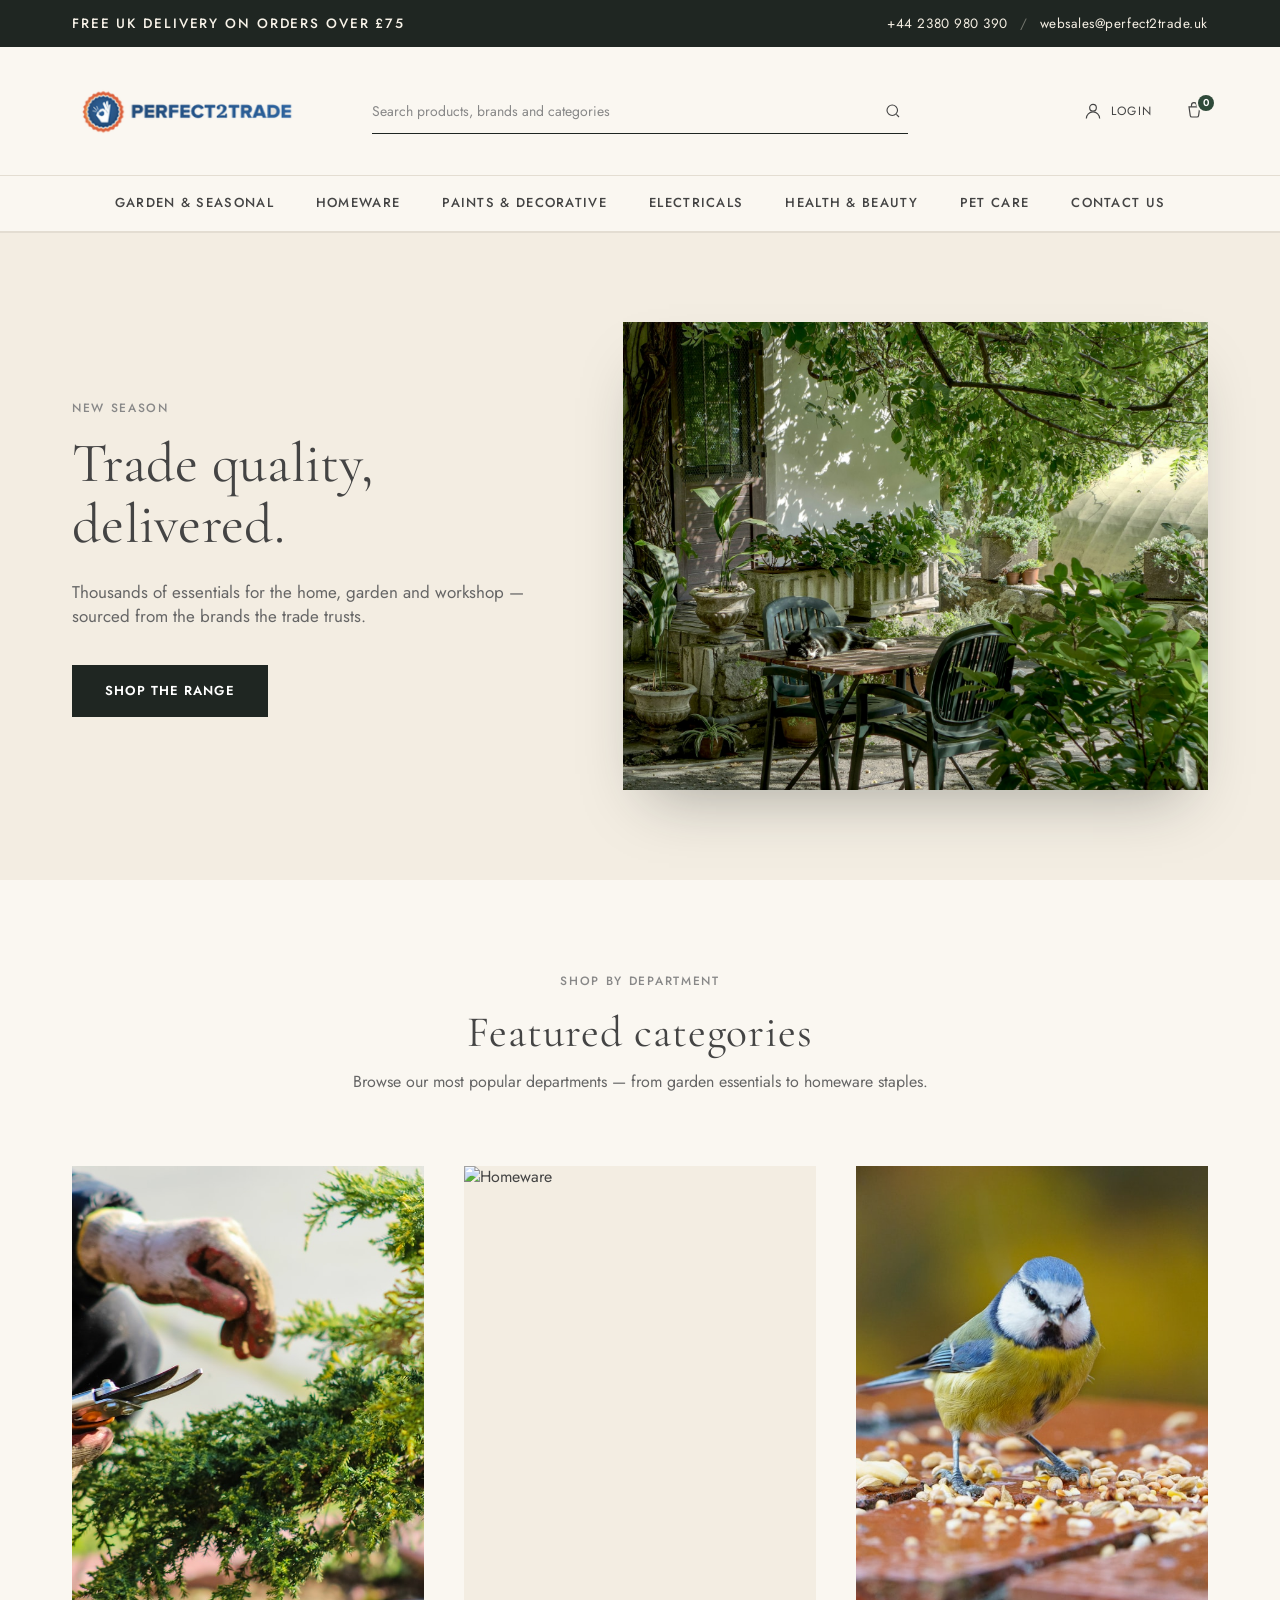
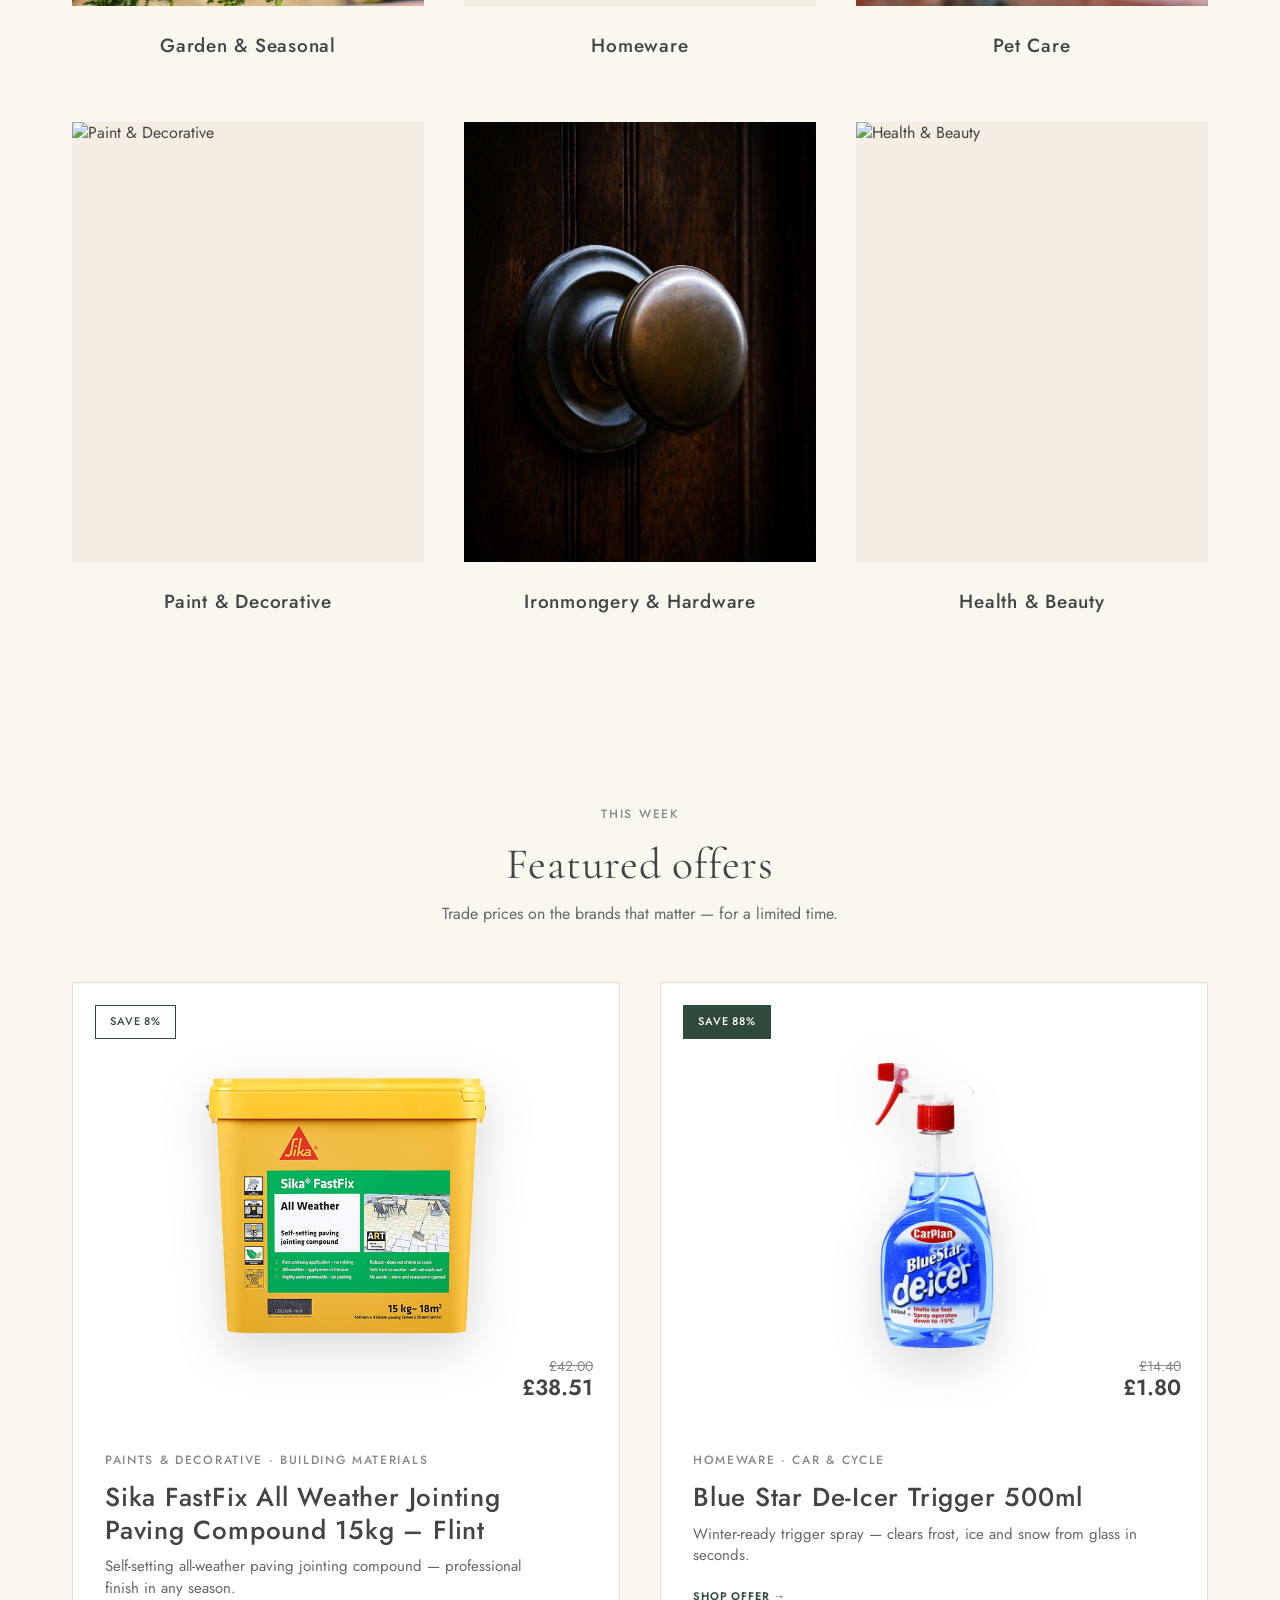
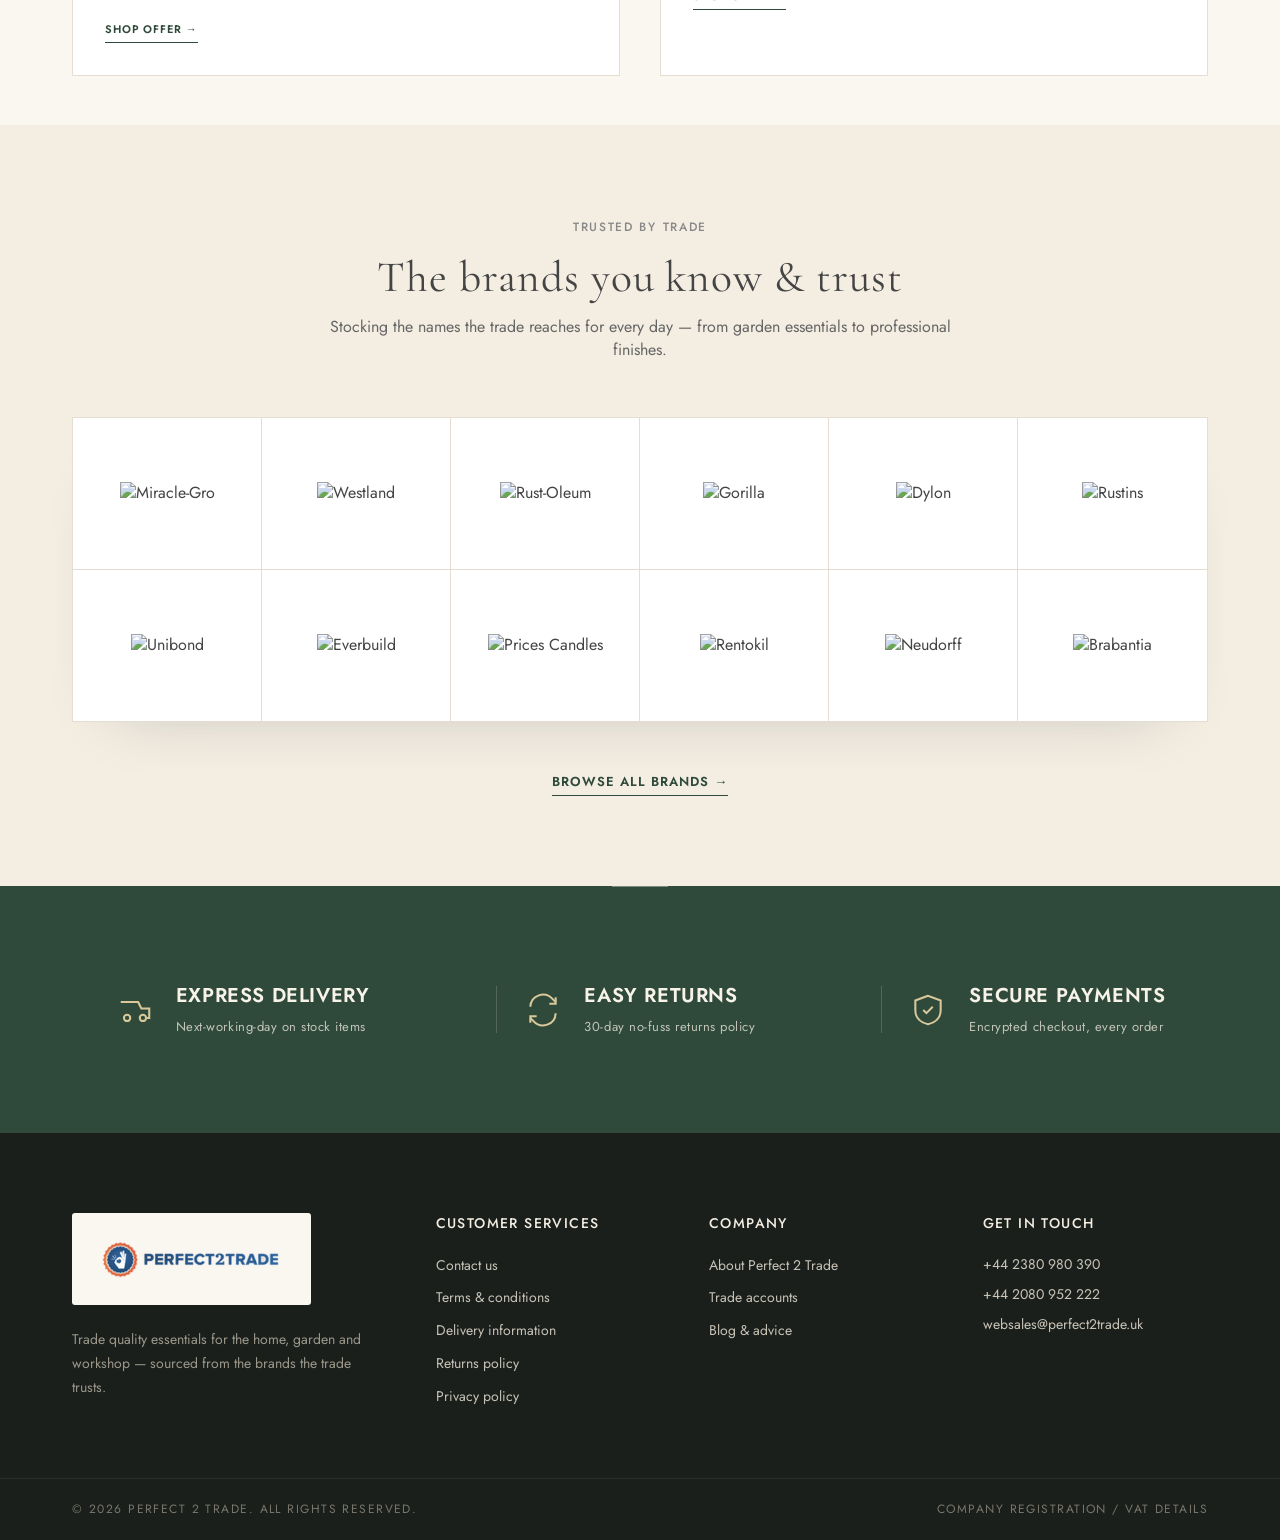
==== commit 43d7faf5: "Cache-bust new logo, sharpen downscaled rendering Bumped CSS to ?v=2026051458 across all pages and a" ====
--- a/homepage-redesign/index.html
+++ b/homepage-redesign/index.html
@@ -7,7 +7,7 @@
 <link rel="preconnect" href="https://fonts.googleapis.com">
 <link rel="preconnect" href="https://fonts.gstatic.com" crossorigin>
 <link href="https://fonts.googleapis.com/css2?family=Cormorant+Garamond:wght@400;500;600&family=Jost:wght@300;400;500;600&display=swap" rel="stylesheet">
-<link rel="stylesheet" href="styles.css?v=2026051455" />
+<link rel="stylesheet" href="styles.css?v=2026051458" />
 </head>
 <body>
 
@@ -36,7 +36,7 @@
     </button>
 
     <a href="index.html" class="logo">
-      <img src="assets/p2logo.png" alt="Perfect 2 Trade" class="logo__img" />
+      <img src="assets/p2logo.png?v=2" alt="Perfect 2 Trade" class="logo__img" />
     </a>
 
     <form class="search" role="search">
@@ -564,7 +564,7 @@
   <div class="container footer__grid">
     <div class="footer__col footer__col--brand">
       <a href="index.html" class="footer-logo" aria-label="Perfect 2 Trade">
-        <img src="assets/p2logo.png" alt="Perfect 2 Trade" class="footer-logo__img" />
+        <img src="assets/p2logo.png?v=2" alt="Perfect 2 Trade" class="footer-logo__img" />
       </a>
       <p>Trade quality essentials for the home, garden and workshop &mdash; sourced from the brands the trade trusts.</p>
     </div>
--- a/homepage-redesign/styles.css
+++ b/homepage-redesign/styles.css
@@ -1,6 +1,6 @@
 /* ============================================================
    Perfect 2 Trade — homepage redesign
-   Typography & spacing inspired by coxandcox.co.uk
+   Typography & spacing inspired by editorial-led homewares brands
    ============================================================ */
 
 :root {
@@ -31,11 +31,11 @@
 html, body {
   margin: 0;
   background: var(--paper);
-  color: #444;                 /* Cox & Cox body colour — medium charcoal */
+  color: #444;                 /* body colour — medium charcoal */
   font-family: var(--sans);
   font-weight: 400;
-  font-size: 16px;             /* Cox & Cox body size */
-  line-height: 1.43;           /* Cox & Cox line-height — 22.86 / 16 */
+  font-size: 16px;             /* body size */
+  line-height: 1.43;           /* line-height — 22.86 / 16 */
   -webkit-font-smoothing: antialiased;
   overflow-x: hidden;
 }
@@ -54,7 +54,7 @@
   padding-right: var(--gutter);
 }
 
-/* Typographic primitives — Cox & Cox dual-font system:
+/* Typographic primitives — dual-font system:
    - Display headings (H1, H2) use the serif (Baskerville role)
    - Utility headings (H3, H4, H5) and everything else use the sans (Gill Sans role)
    - Letter-spacing is mostly normal; only labels/eyebrows/buttons get tracking
@@ -127,7 +127,7 @@
   margin-right: auto;
 }
 
-/* Buttons — Cox & Cox-style: UPPERCASE sans, weight 600, modest tracking */
+/* Buttons — UPPERCASE sans, weight 600, modest tracking */
 .btn {
   display: inline-block;
   padding: 16px 32px;
@@ -204,6 +204,8 @@
   height: 76px;
   width: auto;
   display: block;
+  /* Hint the browser to use higher-quality downscaling for the high-res source */
+  image-rendering: -webkit-optimize-contrast;
 }
 .logo__img--footer {
   height: 92px;
@@ -222,6 +224,7 @@
   padding: 14px 22px;
   box-sizing: content-box;
   border-radius: 3px;
+  image-rendering: -webkit-optimize-contrast;
 }
 
 /* Search */
@@ -1063,7 +1066,7 @@
 
 /* Tablet ---------------------------------------------------------------- */
 @media (max-width: 768px) {
-  /* Cox & Cox-style single-row header: burger + search-icon | logo (centred) | icons */
+  /* Mobile single-row header: burger + search-icon | logo (centred) | icons */
   .header__inner {
     grid-template-columns: auto auto 1fr auto;
     grid-template-areas: "burger searchbtn logo actions";
@@ -2424,7 +2427,7 @@
   margin-bottom: 8px;
 }
 
-/* Reusable select component (Cox & Cox-style: hairline, sans, chevron) */
+/* Reusable select component — hairline, sans, chevron */
 .select {
   position: relative;
   display: block;
@@ -2662,6 +2665,38 @@
   .qty { height: 46px; }
   .btn--cart { min-width: 160px; padding: 14px 18px; }
   .product-info__group > summary { padding: 18px 0; font-size: 12px; }
+
+  /* Sticky add-to-basket bar — only on product pages */
+  body.product-page { padding-bottom: 88px; }
+  body.product-page .product__buy {
+    position: fixed;
+    left: 0;
+    right: 0;
+    bottom: 0;
+    z-index: 90;
+    margin: 0;
+    padding: 10px 14px env(safe-area-inset-bottom, 10px);
+    flex-direction: row;
+    flex-wrap: nowrap;
+    align-items: stretch;
+    gap: 10px;
+    background: var(--paper);
+    border-top: 1px solid var(--line);
+    box-shadow: 0 -4px 14px rgba(31, 38, 34, .06);
+  }
+  body.product-page .product__buy .qty {
+    flex: 0 0 auto;
+    height: 48px;
+    align-self: stretch;
+  }
+  body.product-page .product__buy .btn--cart {
+    flex: 1 1 auto;
+    min-width: 0;
+    width: auto;
+    padding: 14px 16px;
+  }
+  /* Don't let cart modal sit beneath the sticky bar — modal is z:200, bar z:90 (modal wins) */
+  body.menu-open .product__buy { z-index: 80; }
 }
 @media (max-width: 480px) {
   .product-specs { grid-template-columns: 1fr; gap: 4px 0; }
@@ -2669,6 +2704,10 @@
   .product__buy { flex-direction: column; }
   .qty { align-self: flex-start; }
   .btn--cart { width: 100%; }
+  /* Re-assert horizontal row for the sticky bar at small phones */
+  body.product-page .product__buy { flex-direction: row; padding: 8px 12px env(safe-area-inset-bottom, 8px); }
+  body.product-page .product__buy .qty { align-self: stretch; }
+  body.product-page .product__buy .btn--cart { width: auto; padding: 12px 14px; font-size: 12.5px; }
 }
 
 /* ============================================================
@@ -3229,18 +3268,18 @@
   font-family: var(--sans);
   font-size: 10px;
   font-weight: 600;
-  letter-spacing: 0.14em;
+  letter-spacing: 0.16em;
   text-transform: uppercase;
   color: var(--accent);
-  margin-bottom: 2px;
+  margin-bottom: 4px;
 }
 .cart-modal__product h3 {
   font-family: var(--sans);
   font-weight: 500;
   font-size: 14px;
-  line-height: 1.35;
-  letter-spacing: 0.02em;
-  color: #444;
+  line-height: 1.4;
+  letter-spacing: 0.01em;
+  color: var(--ink);
   margin: 0 0 6px;
 }
 .cart-modal__qty,
@@ -3283,9 +3322,9 @@
 .cart-modal__actions {
   display: flex;
   align-items: stretch;
-  gap: 10px;
+  gap: 8px;
   width: 100%;
-  max-width: 300px;
+  max-width: 320px;
 }
 .cart-modal__actions .btn {
   flex: 1 1 0;
@@ -3293,52 +3332,100 @@
   align-items: center;
   justify-content: center;
   text-align: center;
-  padding: 11px 12px;
-  min-height: 42px;
-  font-size: 11px;
-  letter-spacing: 0.06em;
-  line-height: 1.15;
-}
-
+  padding: 10px 12px;
+  min-height: 40px;
+  font-size: 10.5px;
+  letter-spacing: 0.10em;
+  line-height: 1.2;
+}
+
+/* Soft hairline separating the actions row from the related products section */
+.cart-modal__related {
+  margin-top: 28px;
+  padding-top: 24px;
+  border-top: 1px solid var(--line);
+}
 .cart-modal__related h2 {
   text-align: center;
-  margin: 0 0 22px;
-  font-size: clamp(18px, 1.9vw, 22px);
+  margin: 0 0 20px;
+  font-size: clamp(17px, 1.9vw, 21px);
   font-family: var(--serif);
   font-weight: 500;
   letter-spacing: 0.01em;
   color: var(--ink);
+  line-height: 1.25;
 }
 .cart-modal__related .product-grid {
   grid-template-columns: repeat(3, minmax(0, 1fr));
-  gap: 22px;
-}
+  gap: 16px;
+}
+
+/* Treat each related card as a single bordered unit (image + body + button) */
 .cart-modal__related .product-grid li {
   display: flex;
   flex-direction: column;
-}
+  background: #fff;
+  border: 1px solid var(--line);
+  transition: border-color .2s ease;
+}
+.cart-modal__related .product-grid li:hover { border-color: #c9c1b3; }
 .cart-modal__related .product-grid li:nth-child(4) { display: none; }
 .cart-modal__related .product-card { flex: 1 1 auto; }
-.cart-modal__related .product-card__image { padding: 16px; }
-.cart-modal__related .product-card__body { padding: 12px 6px 8px; gap: 4px; }
-.cart-modal__related .product-card__body h3 { font-size: 13px; line-height: 1.35; margin-bottom: 4px; }
-.cart-modal__related .product-card__body .eyebrow { font-size: 9.5px; margin-bottom: 3px; letter-spacing: 0.12em; }
-.cart-modal__related .product-card__price { gap: 6px; flex-wrap: wrap; }
-.cart-modal__related .product-card__price .was { font-size: 12px; }
-.cart-modal__related .product-card__price .now { font-size: 14px; }
-.cart-modal__related .product-card__price .vat { font-size: 10.5px; }
-.cart-modal__related .product-card__badge { top: 8px; left: 8px; padding: 3px 7px; font-size: 9px; letter-spacing: 0.08em; }
+.cart-modal__related .product-card__image {
+  border: 0;
+  border-bottom: 1px solid var(--line);
+  padding: 14px;
+}
+.cart-modal__related .product-card__body {
+  padding: 12px 14px 4px;
+  gap: 6px;
+}
+.cart-modal__related .product-card__body .eyebrow {
+  font-family: var(--sans);
+  font-size: 9.5px;
+  font-weight: 600;
+  letter-spacing: 0.16em;
+  color: var(--accent);
+  margin: 0;
+}
+.cart-modal__related .product-card__body h3 {
+  font-size: 13px;
+  line-height: 1.4;
+  margin: 0;
+  color: var(--ink);
+  font-weight: 500;
+  letter-spacing: 0.01em;
+}
+.cart-modal__related .product-card__price {
+  gap: 6px;
+  flex-wrap: wrap;
+  align-items: baseline;
+  margin-top: 2px;
+}
+.cart-modal__related .product-card__price .was { font-size: 12px; color: #999; }
+.cart-modal__related .product-card__price .now { font-size: 14.5px; font-weight: 600; color: var(--ink); }
+.cart-modal__related .product-card__price .vat { font-size: 10.5px; color: var(--muted); }
+.cart-modal__related .product-card__badge {
+  top: 10px;
+  left: 10px;
+  padding: 3px 8px;
+  font-size: 9px;
+  letter-spacing: 0.10em;
+  background: #fff;
+  color: var(--accent);
+  border-color: var(--accent);
+}
 
 /* Add-to-cart button on related product cards within the modal */
 .product-card__atc {
   display: block;
-  width: 100%;
-  margin-top: 10px;
-  padding: 10px 12px;
-  font-family: var(--sans);
-  font-size: 10.5px;
+  width: calc(100% - 28px);
+  margin: 10px 14px 14px;
+  padding: 9px 12px;
+  font-family: var(--sans);
+  font-size: 10px;
   font-weight: 600;
-  letter-spacing: 0.10em;
+  letter-spacing: 0.12em;
   text-transform: uppercase;
   border: 1px solid var(--ink);
   background: transparent;
@@ -3354,26 +3441,26 @@
 }
 
 @media (max-width: 900px) {
-  .cart-modal__related .product-grid { grid-template-columns: repeat(2, minmax(0, 1fr)); gap: 16px; }
+  .cart-modal__related .product-grid { grid-template-columns: repeat(2, minmax(0, 1fr)); gap: 14px; }
   .cart-modal__related .product-grid li:nth-child(n+3) { display: none; }
 }
 @media (max-width: 768px) {
   .cart-modal { padding: 0; align-items: stretch; }
   .cart-modal__panel { min-height: 100%; max-height: 100vh; padding: 48px 18px 22px; max-width: none; }
   .cart-modal__close { top: 10px; right: 10px; width: 30px; height: 30px; }
-  .cart-modal__success { padding: 12px 16px; font-size: 13px; gap: 10px; margin-bottom: 18px; }
+  .cart-modal__success { padding: 12px 16px; font-size: 13px; gap: 10px; margin-bottom: 20px; }
   .cart-modal__success svg { width: 16px; height: 16px; }
 
   .cart-modal__summary {
     grid-template-columns: 1fr;
-    gap: 14px;
-    margin-bottom: 22px;
-    padding-bottom: 18px;
+    gap: 16px;
+    margin-bottom: 20px;
+    padding-bottom: 20px;
   }
   .cart-modal__product {
     border-right: 0;
     padding-right: 0;
-    padding-bottom: 16px;
+    padding-bottom: 18px;
     border-bottom: 1px solid var(--line);
     gap: 14px;
   }
@@ -3381,28 +3468,43 @@
   .cart-modal__product h3 { font-size: 13.5px; }
   .cart-modal__qty, .cart-modal__unit { font-size: 12px; line-height: 1.5; }
 
-  .cart-modal__totals { padding-left: 0; flex-direction: row; flex-wrap: wrap; align-items: center; justify-content: space-between; gap: 8px 14px; text-align: left; }
+  .cart-modal__totals {
+    padding-left: 0;
+    display: grid;
+    grid-template-columns: 1fr auto;
+    align-items: center;
+    gap: 8px 14px;
+    text-align: left;
+  }
   .cart-modal__basket-icon { display: none; }
   .cart-modal__items { font-size: 12.5px; }
-  .cart-modal__total { margin: 0; font-size: 13px; }
+  .cart-modal__total { margin: 0; font-size: 13px; text-align: right; }
   .cart-modal__total strong { font-size: 14.5px; }
-  .cart-modal__actions { max-width: none; flex: 1 0 100%; margin-top: 6px; gap: 8px; }
-  .cart-modal__actions .btn { padding: 12px 10px; min-height: 44px; font-size: 11px; }
-
-  .cart-modal__related h2 { font-size: 17px; margin-bottom: 14px; }
-  .cart-modal__related .product-grid { grid-template-columns: repeat(2, minmax(0, 1fr)); gap: 14px; }
+  .cart-modal__actions { max-width: none; grid-column: 1 / -1; margin-top: 8px; gap: 8px; }
+  .cart-modal__actions .btn { padding: 11px 10px; min-height: 42px; font-size: 10.5px; }
+
+  /* Related products section on mobile */
+  .cart-modal__related { margin-top: 24px; padding-top: 20px; }
+  .cart-modal__related h2 { font-size: 16px; margin-bottom: 14px; }
+  .cart-modal__related .product-grid { grid-template-columns: repeat(2, minmax(0, 1fr)); gap: 12px; }
   .cart-modal__related .product-grid li:nth-child(n+3) { display: none; }
   .cart-modal__related .product-card__image { padding: 12px; }
-  .cart-modal__related .product-card__body h3 { font-size: 12.5px; }
-  .product-card__atc { padding: 9px 10px; font-size: 10px; margin-top: 8px; }
+  .cart-modal__related .product-card__body { padding: 10px 12px 4px; gap: 4px; }
+  .cart-modal__related .product-card__body h3 { font-size: 12.5px; line-height: 1.35; }
+  .cart-modal__related .product-card__body .eyebrow { font-size: 9px; letter-spacing: 0.14em; }
+  .cart-modal__related .product-card__price .now { font-size: 13.5px; }
+  .cart-modal__related .product-card__price .was { font-size: 11.5px; }
+  .cart-modal__related .product-card__badge { top: 8px; left: 8px; padding: 2px 7px; font-size: 8.5px; }
+  .product-card__atc { margin: 8px 12px 12px; width: calc(100% - 24px); padding: 8px 10px; font-size: 9.5px; letter-spacing: 0.10em; }
 }
 @media (max-width: 420px) {
   .cart-modal__panel { padding: 46px 14px 18px; }
   .cart-modal__related .product-grid { gap: 10px; }
   .cart-modal__related .product-card__image { padding: 10px; }
+  .cart-modal__related .product-card__body { padding: 9px 10px 4px; }
   .cart-modal__related .product-card__body h3 { font-size: 12px; line-height: 1.3; }
   .cart-modal__related .product-card__price .now { font-size: 13px; }
-  .product-card__atc { padding: 8px 8px; font-size: 9.5px; letter-spacing: 0.08em; margin-top: 6px; }
+  .product-card__atc { margin: 7px 10px 10px; width: calc(100% - 20px); padding: 7px 8px; font-size: 9px; letter-spacing: 0.08em; }
 }
 
 /* ============================================================
@@ -3920,6 +4022,125 @@
 }
 .cart-totals__perks svg { color: var(--accent); flex-shrink: 0; }
 
+/* Calculate-shipping toggle (lives inside .cart-totals__note) */
+.cart-totals__calc-toggle {
+  background: transparent;
+  border: 0;
+  padding: 0;
+  font-family: var(--sans);
+  font-size: inherit;
+  font-weight: 500;
+  color: var(--accent);
+  cursor: pointer;
+  display: inline-flex;
+  align-items: center;
+  gap: 6px;
+  letter-spacing: 0.02em;
+  border-bottom: 1px solid var(--accent);
+  padding-bottom: 1px;
+  transition: opacity .2s ease;
+}
+.cart-totals__calc-toggle:hover { opacity: .75; }
+.cart-totals__calc-toggle[aria-expanded="true"] { opacity: .6; }
+.cart-totals__calc-toggle svg { flex-shrink: 0; }
+
+/* Calculate-shipping form panel */
+.calc-shipping {
+  margin-top: 14px;
+  padding-top: 14px;
+  border-top: 1px solid var(--line);
+  animation: calcShippingIn .22s ease;
+}
+.calc-shipping[hidden] { display: none; }
+
+@keyframes calcShippingIn {
+  from { opacity: 0; transform: translateY(-4px); }
+  to   { opacity: 1; transform: translateY(0); }
+}
+
+.calc-shipping__form {
+  display: flex;
+  flex-direction: column;
+  gap: 14px;
+}
+.calc-shipping__field {
+  display: flex;
+  flex-direction: column;
+  gap: 6px;
+}
+.calc-shipping__field label {
+  font-family: var(--sans);
+  font-size: 12px;
+  font-weight: 500;
+  color: #444;
+  letter-spacing: 0.04em;
+}
+.calc-shipping__optional {
+  color: var(--muted);
+  font-weight: 400;
+  letter-spacing: 0.02em;
+}
+.calc-shipping__required {
+  color: var(--accent);
+  font-weight: 600;
+  margin-left: 1px;
+}
+.calc-shipping__field input,
+.calc-shipping__field .select__field {
+  width: 100%;
+  padding: 11px 14px;
+  font-family: var(--sans);
+  font-size: 14px;
+  font-weight: 400;
+  color: #444;
+  background: #fff;
+  border: 1px solid var(--line);
+  border-radius: 0;
+  outline: none;
+  transition: border-color .2s ease;
+}
+.calc-shipping__field input:focus,
+.calc-shipping__field .select__field:focus {
+  border-color: var(--ink);
+}
+.calc-shipping__field .select {
+  max-width: none;
+}
+.calc-shipping__field .select__field {
+  border: 1px solid var(--line);
+  padding: 11px 40px 11px 14px;
+  font-size: 14px;
+}
+.calc-shipping__field .select__field:hover,
+.calc-shipping__field .select__field:focus-visible {
+  border-color: var(--ink);
+  box-shadow: none;
+}
+.calc-shipping__field .select__chevron {
+  right: 14px;
+}
+.calc-shipping__actions {
+  display: flex;
+  justify-content: flex-end;
+  margin-top: 4px;
+}
+.calc-shipping__submit {
+  min-width: 110px;
+}
+
+/* Mobile tweaks */
+@media (max-width: 768px) {
+  .calc-shipping { margin-top: 12px; padding-top: 12px; }
+  .calc-shipping__form { gap: 12px; }
+  .calc-shipping__field label { font-size: 11.5px; }
+  .calc-shipping__field input,
+  .calc-shipping__field .select__field { padding: 10px 12px; font-size: 16px; }
+  .calc-shipping__field .select__field { padding-right: 36px; }
+}
+
+/* Sticky mobile checkout bar — hidden on desktop */
+.cart-sticky-checkout { display: none; }
+
 /* Cart page — responsive */
 @media (max-width: 1024px) {
   .cart-page__inner {
@@ -3930,9 +4151,14 @@
 }
 
 @media (max-width: 768px) {
-  /* Header */
-  .cart-header { padding: clamp(20px, 5vw, 32px) 0 clamp(14px, 3vw, 22px); }
-  .cart-header__title { font-size: clamp(28px, 8vw, 38px); margin-bottom: 18px; }
+  /* Header — tighter, eyebrow hidden to save space */
+  .cart-header { padding: 18px 0 12px; }
+  .cart-header .eyebrow { display: none; }
+  .cart-header__title { font-size: clamp(26px, 7vw, 32px); margin-bottom: 14px; }
+
+  /* Cart page wrapper */
+  .cart-page { padding: 8px 0 24px; }
+  .cart-page__inner { gap: 22px; }
 
   /* Checkout steps — compact */
   .checkout-steps { gap: 6px; }
@@ -3952,13 +4178,15 @@
       "info  remove"
       "qty   sub";
     column-gap: 14px;
-    row-gap: 14px;
-    padding: 22px 0;
+    row-gap: 8px;
+    padding: 10px 0;
     border-bottom: 1px solid var(--line);
     align-items: center;
     width: 100%;
   }
-  .cart-line:first-child { padding-top: 18px; }
+  .cart-line:first-child { padding-top: 10px; }
+  .cart-line:last-child { padding-bottom: 12px; }
+  .cart-line__subtotal .cart-line__vat { display: none; }
   .cart-line > td {
     padding: 0;
     border-bottom: 0;
@@ -3968,21 +4196,21 @@
   .cart-line > td.cart-line__product {
     grid-area: info;
     display: flex;
-    gap: 14px;
+    gap: 12px;
     align-items: flex-start;
   }
   .cart-line__img {
-    flex: 0 0 78px;
-    width: 78px;
-    height: 78px;
-    padding: 6px;
-  }
-  .cart-line__info { gap: 3px; }
+    flex: 0 0 70px;
+    width: 70px;
+    height: 70px;
+    padding: 5px;
+  }
+  .cart-line__info { gap: 2px; }
   .cart-line__info .eyebrow { font-size: 10px; }
-  .cart-line__name { font-size: 14px; line-height: 1.35; letter-spacing: 0.01em; }
+  .cart-line__name { font-size: 13.5px; line-height: 1.3; letter-spacing: 0.01em; }
   .cart-line__meta { font-size: 10.5px; margin-top: 2px; }
 
-  /* Hide separate unit-price row on mobile (subtotal/qty makes it derivable) */
+  /* Hide separate unit-price row on mobile */
   .cart-line > td.cart-line__price { display: none; }
 
   .cart-line__remove {
@@ -3999,28 +4227,103 @@
     justify-self: end;
     text-align: right;
   }
-  .cart-line__subtotal .cart-line__amount { font-size: 18px; }
-
-  /* Actions */
-  .cart-actions { gap: 10px; margin-top: 22px; }
-  .cart-actions .btn { flex: 1 0 100%; }
-
-  /* Coupon */
-  .cart-coupon { margin-top: 22px; }
-  .cart-coupon > summary { padding: 14px 16px; font-size: 12.5px; }
+  .cart-line__subtotal .cart-line__amount { font-size: 17px; }
+
+  /* Actions — stacked, compact */
+  .cart-actions { gap: 8px; margin-top: 14px; }
+  .cart-actions .btn { flex: 1 0 100%; padding: 12px 18px; }
+
+  /* Coupon — compact card */
+  .cart-coupon { margin-top: 14px; }
+  .cart-coupon > summary { padding: 13px 14px; font-size: 12.5px; }
   .cart-coupon__label { gap: 10px; }
   .cart-coupon__label em { display: none; }
-  .cart-coupon__body { flex-direction: column; padding: 0 16px 16px; }
+  .cart-coupon__body { flex-direction: column; padding: 0 14px 14px; }
 
   /* Totals card */
-  .cart-totals { padding: 22px 18px; }
-  .cart-totals__title { font-size: 11px; margin-bottom: 14px; padding-bottom: 14px; }
-  .cart-totals__row { padding: 12px 0; font-size: 13px; }
-  .cart-totals__row--grand .cart-totals__value strong { font-size: 20px; }
-  .cart-totals__shipping { padding: 14px 0 4px; }
-  .cart-totals__cta { padding: 15px 18px; margin-top: 14px; }
-  .cart-shipping__option { padding: 10px 8px; gap: 10px; }
-  .cart-shipping__note { font-size: 11px; }
+  .cart-totals { padding: 18px 14px; }
+  .cart-totals__title { font-size: 11px; margin-bottom: 12px; padding-bottom: 12px; }
+  .cart-totals__row { padding: 10px 0; font-size: 13px; }
+  .cart-totals__row--grand { padding: 14px 0; }
+  .cart-totals__row--grand > span:first-child { font-size: 12px; color: var(--accent); }
+  .cart-totals__row--grand .cart-totals__value strong { font-size: 22px; color: var(--accent); }
+  .cart-totals__shipping { padding: 10px 0 2px; }
+  .cart-totals__shipping-label { margin-bottom: 10px; }
+  .cart-totals__cta { padding: 15px 18px; margin-top: 10px; }
+  .cart-totals__perks { margin: 14px 0 0; padding: 14px 0 0; gap: 8px; }
+  .cart-totals__perks li { font-size: 11.5px; }
+  .cart-shipping { gap: 2px; margin-bottom: 8px; }
+  .cart-shipping__option { padding: 8px 6px; gap: 10px; }
+  .cart-shipping__text { gap: 2px; }
+  .cart-shipping__name { font-size: 12.5px; }
+  .cart-shipping__note { font-size: 11px; line-height: 1.4; }
+  .cart-shipping__price { font-size: 12.5px; }
+  .cart-totals__note { font-size: 11px; }
+
+  /* Hide the in-card CTA on mobile (replaced by sticky bar) */
+  .cart-totals__cta { display: none; }
+
+  /* Sticky checkout bar pinned to bottom of viewport */
+  .cart-sticky-checkout {
+    display: flex;
+    position: fixed;
+    bottom: 0;
+    left: 0;
+    right: 0;
+    z-index: 90;
+    align-items: center;
+    gap: 14px;
+    padding: 10px 14px calc(10px + env(safe-area-inset-bottom));
+    background: #fff;
+    border-top: 1px solid var(--line);
+    box-shadow: 0 -8px 24px -12px rgba(31, 38, 34, .18);
+  }
+  .cart-sticky-checkout__total {
+    display: flex;
+    flex-direction: column;
+    gap: 1px;
+    flex-shrink: 0;
+    min-width: 0;
+  }
+  .cart-sticky-checkout__label {
+    font-family: var(--sans);
+    font-size: 10px;
+    font-weight: 500;
+    letter-spacing: 0.12em;
+    text-transform: uppercase;
+    color: var(--muted);
+    line-height: 1.2;
+  }
+  .cart-sticky-checkout__label em {
+    font-style: normal;
+    letter-spacing: 0.04em;
+    text-transform: none;
+  }
+  .cart-sticky-checkout__amount {
+    font-family: var(--sans);
+    font-size: 20px;
+    font-weight: 600;
+    color: var(--accent);
+    line-height: 1.1;
+    letter-spacing: 0.005em;
+  }
+  .cart-sticky-checkout__btn {
+    flex: 1;
+    padding: 15px 16px;
+    display: inline-flex;
+    align-items: center;
+    justify-content: center;
+    gap: 8px;
+    text-align: center;
+    min-height: 50px;
+  }
+
+  /* Push body up so trust band & footer aren't hidden behind the sticky bar.
+     Scoped via :has() so only the cart page is affected. */
+  body:has(.cart-sticky-checkout) {
+    padding-bottom: calc(80px + env(safe-area-inset-bottom));
+  }
+}
 }
 
 @media (max-width: 420px) {
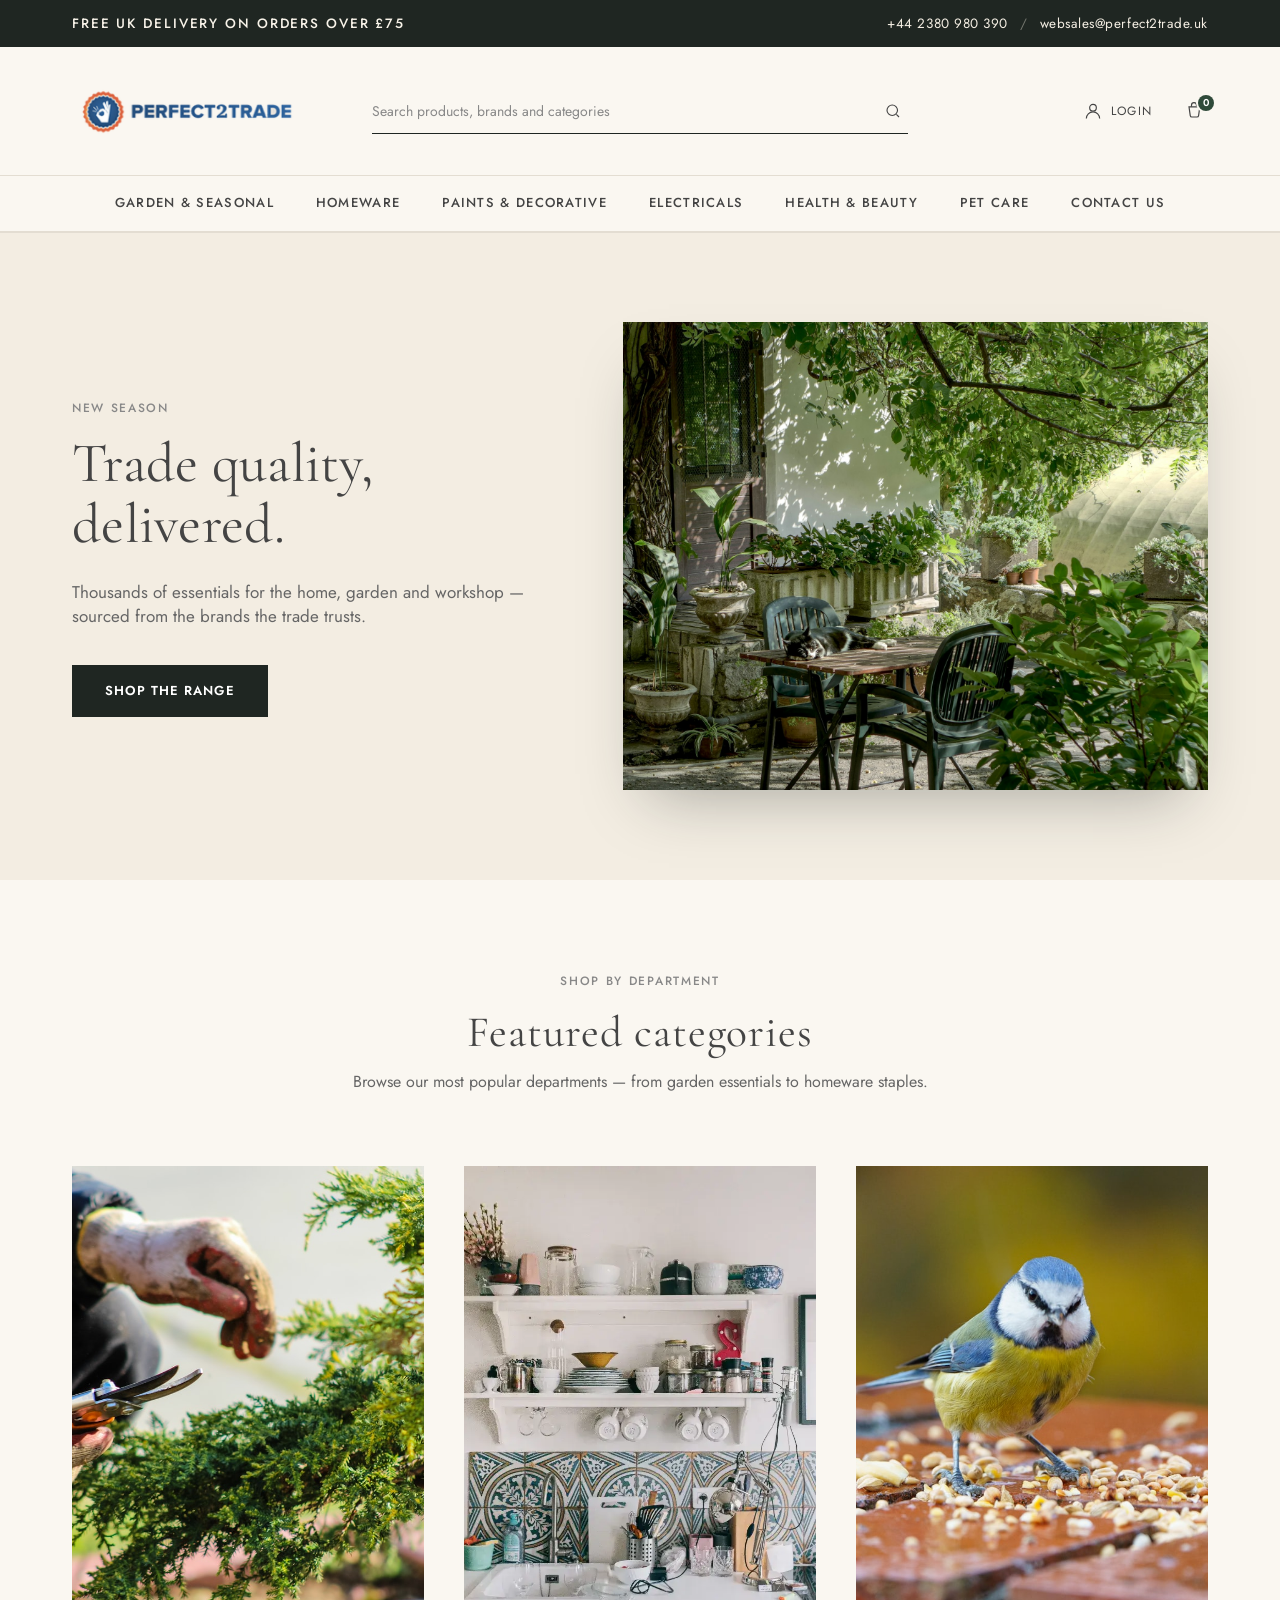
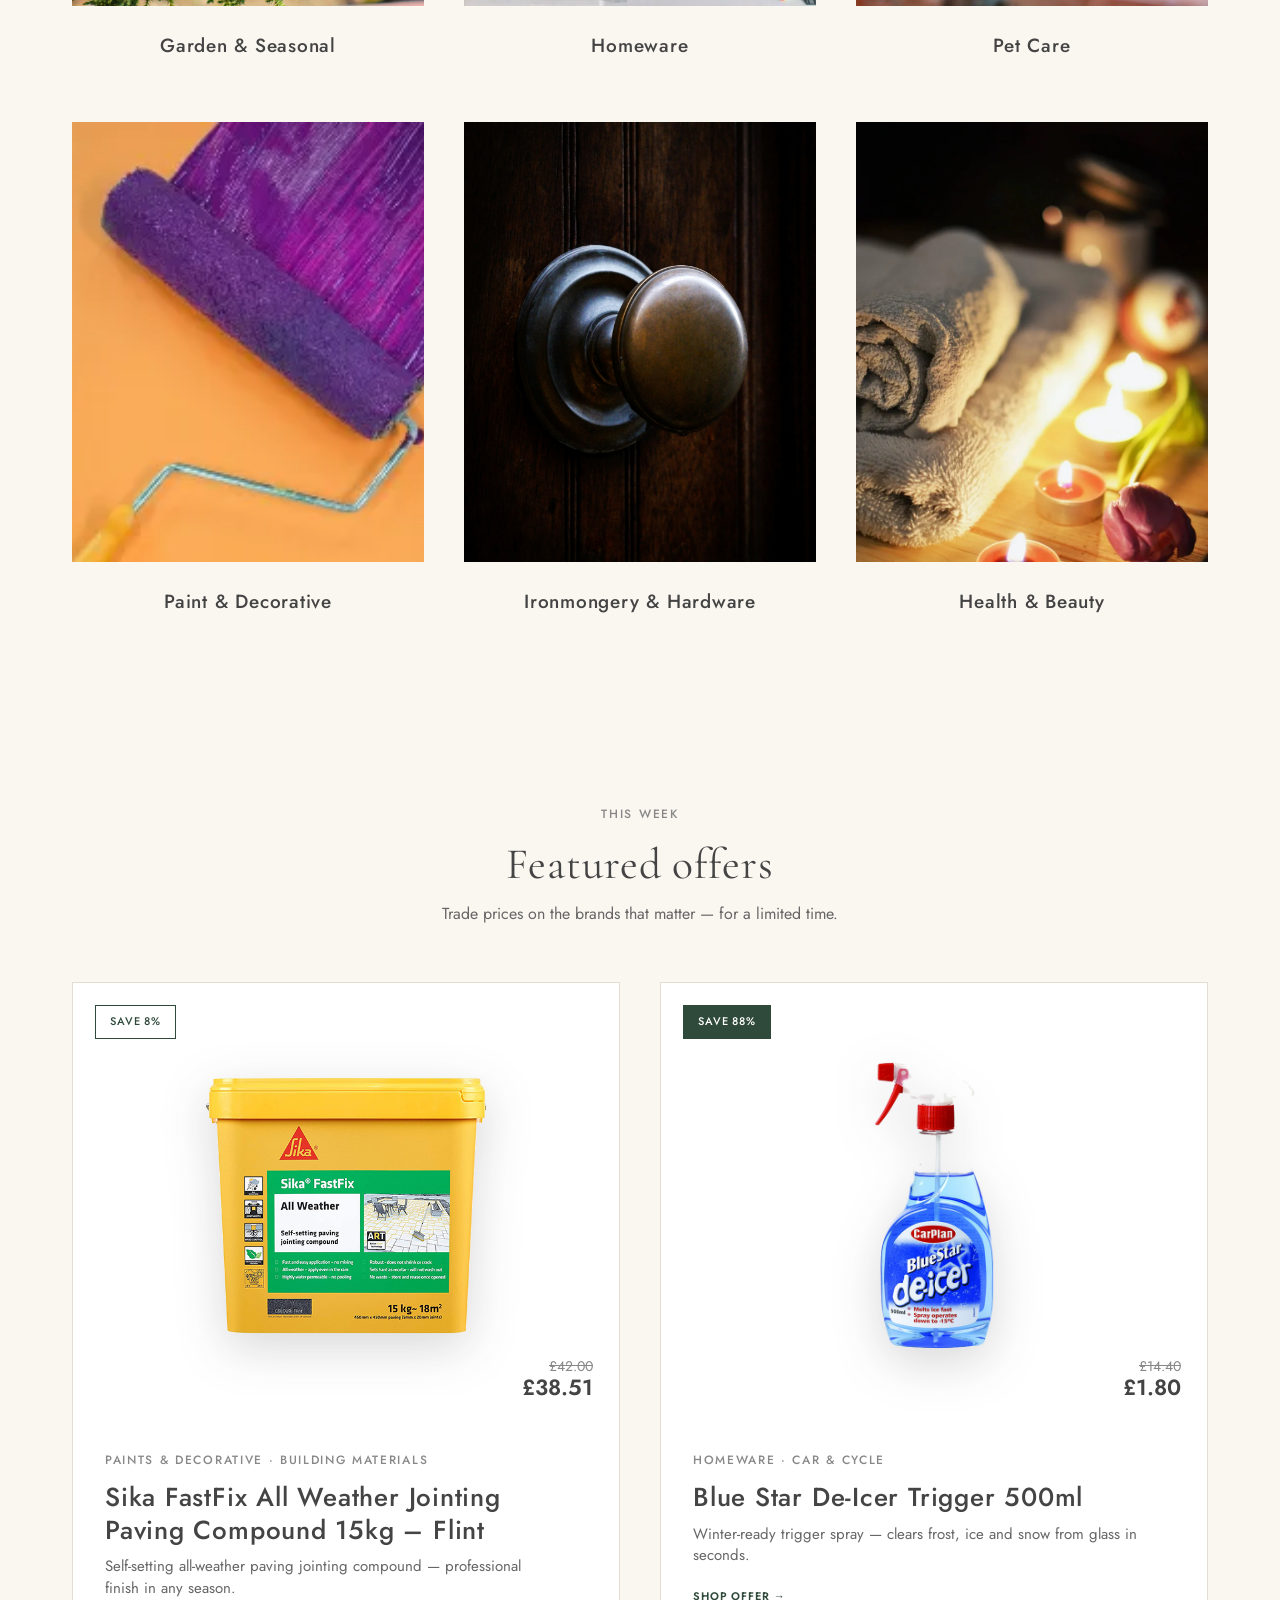
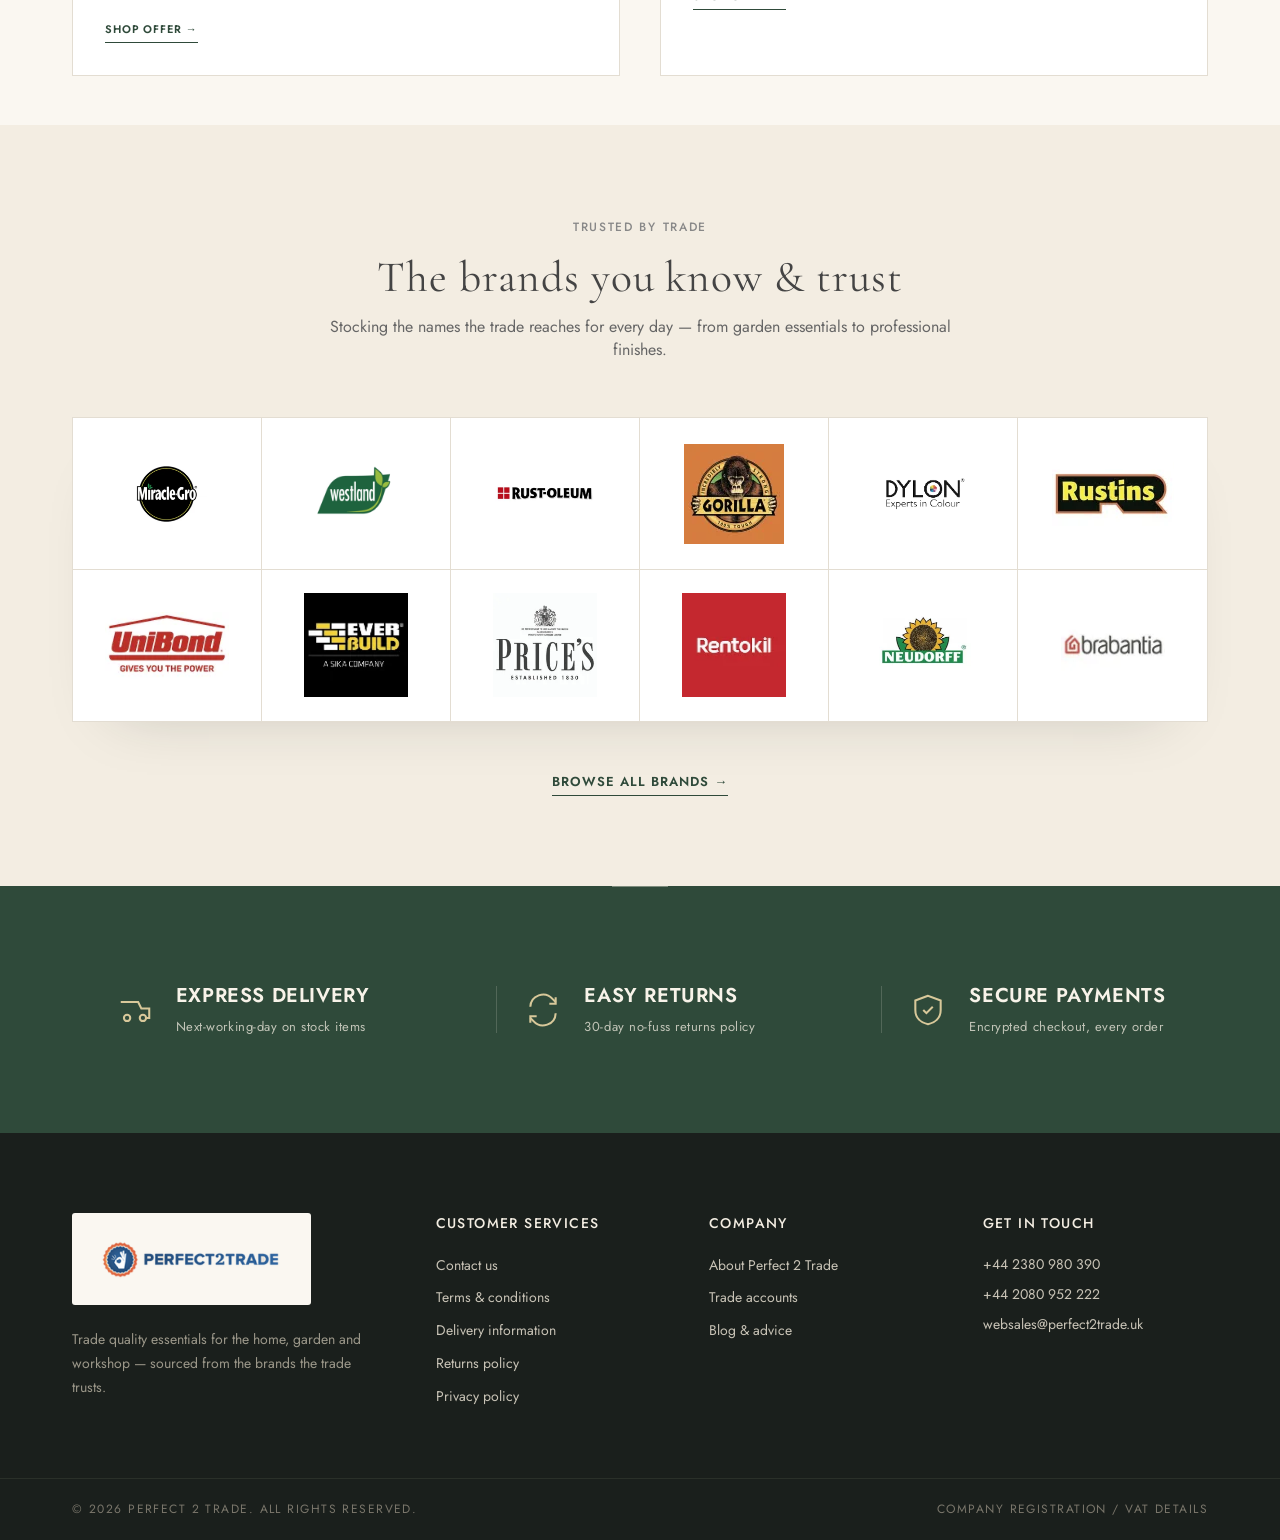
==== commit 62b085a0: "Self-host all product / brand / category imagery Downloaded all 55 hot-linked perfect2trade.uk image" ====
--- a/homepage-redesign/index.html
+++ b/homepage-redesign/index.html
@@ -168,7 +168,7 @@
                 </div>
               </div>
               <a href="category-garden-seasonal.html" class="mega__promo">
-                <img src="https://perfect2trade.uk/wp-content/uploads/2022/01/homeImages/HOMEWARE-scaled.webp" alt="" loading="lazy" />
+                <img src="assets/p2t/HOMEWARE-scaled.webp" alt="" loading="lazy" />
                 <div class="mega__promo-body">
                   <span class="eyebrow">Brand spotlight</span>
                   <h6>Brabantia storage</h6>
@@ -216,7 +216,7 @@
                 </div>
               </div>
               <a href="category-garden-seasonal.html" class="mega__promo">
-                <img src="https://perfect2trade.uk/wp-content/uploads/2022/01/homeImages/PAINT-DECORATIVE-1536x1488-2.webp" alt="" loading="lazy" />
+                <img src="assets/p2t/PAINT-DECORATIVE-1536x1488-2.webp" alt="" loading="lazy" />
                 <div class="mega__promo-body">
                   <span class="eyebrow">Trade favourite</span>
                   <h6>Rust-Oleum collection</h6>
@@ -263,7 +263,7 @@
                 </div>
               </div>
               <a href="category-garden-seasonal.html" class="mega__promo">
-                <img src="https://perfect2trade.uk/wp-content/uploads/2022/01/homeImages/HOMEWARE-scaled.webp" alt="" loading="lazy" />
+                <img src="assets/p2t/HOMEWARE-scaled.webp" alt="" loading="lazy" />
                 <div class="mega__promo-body">
                   <span class="eyebrow">New in</span>
                   <h6>LED lighting range</h6>
@@ -309,7 +309,7 @@
                 </div>
               </div>
               <a href="category-garden-seasonal.html" class="mega__promo">
-                <img src="https://perfect2trade.uk/wp-content/uploads/2022/01/homeImages/HEALTH-BEAUTY-scaled.webp" alt="" loading="lazy" />
+                <img src="assets/p2t/HEALTH-BEAUTY-scaled.webp" alt="" loading="lazy" />
                 <div class="mega__promo-body">
                   <span class="eyebrow">Featured</span>
                   <h6>Astonish &amp; favourites</h6>
@@ -411,7 +411,7 @@
 
       <a href="category-garden-seasonal.html" class="category-card">
         <div class="category-card__image">
-          <img src="https://perfect2trade.uk/wp-content/uploads/2022/01/homeImages/HOMEWARE-scaled.webp" alt="Homeware" loading="lazy" />
+          <img src="assets/p2t/HOMEWARE-scaled.webp" alt="Homeware" loading="lazy" />
         </div>
         <div class="category-card__body">
           <span class="category-card__label">Homeware</span>
@@ -429,7 +429,7 @@
 
       <a href="category-garden-seasonal.html" class="category-card">
         <div class="category-card__image">
-          <img src="https://perfect2trade.uk/wp-content/uploads/2022/01/homeImages/PAINT-DECORATIVE-1536x1488-2.webp" alt="Paint & Decorative" loading="lazy" />
+          <img src="assets/p2t/PAINT-DECORATIVE-1536x1488-2.webp" alt="Paint & Decorative" loading="lazy" />
         </div>
         <div class="category-card__body">
           <span class="category-card__label">Paint &amp; Decorative</span>
@@ -447,7 +447,7 @@
 
       <a href="category-garden-seasonal.html" class="category-card">
         <div class="category-card__image">
-          <img src="https://perfect2trade.uk/wp-content/uploads/2022/01/homeImages/HEALTH-BEAUTY-scaled.webp" alt="Health & Beauty" loading="lazy" />
+          <img src="assets/p2t/HEALTH-BEAUTY-scaled.webp" alt="Health & Beauty" loading="lazy" />
         </div>
         <div class="category-card__body">
           <span class="category-card__label">Health &amp; Beauty</span>
@@ -513,18 +513,18 @@
       <p>Stocking the names the trade reaches for every day &mdash; from garden essentials to professional finishes.</p>
     </header>
     <ul class="brand-row">
-      <li><img src="https://perfect2trade.uk/wp-content/uploads/2022/01/homeImages/resized_resized_Miracle-Gro-800x800.webp" alt="Miracle-Gro" loading="lazy" /></li>
-      <li><img src="https://perfect2trade.uk/wp-content/uploads/2022/01/homeImages/Westland.webp" alt="Westland" loading="lazy" /></li>
-      <li><img src="https://perfect2trade.uk/wp-content/uploads/2022/01/homeImages/rustoleun.webp" alt="Rust-Oleum" loading="lazy" /></li>
-      <li><img src="https://perfect2trade.uk/wp-content/uploads/2022/01/homeImages/Gorilla.webp" alt="Gorilla" loading="lazy" /></li>
-      <li><img src="https://perfect2trade.uk/wp-content/uploads/2022/01/homeImages/Dylon.webp" alt="Dylon" loading="lazy" /></li>
-      <li><img src="https://perfect2trade.uk/wp-content/uploads/2022/01/homeImages/Rustins-.webp" alt="Rustins" loading="lazy" /></li>
-      <li><img src="https://perfect2trade.uk/wp-content/uploads/2022/01/homeImages/Unibond.webp" alt="Unibond" loading="lazy" /></li>
-      <li><img src="https://perfect2trade.uk/wp-content/uploads/2022/01/homeImages/Everbuild.webp" alt="Everbuild" loading="lazy" /></li>
-      <li><img src="https://perfect2trade.uk/wp-content/uploads/2022/01/homeImages/Prices-Candles-mb.webp" alt="Prices Candles" loading="lazy" /></li>
-      <li><img src="https://perfect2trade.uk/wp-content/uploads/2022/01/homeImages/RENTOKIL-mb.webp" alt="Rentokil" loading="lazy" /></li>
-      <li><img src="https://perfect2trade.uk/wp-content/uploads/2022/01/homeImages/Neudorff-mb.webp" alt="Neudorff" loading="lazy" /></li>
-      <li><img src="https://perfect2trade.uk/wp-content/uploads/2022/01/homeImages/Brabantia-mb.webp" alt="Brabantia" loading="lazy" /></li>
+      <li><img src="assets/p2t/resized_resized_Miracle-Gro-800x800.webp" alt="Miracle-Gro" loading="lazy" /></li>
+      <li><img src="assets/p2t/Westland.webp" alt="Westland" loading="lazy" /></li>
+      <li><img src="assets/p2t/rustoleun.webp" alt="Rust-Oleum" loading="lazy" /></li>
+      <li><img src="assets/p2t/Gorilla.webp" alt="Gorilla" loading="lazy" /></li>
+      <li><img src="assets/p2t/Dylon.webp" alt="Dylon" loading="lazy" /></li>
+      <li><img src="assets/p2t/Rustins-.webp" alt="Rustins" loading="lazy" /></li>
+      <li><img src="assets/p2t/Unibond.webp" alt="Unibond" loading="lazy" /></li>
+      <li><img src="assets/p2t/Everbuild.webp" alt="Everbuild" loading="lazy" /></li>
+      <li><img src="assets/p2t/Prices-Candles-mb.webp" alt="Prices Candles" loading="lazy" /></li>
+      <li><img src="assets/p2t/RENTOKIL-mb.webp" alt="Rentokil" loading="lazy" /></li>
+      <li><img src="assets/p2t/Neudorff-mb.webp" alt="Neudorff" loading="lazy" /></li>
+      <li><img src="assets/p2t/Brabantia-mb.webp" alt="Brabantia" loading="lazy" /></li>
     </ul>
     <div class="brands__cta">
       <a href="category-garden-seasonal.html" class="link-arrow">Browse all brands &rarr;</a>
@@ -652,7 +652,7 @@
       <ul class="search-products">
         <li>
           <a href="product-algon-cleaner.html">
-            <div class="search-product__img"><img src="https://perfect2trade.uk/wp-content/uploads/2025/04/Algon-Organic-Path-and-Patio-Cleaner-1.webp" alt="" loading="lazy" /></div>
+            <div class="search-product__img"><img src="assets/p2t/Algon-Organic-Path-and-Patio-Cleaner-1.webp" alt="" loading="lazy" /></div>
             <div class="search-product__info">
               <span class="eyebrow">Algon</span>
               <span class="search-product__name">Algon Organic Path and Patio Cleaner 2.5L</span>
@@ -662,7 +662,7 @@
         </li>
         <li>
           <a href="product-algon-cleaner.html">
-            <div class="search-product__img"><img src="https://perfect2trade.uk/wp-content/uploads/2025/04/CarPlan-Blue-Star-Winter-De-Icer-Trigger-Spray-500ml.png" alt="" loading="lazy" /></div>
+            <div class="search-product__img"><img src="assets/p2t/CarPlan-Blue-Star-Winter-De-Icer-Trigger-Spray-500ml.png" alt="" loading="lazy" /></div>
             <div class="search-product__info">
               <span class="eyebrow">CarPlan</span>
               <span class="search-product__name">CarPlan De Icer Trigger Spray 500ml</span>
@@ -672,7 +672,7 @@
         </li>
         <li>
           <a href="product-algon-cleaner.html">
-            <div class="search-product__img"><img src="https://perfect2trade.uk/wp-content/uploads/2025/04/20500137-600x600-1.jpg" alt="" loading="lazy" /></div>
+            <div class="search-product__img"><img src="assets/p2t/20500137-600x600-1.jpg" alt="" loading="lazy" /></div>
             <div class="search-product__info">
               <span class="eyebrow">Westland</span>
               <span class="search-product__name">Aftercut Patch Fix Total Lawn Repair, 2.4 Kg</span>
@@ -682,7 +682,7 @@
         </li>
         <li>
           <a href="product-algon-cleaner.html">
-            <div class="search-product__img"><img src="https://perfect2trade.uk/wp-content/uploads/2025/04/703108-600x600-1.jpg" alt="" loading="lazy" /></div>
+            <div class="search-product__img"><img src="assets/p2t/703108-600x600-1.jpg" alt="" loading="lazy" /></div>
             <div class="search-product__info">
               <span class="eyebrow">Agralan</span>
               <span class="search-product__name">Agralan Copper Slug Tape</span>
